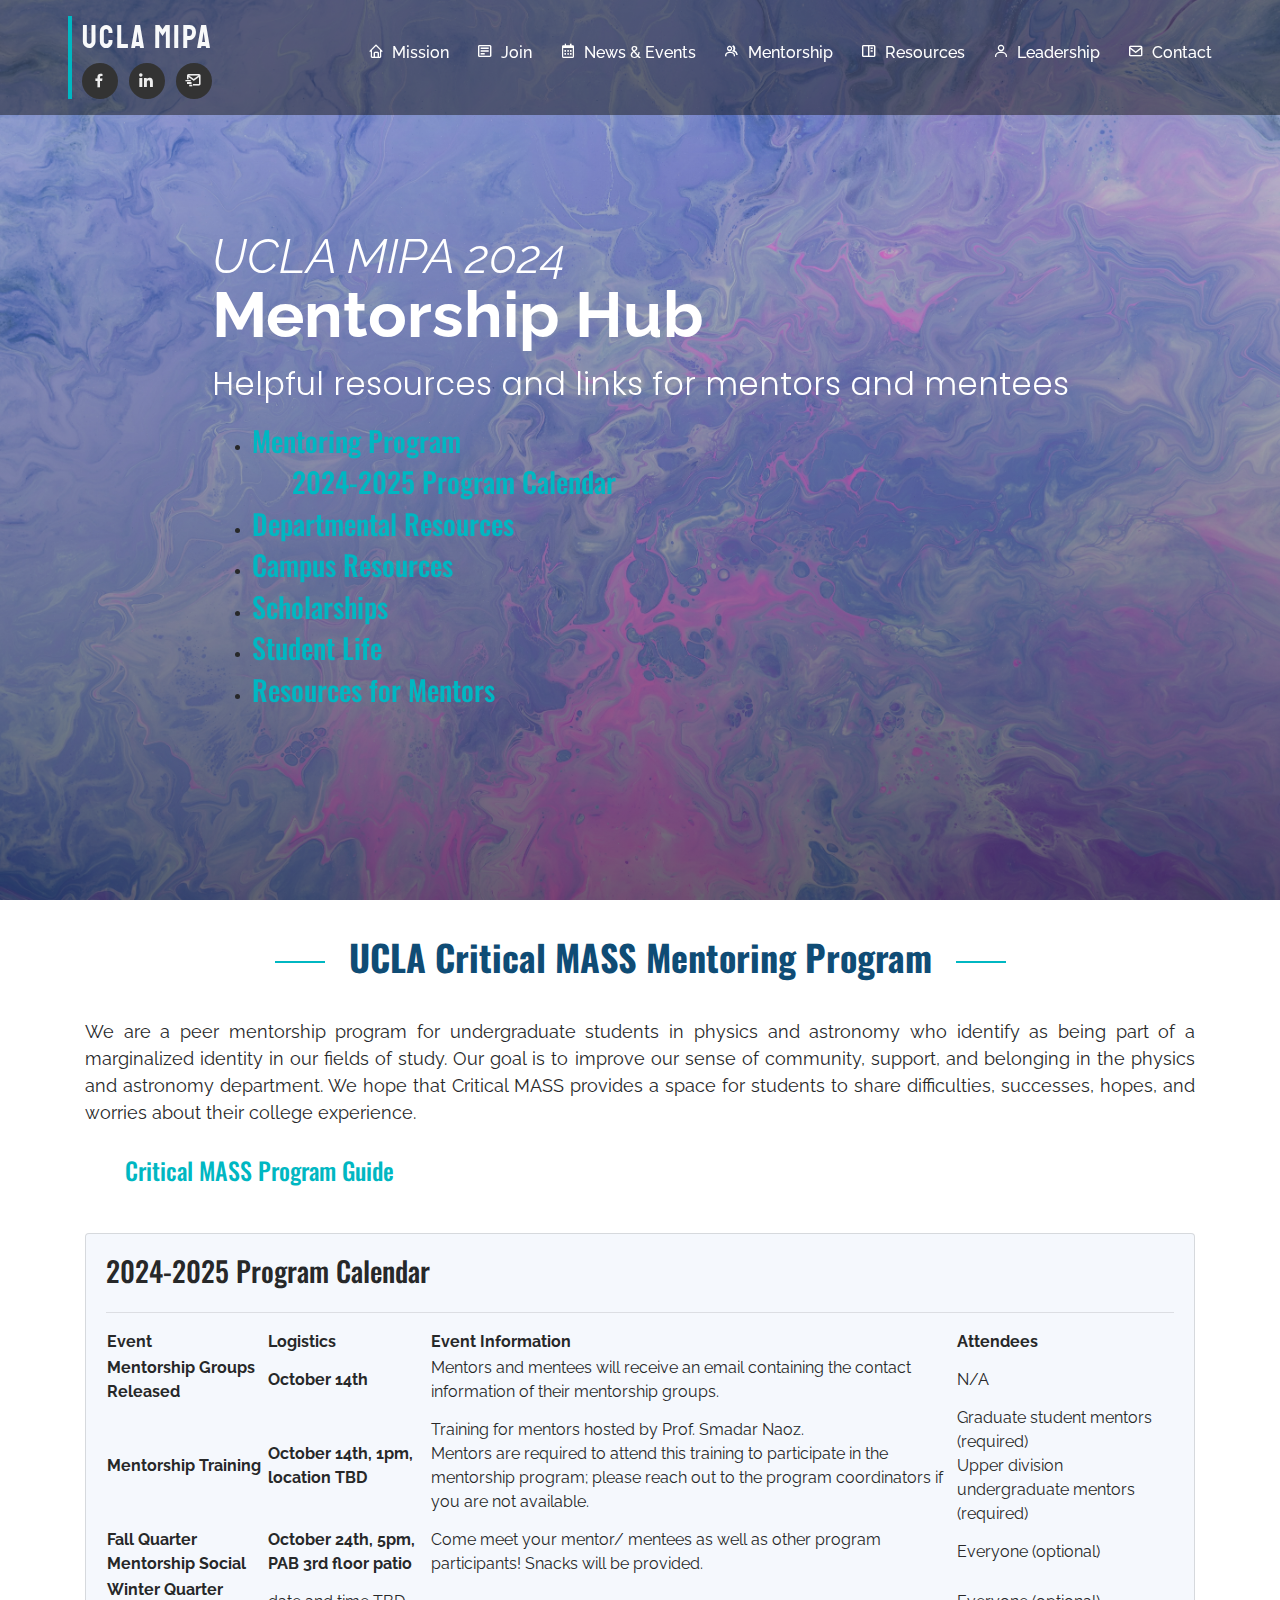
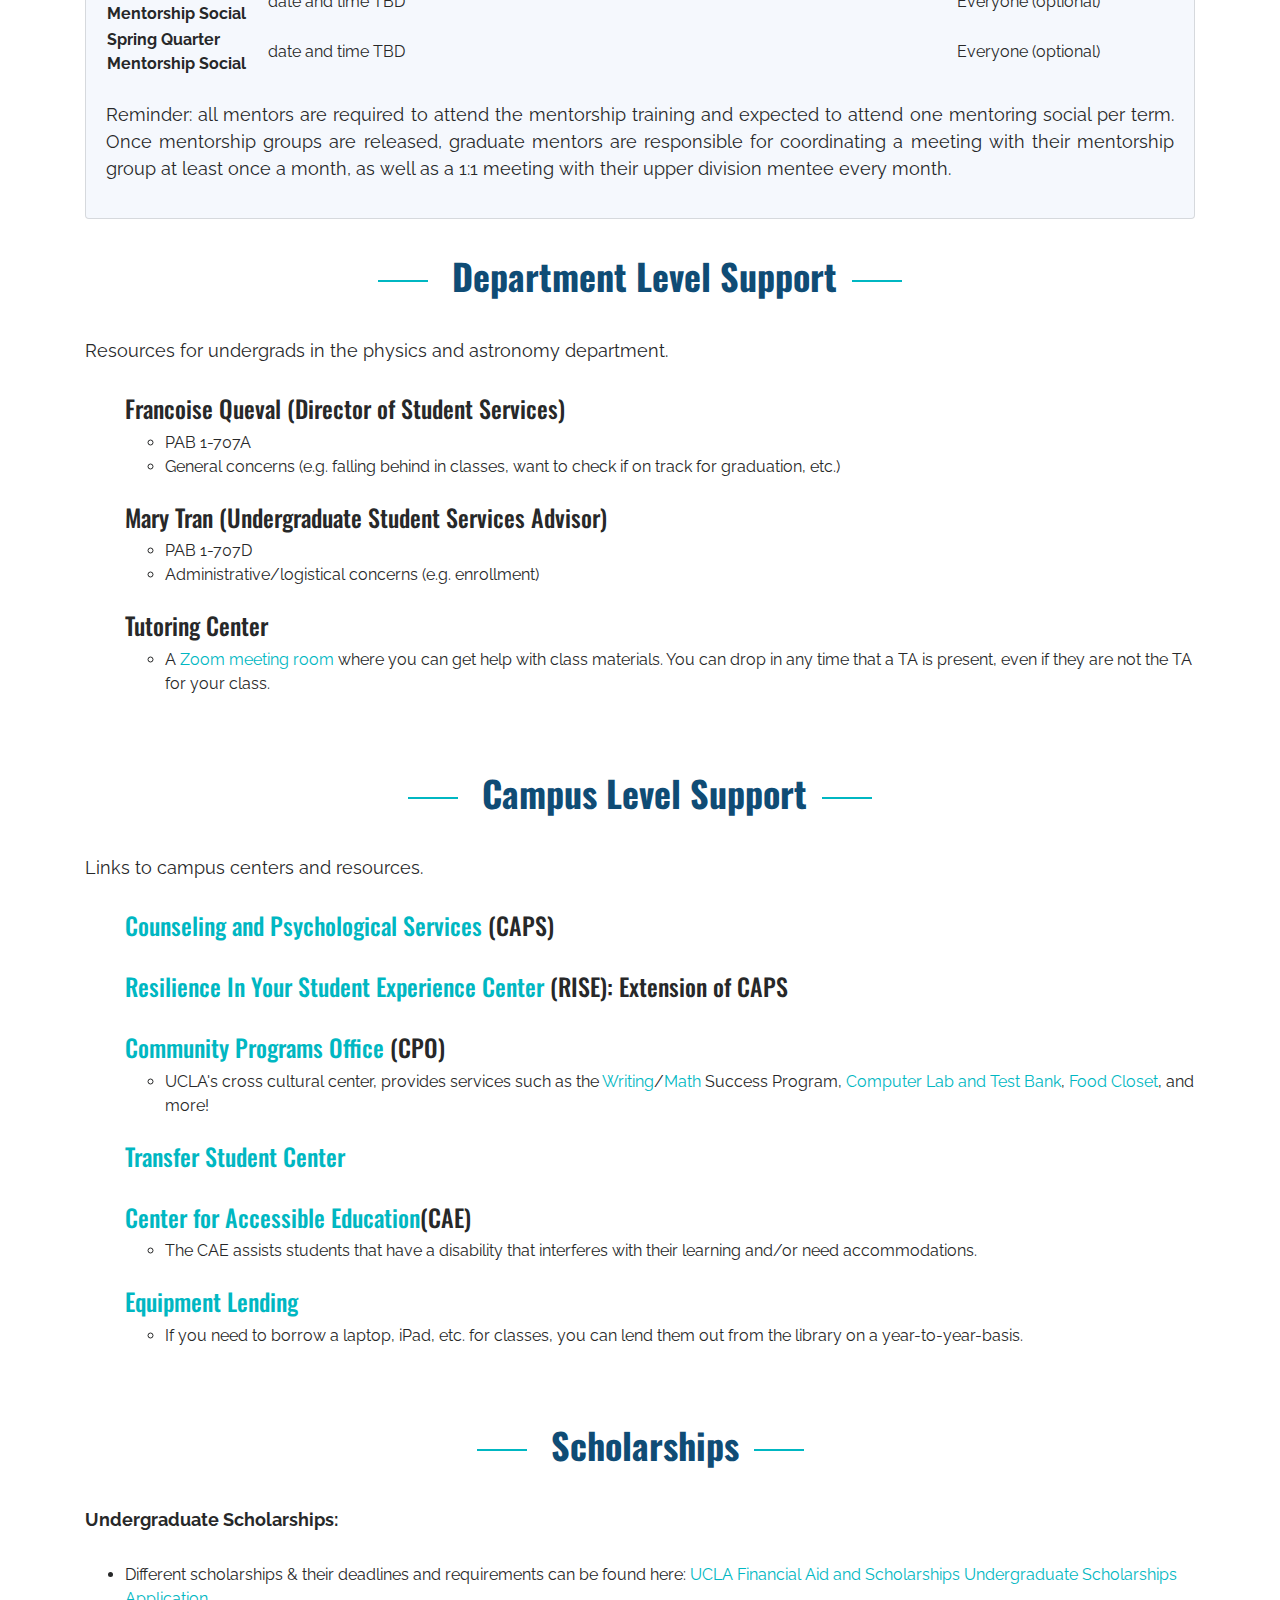
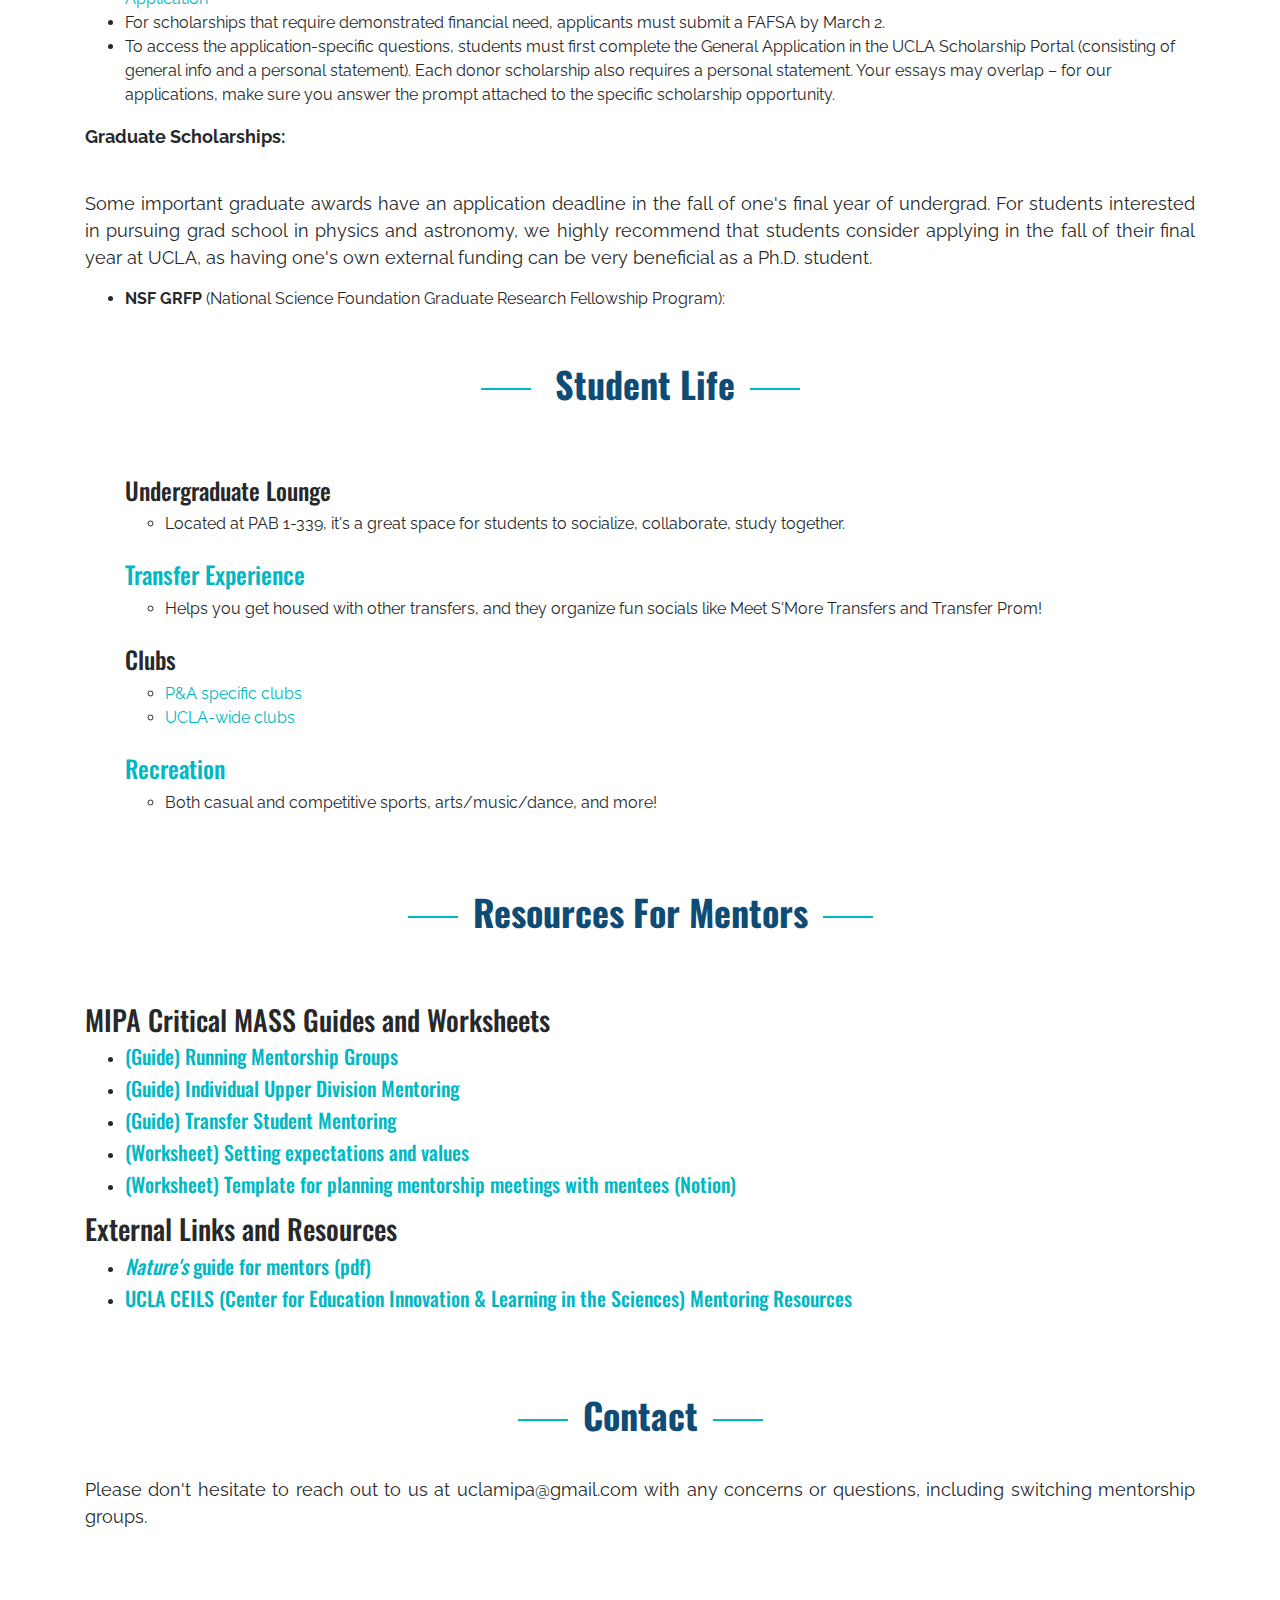
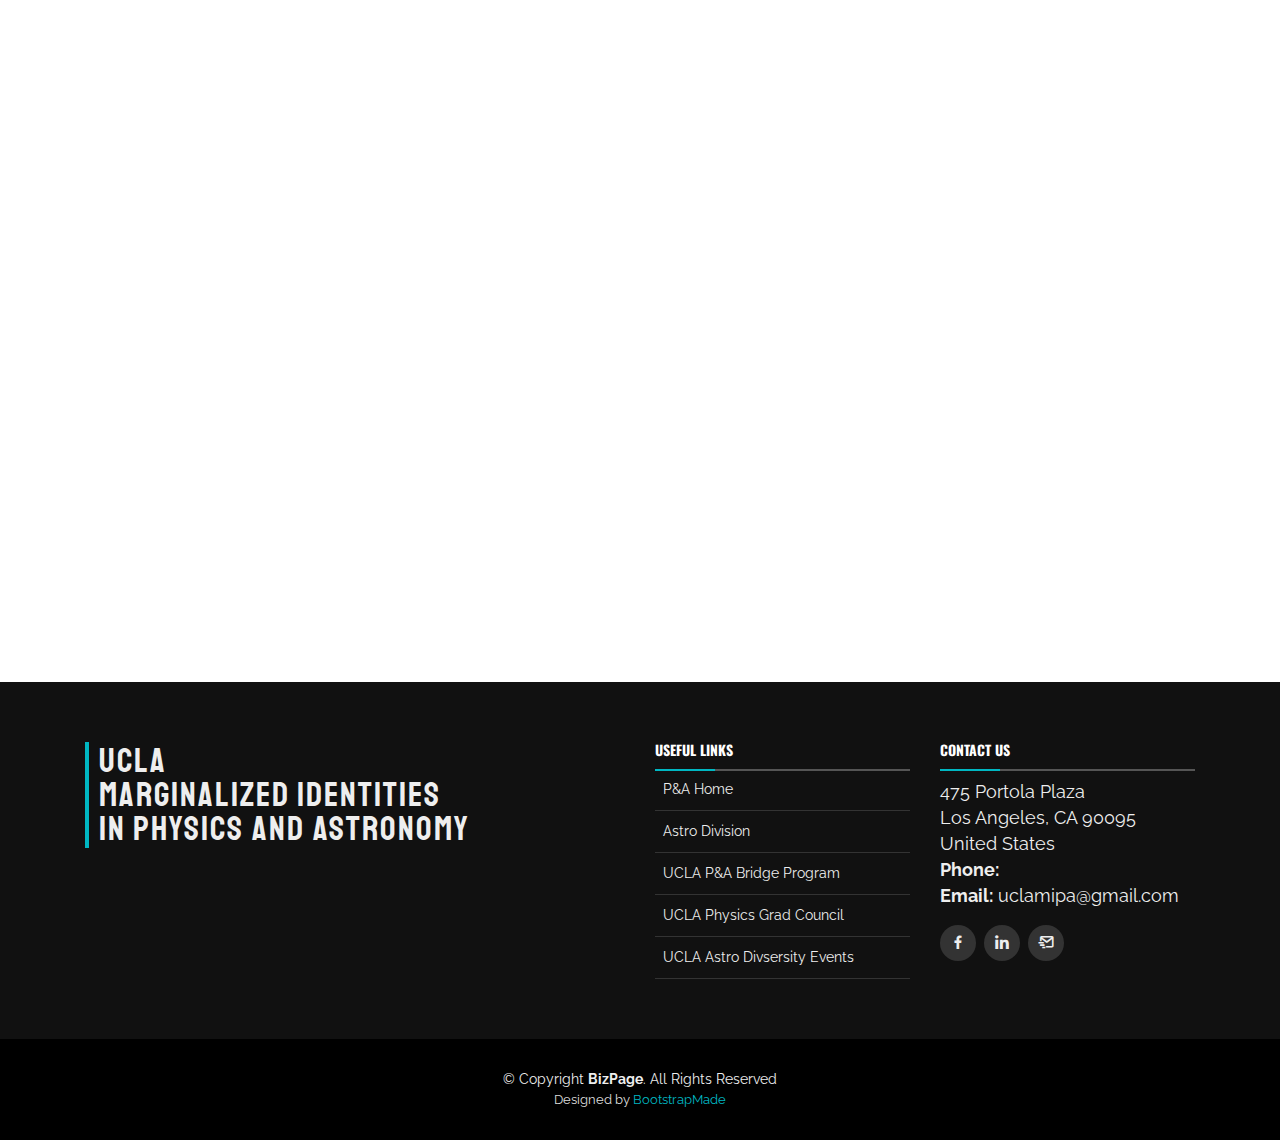
==== resources.html @ 6c324a18 "Add files via upload" ====
<!DOCTYPE html>
<html lang="en">

<head>
    <meta charset="utf-8">
    <meta content="width=device-width, initial-scale=1.0" name="viewport">

    <title>UCLA Marginalized Identities in Physics &amp; Astronomy</title>
    <meta content="Dedicated to building a more inclusive, accessible, and equitable environment for our graduate students who identify with one or more marginalized groups" name="description">
    <meta content="" name="keywords">

    <!-- Favicons -->
    <link href="assets/img/ucla.jpg" rel="icon">
    <link href="assets/img/ucla.jpg" rel="apple-touch-icon">

    <!-- Google Fonts -->
    <link href="https://fonts.googleapis.com/css?family=Lora:300,300i,400,400i,500,500i,600,600i,700,700i|Staatliches:300,300i,400,400i,500,500i,600,600i,700,700i|Oswald:300,300i,400,400i,500,500i,600,600i,700,700i|IBM+Plex+Sans:300,300i,400,400i,600,600i,700,700i|Raleway:300,300i,400,400i,500,500i,600,600i,700,700i|Poppins:300,300i,400,400i,500,500i,600,600i,700,700i"
        rel="stylesheet">

    <!-- Vendor CSS Files -->
    <link href="assets/vendor/bootstrap/css/bootstrap.min.css" rel="stylesheet">
    <link href="assets/vendor/icofont/icofont.min.css" rel="stylesheet">
    <link href="assets/vendor/boxicons/css/boxicons.min.css" rel="stylesheet">
    <link href="assets/vendor/venobox/venobox.css" rel="stylesheet">
    <link href="assets/vendor/owl.carousel/assets/owl.carousel.min.css" rel="stylesheet">
    <link href="assets/vendor/aos/aos.css" rel="stylesheet">
    <link href="//cdn-images.mailchimp.com/embedcode/classic-10_7.css" rel="stylesheet" type="text/css">

    <!-- Template Main CSS File -->
    <link href="assets/css/style.css" rel="stylesheet">

    <!-- =======================================================
  * Template Name: iProfile - v1.4.0
  * Template URL: https://bootstrapmade.com/iprofile-bootstrap-profile-websites-template/
  * Author: BootstrapMade.com
  * License: https://bootstrapmade.com/license/
  ======================================================== -->
</head>

<body>

    <!-- ======= Mobile nav toggle button ======= -->
    <!-- <button type="button" class="mobile-nav-toggle d-xl-none"><i class="icofont-navigation-menu"></i></button> -->

    <!-- ======= Header ======= -->
    <header id="header" class="fixed-top header-transparent">
        <div class="container-fluid">

            <div class="row justify-content-center">
                <div class="col-xl-11 d-flex align-items-center">
                    <h1 class="logo mr-auto">
                        <a class="text-light d-sm-inline d-md-block d-lg-block" href="index.html">UCLA MIPA</a>
                        <!-- Uncomment below if you prefer to use an image logo -->
                        <!-- <a href="index.html" class="logo mr-auto"><img src="assets/img/logo.png" alt="" class="img-fluid"></a>-->
                        <!-- <br> -->
                        <div class="d-md-block d-lg-block">
                            <!-- <img src="assets/img/profile-img.jpg" alt="" class="img-fluid rounded-circle"> -->
                            <div class="social-links mt-2 text-center">
                                <a href="https://www.facebook.com/groups/899432836783282/
                              " class="facebook" target="_blank"><i class="bx bxl-facebook"></i></a>
                                <a href="#" class="linkedin" target="_blank"><i class="bx bxl-linkedin"></i></a>
                                <a href="mailto:uclamipa@gmail.com" target="_blank" class="email"><i class="bx bx-mail-send"></i></a>
                                <!-- <a href="#" class="slack" target="_blank"><i class="bx bxl-slack"></i></a> -->
                                <!-- <a href="#" class="twitter"><i class="bx bxl-twitter"></i></a>
                                <a href="#" class="instagram"><i class="bx bxl-instagram"></i></a> -->
                            </div>
                        </div>
                    </h1>

                    <nav class="nav-menu d-none d-lg-inline">
                        <ul>
                            <li><a href="#mission"><i class="bx bx-home"></i> Mission</a></li>
                            <li><a href="#join"><i class="bx bx-detail"></i> Join</a></li>
                            <li><a href="#events"><i class="bx bx-calendar"></i> News &amp; Events</a></li>
                            <li><a href="#mentorship"><i class="bx bx-group"></i> Mentorship</a></li>
                            <li><a href="#resources"><i class="bx bx-book-content"></i> Resources</a></li>
                            <li><a href="#about"><i class="bx bx-user"></i> Leadership</a></li>
                            <li><a href="#contact"><i class="bx bx-envelope"></i> Contact</a></li>

                            <!-- <li class="drop-down"><a href="">Drop Down</a>
                                <ul>
                                    <li><a href="#">Drop Down 1</a></li>
                                    <li><a href="#">Drop Down 3</a></li>
                                    <li><a href="#">Drop Down 4</a></li>
                                    <li><a href="#">Drop Down 5</a></li>
                                </ul>
                            </li> -->
                        </ul>
                    </nav>
                    <!-- .nav-menu -->
                </div>
            </div>

        </div>
    </header>
    <!-- End Header -->

    <!-- ======= Hero Section ======= -->
    <section id="hero" class="d-flex flex-column justify-content-center align-items-center">
        <div class="hero-container" data-aos="fade" data-aos-easing="ease-in-sine" style="justify-content: left;">
            <h2 class="mt-3 mb-n2"><em>UCLA MIPA 2024</em></h2>
            <h1>Mentorship Hub</h1>
            <p>
                Helpful resources and links for mentors and mentees
            </p>
             <!-- <li class="drop-down"><a href="">Drop Down</a> -->
                <ul>
                    <li><h3><a href="#mentoring">Mentoring Program</a></h3></li>
                    <ul>
                        <h3><a href = "#calendar" > 2024-2025 Program Calendar </a></h3>
                    </ul>
                    <li><h3><a href="#department">Departmental Resources</a></h3></li>
                    <li><h3><a href="#campus">Campus Resources</a></h3></li>
                    <li><h3><a href="#scholarships">Scholarships </a></h3></li>
                    <li><h3><a href="#studentlife">Student Life </a></h3></li>
                    <li><h3><a href="#mentors">Resources for Mentors </a></h3></li>
                </ul>
        </div>
    </section>
    <!-- End Hero -->

    <!-- ======= Mentoring Program overview and resources ======= -->
    <section id = "mentoring"class="mentoring">
        <div class ="container" >
            <div class = "section-title">
                <h2> UCLA Critical MASS mentoring program </h2>
                <p> We are a peer mentorship program for undergraduate students in physics and astronomy who identify as being part of a marginalized identity in our fields of study. Our goal is to improve our sense of community, support, and belonging in the physics and astronomy department. We hope that Critical MASS provides a space for students to share difficulties, successes, hopes, and worries about their college experience.
                </p>
            </div>
            <div class = "mentoring">
                <ul>
                    <h4><a href = "criticalmass-guide.html">Critical MASS Program Guide</a></h4>
                    <br>
                <ul>
            </div>
            <div id = "calendar" class="card card-body section-bg">
                <h3>2024-2025 Program Calendar</h3>
                <hr>
                <table class="unstyledTable">
                <thead>
                <tr>
                <th>Event</th>
                <th>Logistics</th>
                <th>Event Information</th>
                <th>Attendees</th>
                </tr>
                </thead>
                <tbody>
                <tr>
                <td><b>Mentorship Groups Released</b></td><td> <b>October 14th</b></td><td> Mentors and mentees will receive an email containing the contact information of their mentorship groups. </td> <td> N/A</td></tr>
                <tr>
                <tr>
                <td><b>Mentorship Training</b></td><td> <b>October 14th, 1pm, location TBD</b></td><td> Training for mentors hosted by Prof. Smadar Naoz. <br>Mentors are required to attend this training to participate in the mentorship program; please reach out to the program coordinators if you are not available. </td> <td> Graduate student mentors (required)<br> Upper division undergraduate mentors (required) </td></tr>
                <tr>
                <td> <b> Fall Quarter Mentorship Social </b></td><td><b>October 24th, 5pm, PAB 3rd floor patio</b></td><td>Come meet your mentor/ mentees as well as other program participants! Snacks will be provided. </td><td>Everyone (optional)</td></tr>
                <tr>
                <td><b> Winter Quarter Mentorship Social</b></td><td>date and time TBD</td><td> </td><td>Everyone (optional)</td></tr>
                <tr>
                <td><b> Spring Quarter Mentorship Social</b></td><td>date and time TBD</td><td></td><td>Everyone (optional) </td></tr>
                </tbody>
                </tr>
                </table>
                <br>
                <p> Reminder: all mentors are required to attend the mentorship training and expected to attend one mentoring social per term. Once mentorship groups are released, graduate mentors are responsible for coordinating a meeting with their mentorship group at least once a month, as well as a 1:1 meeting with their upper division mentee every month. </p>
            </div>

        </div>
    </section>


    <!-- ======= Departmental Resources ======= -->
    <section id = "department"class="mentorship">
        <div class ="container" >
            <div class = "section-title">
                <h2> Department Level Support</h2>
                <p> Resources for undergrads in the physics and astronomy department.
                </p>
            </div>
            <div class="program-details">
                <ul>
                    <h4>Francoise Queval (Director of Student Services)</h4>
                    <ul>
                    <li>PAB 1-707A  </li>
                    <li>General concerns (e.g. falling behind in classes, want to check if on track for graduation, etc.)  </li></ul>

                    <br>
                    <h4>Mary Tran (Undergraduate Student Services Advisor)</h4>
                    <ul><li>PAB 1-707D  </li>
                    <li>Administrative/logistical concerns (e.g. enrollment)   </li></ul>

                    <br>
                    <h4>Tutoring Center</h4>
                    <ul><li>A <a href="https://ucla.zoom.us/j/98996403554">Zoom meeting room</a> where you can get help with class materials. You can drop in any time that a TA is present, even if they are not the TA for your class.  </li></ul>

                    <br>
                    
                </ul>
            </div>
        </div>
    </section>

    <!-- ======= Campus Resources ======= -->
    <section id = "campus"class="mission">
        <div class ="container" >
            <div class = "section-title">
                <h2> Campus Level Support</h2>
                <p> Links to campus centers and resources.
                </p>
            </div>
            <div class="campus-resources">
                <ul>
                    <h4><a href="https://counseling.ucla.edu/">Counseling and Psychological Services</a> (CAPS) </h4>
                    <br>
                    <h4><a href="https://risecenter.ucla.edu/">Resilience In Your Student Experience Center</a> (RISE): Extension of CAPS  </h4>
                    <br>
                    <h4><a href="https://cpo.ucla.edu/">Community Programs Office</a> (CPO) </h4>
                    <ul>
                    <li> UCLA&#39;s cross cultural center, provides services such as the <a href="https://cpo.ucla.edu/our-work/writing-success-program/">Writing</a>/<a href="https://cpo.ucla.edu/our-work/math-success-program/">Math</a> Success Program, <a href="https://cpo.ucla.edu/our-work/computer-lab-test-bank/">Computer Lab and Test Bank</a>, <a href="https://cpo.ucla.edu/our-work/basic-needs/">Food Closet</a>, and more!  </li></li></ul>
                    <br>
                    <h4><a href="https://transfers.ucla.edu/">Transfer Student Center</a>  </h4>
                    <br>
                    <h4><a href="https://cae.ucla.edu/">Center for Accessible Education</a>(CAE)</h4>
                    <ul>
                    <li>The CAE assists students that have a disability that interferes with their learning and/or need accommodations.</li></ul>
                    <br>
                    <h4> <a href="https://www.library.ucla.edu/help/services-resources/equipment-lending/">Equipment Lending</a></h4>
                    <ul>
                    <li> If you need to borrow a laptop, iPad, etc. for classes, you can lend them out from the library on a year-to-year-basis.</li></ul>
                    <br>
                </ul>
            </div>
        </div>
    </section>

    <!-- ======= Scholarships ======= -->
    <section id = "scholarships"class="mission">
        <div class ="container" >
            <div class = "section-title">
                <h2> Scholarships</h2>
                <p> <b>Undergraduate Scholarships:</b>
                </p>
            </div>
            <div class = "scholarships">
                <ul>
                    <li>Different scholarships &amp; their deadlines and requirements can be found here: <a href="https://ucla.academicworks.com/">UCLA Financial Aid and Scholarships Undergraduate Scholarships Application</a>  </li>
                    <li>For scholarships that require demonstrated financial need, applicants must submit a FAFSA by March 2.  </li>
                    <li>To access the application-specific questions, students must first complete the General Application in the UCLA Scholarship Portal (consisting of general info and a personal statement). Each donor scholarship also requires a personal statement. Your essays may overlap – for our applications, make sure you answer the prompt attached to the specific scholarship opportunity.</li>
                    </ul>

            </div>
            <div>
                <p> <b>Graduate Scholarships: </b></p>
            <br>
                <p>Some important graduate awards have an application deadline in the fall of one's final year of undergrad. For students interested in pursuing grad school in physics and astronomy, we highly recommend that students consider applying in the fall of their final year at UCLA, as having one's own external funding can be very beneficial as a Ph.D. student. 
                </p>

            </div>
            <div>
                <ul> 
                    <li> <b>NSF GRFP</b> (National Science Foundation Graduate Research Fellowship Program): 
                        <ul>
                        </ul>
                    </li>
                </ul>
            </div>

        </div>
    </section>

    <!-- ======= Student Life ======= -->
    <section id = "studentlife"class="mission">
        <div class ="container" >
            <div class = "section-title">
                <h2> Student Life</h2>
                <p> 
                </p>
            </div>
            <div class = student-life>
                <ul>
                <h4>Undergraduate Lounge</h4>
                <ul>
                <li>Located at PAB 1-339, it&#39;s a great space for students to socialize, collaborate, study together.  </li></ul>
                <br>
                <h4><a href="https://reslife.ucla.edu/living-learning/transfer-experience">Transfer Experience</a></h4>
                <ul>
                <li>Helps you get housed with other transfers, and they organize fun socials like Meet S&#39;More Transfers and Transfer Prom!</li></ul>

                <br>
                <h4>Clubs</h4>
                <ul>
                <li><a href="https://www.pa.ucla.edu/clubs.html">P&amp;A specific clubs</a></li>
                <li> <a href="https://www.ucla.edu/campus-life/clubs-organizations-and-recreation"> UCLA-wide clubs</a>  </li></ul>
                <br>
                <h4><a href="https://recreation.ucla.edu/rec-programs">Recreation</a></h4>
                <ul>
                <li> Both casual and competitive sports, arts/music/dance, and more!</li>
                </ul>
                <br>
                </ul>
            </div>
        </div>
    </section>

    <!-- ======= For Mentors ======= -->
    <section id = "mentors" class = "mission">
        <div class = "container">
            <div class = "section-title">
                <h2>Resources for Mentors</h2>
            </div>
            <div class = "mentoring">
                <h3>MIPA Critical MASS Guides and Worksheets</h3>
                <ul>
                     
                    <li><h5> <a href = "https://docs.google.com/document/d/1yF0lMYxwTbaVTWtxPUyJhkV2V85L9CtiuJYTNtIAJyA/edit?usp=sharing"> (Guide) Running Mentorship Groups</a></h5></li>
                    <li><h5> <a href = "https://docs.google.com/document/d/1T9ZfQ6fM5qT5slNNdRMEa_-bFjXEvdsCwCwLq6mgigU/edit?usp=sharing">(Guide) Individual Upper Division Mentoring</a></h5></li>
                    <li><h5> <a href = "https://docs.google.com/document/d/1mLMFSlSaQcaCP1EUA-qSqCDCfLcLEyr5JbP7Nthlv8k/edit?usp=sharing">(Guide) Transfer Student Mentoring</a></h5></li>
                    <li><h5> <a href = "https://docs.google.com/document/d/1ZBQyD92GSE6O2fgm4aOfezEPKk-WwZxdewc8iw4HcyI/edit?usp=share_link">(Worksheet) Setting expectations and values</a></h5></li>
                    <li><h5> <a href= "https://astroclaire.notion.site/Mentorship-Planning-Template-5272db8f1429453b96ed04a04d72ffe2?pvs=4">(Worksheet) Template for planning mentorship meetings with mentees (Notion)</a></h5></li>
                </ul>
                <h3>External Links and Resources</h3>
                <ul>
                    <li><h5> <a href= "docs/447791a.pdf"><i>Nature's</i> guide for mentors (pdf)</a></h5></li>
                    <li><h5> <a href= "https://ceils.ucla.edu/teaching-toolkit/mentoring-resources/">UCLA CEILS (Center for Education Innovation &amp Learning in the Sciences) Mentoring Resources</a></h5></li>
                    <br>
                    <h4> </h4>
                </ul>
            </div>
            
        </div>
    </section>
    
    <!-- ======= Contact Section ======= -->
    <section id="contact" class="contact">
        <div class="container">

            <div class="section-title">
                <h2>Contact</h2>
                <p>Please don't hesitate to reach out to us at uclamipa@gmail.com with any concerns or questions, including switching mentorship groups.  </p>
            </div>

            <div class="row" data-aos="fade">

                <div class="col-lg-5 d-flex align-items-stretch">
                    <div class="info">
                        <div class="address">
                            <i class="icofont-google-map"></i>
                            <h4>Location:</h4>
                            <p>475 Portola Plaza, Los Angeles, CA 90095</p>
                        </div>

                        <div class="email">
                            <i class="icofont-envelope"></i>
                            <h4>Email:</h4>
                            <p>uclamipa@gmail.com</p>
                        </div>

                        <iframe src="https://www.google.com/maps/embed?pb=!1m18!1m12!1m3!1d3304.949194254037!2d-118.44397674977267!3d34.07081662410438!2m3!1f0!2f0!3f0!3m2!1i1024!2i768!4f13.1!3m3!1m2!1s0x80c2bc886818c4ef%3A0x22d9f00383ef4320!2sUCLA%20Physics%20and%20Astronomy%20Building!5e0!3m2!1sen!2sus!4v1596684493860!5m2!1sen!2sus"
                            frameborder="0" style="border:0; width: 100%; height: 290px;" allowfullscreen></iframe>
                    </div>

                </div>

                <div class="col-lg-7 mt-5 mt-lg-0 d-flex align-items-stretch">
                    <form action="forms/contact.php" method="post" role="form" class="php-email-form">
                        <div class="form-row">
                            <div class="form-group col-md-6">
                                <label for="name">Your Name</label>
                                <input type="text" name="name" class="form-control" id="name" data-rule="minlen:4" data-msg="Please enter at least 4 chars" />
                                <div class="validate"></div>
                            </div>
                            <div class="form-group col-md-6">
                                <label for="name">Your Email</label>
                                <input type="email" class="form-control" name="email" id="email" data-rule="email" data-msg="Please enter a valid email" />
                                <div class="validate"></div>
                            </div>
                        </div>
                        <div class="form-group">
                            <label for="name">Subject</label>
                            <input type="text" class="form-control" name="subject" id="subject" data-rule="minlen:4" data-msg="Please enter at least 8 chars of subject" />
                            <div class="validate"></div>
                        </div>
                        <div class="form-group">
                            <label for="name">Message</label>
                            <textarea class="form-control" name="message" rows="10" data-rule="required" data-msg="Please write something for us"></textarea>
                            <div class="validate"></div>
                        </div>
                        <div class="mb-3">
                            <div class="loading">Loading</div>
                            <div class="error-message"></div>
                            <div class="sent-message">Your message has been sent. Thank you!</div>
                        </div>
                        <div class="text-center"><button type="submit">Send Message</button></div>
                    </form>
                </div>

            </div>

        </div>
    </section>

    <!-- ======= Footer ======= -->
    <footer id="footer">
        <div class="footer-top">
            <div class="container">
                <div class="row">

                    <div class="col-lg-6 col-md-8 footer-info">
                        <h3>UCLA <br> Marginalized Identities <br> in Physics and Astronomy</h3>
                    </div>

                    <div class="col-lg-3 col-md-7 footer-links">
                        <h4>Useful Links</h4>
                        <ul>
                            <li><i class="ion-ios-arrow-right"></i> <a href="https://www.pa.ucla.edu/">P&A Home</a></li>
                            <li><i class="ion-ios-arrow-right"></i> <a href="http://www.astro.ucla.edu/">Astro Division</a></li>
                            <li><i class="ion-ios-arrow-right"></i> <a href="https://www.pa.ucla.edu/phd-physics-bridge-program.html">UCLA P&A Bridge Program</a></li>
                            <li><i class="ion-ios-arrow-right"></i> <a href="https://www.pa.ucla.edu/physics-graduate-council.html">UCLA Physics Grad Council</a></li>
                            <li><i class="ion-ios-arrow-right"></i> <a href="http://www.astro.ucla.edu/content/astronomy-division-diversity-resources">UCLA Astro Divsersity Events</a></li>
                        </ul>
                    </div>

                    <div class="col-lg-3 col-md-7 footer-contact">
                        <h4>Contact Us</h4>
                        <p>
                            475 Portola Plaza <br> Los Angeles, CA 90095<br> United States <br>
                            <strong>Phone:</strong> <br>
                            <strong>Email:</strong> uclamipa@gmail.com<br>
                        </p>

                        <div class="social-links">
                            <!-- <a href="#" target="_blank" class="slack"><i class="bx bxl-slack"></i></a> -->
                            <a href="https://www.facebook.com/groups/899432836783282/" target="_blank" class="facebook"><i class="bx bxl-facebook"></i></a>
                            <!-- <a href="#" class="instagram"><i class="fa fa-instagram"></i></a> -->
                            <!-- <a href="#" class="google-plus"><i class="fa fa-google-plus"></i></a> -->
                            <a href="#" target="_blank" class="linkedin"><i class="bx bxl-linkedin"></i></a>
                            <a href="mailto:uclamipa@gmail.com" target="_blank" class="email"><i class="bx bx-mail-send"></i></a>

                        </div>

                    </div>
                    <!-- 
                    <div class="col-lg-3 col-md-6 footer-newsletter">
                        <h4>Our Newsletter</h4>
                        <p>Tamen quem nulla quae legam multos aute sint culpa legam noster magna veniam enim veniam illum dolore legam minim quorum culpa amet magna export quem marada parida nodela caramase seza.</p>
                        <form action="" method="post">
                            <input type="email" name="email"><input type="submit" value="Subscribe">
                        </form>
                    </div> -->

                </div>
            </div>
        </div>

        <div class="container">
            <div class="copyright">
                &copy; Copyright <strong>BizPage</strong>. All Rights Reserved
            </div>
            <div class="credits">
                <!--
        All the links in the footer should remain intact.
        You can delete the links only if you purchased the pro version.
        Licensing information: https://bootstrapmade.com/license/
        Purchase the pro version with working PHP/AJAX contact form: https://bootstrapmade.com/buy/?theme=BizPage
      -->
                Designed by <a href="https://bootstrapmade.com/">BootstrapMade</a>
            </div>
        </div>
    </footer>
    <!-- End Footer -->

    <a href="#" class="back-to-top"><i class="icofont-simple-up"></i></a>

    <!-- Vendor JS Files -->
    <script src="assets/vendor/jquery/jquery.min.js"></script>
    <script src="assets/vendor/bootstrap/js/bootstrap.bundle.min.js"></script>
    <script src="assets/vendor/jquery.easing/jquery.easing.min.js"></script>
    <script src="assets/vendor/php-email-form/validate.js"></script>
    <script src="assets/vendor/waypoints/jquery.waypoints.min.js"></script>
    <script src="assets/vendor/counterup/counterup.min.js"></script>
    <script src="assets/vendor/isotope-layout/isotope.pkgd.min.js"></script>
    <script src="assets/vendor/venobox/venobox.min.js"></script>
    <script src="assets/vendor/owl.carousel/owl.carousel.min.js"></script>
    <script src="assets/vendor/typed.js/typed.min.js"></script>
    <script src="assets/vendor/aos/aos.js"></script>

    <!-- Loxi Calendar -->
    <script async src="https://mipa.loxi.io/embed/client.js"></script>

    <!-- Template Main JS File -->
    <script src="assets/js/main.js"></script>

</body>

</html>
---- assets/vendor/venobox/venobox.css ----
/* ------ venobox.css --------*/
.vbox-overlay *, .vbox-overlay *:before, .vbox-overlay *:after{
    -webkit-backface-visibility: hidden;
    -webkit-box-sizing:border-box;
    -moz-box-sizing:border-box;
    box-sizing:border-box;
}
.vbox-overlay * { 
    -webkit-backface-visibility: visible;
    backface-visibility: visible;
}
.vbox-overlay{
    display: -webkit-flex;
    display: flex;
    -webkit-flex-direction: column;
    flex-direction: column;
    -webkit-justify-content: center;
    justify-content: center;
    -webkit-align-items: center;
    align-items: center;
    position: fixed;
    left: 0;
    top: 0;
    bottom: 0;
    right: 0;
    z-index: 999999;
}

/* ----- navigation ----- */
.vbox-title{
    width: 100%;
    height: 40px;
    float: left;
    text-align: center;
    line-height: 28px;
    font-size: 12px;
    padding: 6px 50px;
    overflow: hidden;
    position: fixed;
    display: none;
    left: 0;
    z-index: 89;
}
.vbox-close{
    cursor: pointer;
    position: fixed;
    top: -1px;
    right: 0;
    width: 50px;
    height: 40px;
    padding: 6px;
    display: block;
    background-position:10px center;
    overflow: hidden;
    font-size: 24px;
    line-height: 1;
    text-align: center;
    z-index: 99;
}
.vbox-left{
    cursor: pointer;
    position: fixed;
    left: 0;
    height: 40px;
    overflow: hidden;
    line-height: 28px;
    font-size: 12px;
    z-index: 99;
    display: flex;
    align-items:center;
}
.vbox-num{
    display: inline-block;
    margin: 6px 0 6px 15px;
}
/* ----- Social share ----- */
.vbox-share{
    line-height: 28px;
    font-size: 12px;
    overflow: hidden;
    position: fixed;
    left: 0;
    z-index: 98;
    display: flex;
    align-items:center;
    justify-content: center;
    width: 100%;
    text-align: center;
}
.vbox-share svg{
    max-height: 28px;
    width: 28px;
    z-index: 10;
    margin-left: 12px;
    margin-top: 6px;
    margin-bottom: 6px;
    vertical-align: middle;
}


/* ----- navigation ARROWS ----- */
.vbox-next, .vbox-prev{
    position: fixed;
    top: 50%;
    margin-top: -15px;
    overflow: hidden;
    cursor: pointer;
    display: block;
    width: 45px;
    height: 45px;
    z-index: 99;
}
.vbox-next span, .vbox-prev span{
    position: relative;
    width: 20px;
    height: 20px;
    border: 2px solid transparent;
    border-top-color: #B6B6B6;
    border-right-color: #B6B6B6;
    text-indent: -100px;
    position: absolute;
    top: 8px;
    display: block;
}
.vbox-prev{
    left: 15px;
}
.vbox-next{
    right: 15px;
}
.vbox-prev span{
    left: 10px;
    -ms-transform: rotate(-135deg);
    -webkit-transform: rotate(-135deg);
    transform: rotate(-135deg);
}
.vbox-next span{
    -ms-transform: rotate(45deg);
    -webkit-transform: rotate(45deg);
    transform: rotate(45deg);
    right: 10px;
}
/* ------- inline window ------ */
.vbox-inline{
    width: 420px;
    height: 315px;
    height: 70vh;
    padding: 10px;
    background: #fff;
    margin: 0 auto;
    overflow: auto;
    text-align: left;
}
/* ------- Video & iFrames window ------ */
.venoframe{
    max-width: 100%;
    width: 100%;
    border: none;
    width: 100%;
    height: 260px;
    height: 70vh;
}
.venoframe.vbvid{
    height: 260px;
}
@media (min-width: 768px) {
    .venoframe, .vbox-inline{
        width: 90%;
        height: 360px;
        height: 70vh;
    }
    .venoframe.vbvid{
        width: 640px;
        height: 360px;
    }
}
@media (min-width: 992px) {
    .venoframe, .vbox-inline{
        max-width: 1200px;
        width: 80%;
        height: 540px;
        height: 70vh;
    }
    .venoframe.vbvid{
        width: 960px;
        height: 540px;
    }
}
/* 
Please do NOT edit this part! 
or at least read this note: http://i.imgur.com/7C0ws9e.gif
*/
.vbox-open{
    overflow: hidden;
}
.vbox-container{
    position: absolute;
    left: 0;
    right: 0;
    top: 0;
    bottom: 0;
    overflow-x: hidden;
    overflow-y: scroll;
    overflow-scrolling: touch;
    -webkit-overflow-scrolling: touch;
    z-index: 20;
    max-height: 100%;

}

.vbox-content{
    text-align: center;
    float: left;
    width: 100%;
    position: relative;
    overflow: hidden;
    padding: 20px 4%;
}
.vbox-container img{
    max-width: 100%;
    height: auto;
}
.vbox-figlio{
    box-shadow: 0 0 12px rgba(0,0,0,0.19), 0 6px 6px rgba(0,0,0,0.23);
    max-width: 100%;
    text-align: initial;
}
img.vbox-figlio{
    -webkit-user-select: none;
-khtml-user-select: none;
-moz-user-select: none;
-o-user-select: none;
user-select: none;
}
.vbox-content.swipe-left{
    margin-left: -200px !important;
}
.vbox-content.swipe-right{
    margin-left: 200px !important;
}
.vbox-animated{
    webkit-transition: margin 300ms ease-out;
    transition: margin 300ms ease-out;
}

/* ---------- preloader ----------
 * SPINKIT 
 * http://tobiasahlin.com/spinkit/
-------------------------------- */
.sk-double-bounce,.sk-rotating-plane{width:40px;height:40px;margin:40px auto}.sk-rotating-plane{background-color:#333;-webkit-animation:sk-rotatePlane 1.2s infinite ease-in-out;animation:sk-rotatePlane 1.2s infinite ease-in-out}@-webkit-keyframes sk-rotatePlane{0%{-webkit-transform:perspective(120px) rotateX(0) rotateY(0);transform:perspective(120px) rotateX(0) rotateY(0)}50%{-webkit-transform:perspective(120px) rotateX(-180.1deg) rotateY(0);transform:perspective(120px) rotateX(-180.1deg) rotateY(0)}100%{-webkit-transform:perspective(120px) rotateX(-180deg) rotateY(-179.9deg);transform:perspective(120px) rotateX(-180deg) rotateY(-179.9deg)}}@keyframes sk-rotatePlane{0%{-webkit-transform:perspective(120px) rotateX(0) rotateY(0);transform:perspective(120px) rotateX(0) rotateY(0)}50%{-webkit-transform:perspective(120px) rotateX(-180.1deg) rotateY(0);transform:perspective(120px) rotateX(-180.1deg) rotateY(0)}100%{-webkit-transform:perspective(120px) rotateX(-180deg) rotateY(-179.9deg);transform:perspective(120px) rotateX(-180deg) rotateY(-179.9deg)}}.sk-double-bounce{position:relative}.sk-double-bounce .sk-child{width:100%;height:100%;border-radius:50%;background-color:#333;opacity:.6;position:absolute;top:0;left:0;-webkit-animation:sk-doubleBounce 2s infinite ease-in-out;animation:sk-doubleBounce 2s infinite ease-in-out}.sk-chasing-dots .sk-child,.sk-spinner-pulse,.sk-three-bounce .sk-child{background-color:#333;border-radius:100%}.sk-double-bounce .sk-double-bounce2{-webkit-animation-delay:-1s;animation-delay:-1s}@-webkit-keyframes sk-doubleBounce{0%,100%{-webkit-transform:scale(0);transform:scale(0)}50%{-webkit-transform:scale(1);transform:scale(1)}}@keyframes sk-doubleBounce{0%,100%{-webkit-transform:scale(0);transform:scale(0)}50%{-webkit-transform:scale(1);transform:scale(1)}}.sk-wave{margin:40px auto;width:50px;height:40px;text-align:center;font-size:10px}.sk-wave .sk-rect{background-color:#333;height:100%;width:6px;display:inline-block;-webkit-animation:sk-waveStretchDelay 1.2s infinite ease-in-out;animation:sk-waveStretchDelay 1.2s infinite ease-in-out}.sk-wave .sk-rect1{-webkit-animation-delay:-1.2s;animation-delay:-1.2s}.sk-wave .sk-rect2{-webkit-animation-delay:-1.1s;animation-delay:-1.1s}.sk-wave .sk-rect3{-webkit-animation-delay:-1s;animation-delay:-1s}.sk-wave .sk-rect4{-webkit-animation-delay:-.9s;animation-delay:-.9s}.sk-wave .sk-rect5{-webkit-animation-delay:-.8s;animation-delay:-.8s}@-webkit-keyframes sk-waveStretchDelay{0%,100%,40%{-webkit-transform:scaleY(.4);transform:scaleY(.4)}20%{-webkit-transform:scaleY(1);transform:scaleY(1)}}@keyframes sk-waveStretchDelay{0%,100%,40%{-webkit-transform:scaleY(.4);transform:scaleY(.4)}20%{-webkit-transform:scaleY(1);transform:scaleY(1)}}.sk-wandering-cubes{margin:40px auto;width:40px;height:40px;position:relative}.sk-wandering-cubes .sk-cube{background-color:#333;width:10px;height:10px;position:absolute;top:0;left:0;-webkit-animation:sk-wanderingCube 1.8s ease-in-out -1.8s infinite both;animation:sk-wanderingCube 1.8s ease-in-out -1.8s infinite both}.sk-chasing-dots,.sk-spinner-pulse{width:40px;height:40px;margin:40px auto}.sk-wandering-cubes .sk-cube2{-webkit-animation-delay:-.9s;animation-delay:-.9s}@-webkit-keyframes sk-wanderingCube{0%{-webkit-transform:rotate(0);transform:rotate(0)}25%{-webkit-transform:translateX(30px) rotate(-90deg) scale(.5);transform:translateX(30px) rotate(-90deg) scale(.5)}50%{-webkit-transform:translateX(30px) translateY(30px) rotate(-179deg);transform:translateX(30px) translateY(30px) rotate(-179deg)}50.1%{-webkit-transform:translateX(30px) translateY(30px) rotate(-180deg);transform:translateX(30px) translateY(30px) rotate(-180deg)}75%{-webkit-transform:translateX(0) translateY(30px) rotate(-270deg) scale(.5);transform:translateX(0) translateY(30px) rotate(-270deg) scale(.5)}100%{-webkit-transform:rotate(-360deg);transform:rotate(-360deg)}}@keyframes sk-wanderingCube{0%{-webkit-transform:rotate(0);transform:rotate(0)}25%{-webkit-transform:translateX(30px) rotate(-90deg) scale(.5);transform:translateX(30px) rotate(-90deg) scale(.5)}50%{-webkit-transform:translateX(30px) translateY(30px) rotate(-179deg);transform:translateX(30px) translateY(30px) rotate(-179deg)}50.1%{-webkit-transform:translateX(30px) translateY(30px) rotate(-180deg);transform:translateX(30px) translateY(30px) rotate(-180deg)}75%{-webkit-transform:translateX(0) translateY(30px) rotate(-270deg) scale(.5);transform:translateX(0) translateY(30px) rotate(-270deg) scale(.5)}100%{-webkit-transform:rotate(-360deg);transform:rotate(-360deg)}}.sk-spinner-pulse{-webkit-animation:sk-pulseScaleOut 1s infinite ease-in-out;animation:sk-pulseScaleOut 1s infinite ease-in-out}@-webkit-keyframes sk-pulseScaleOut{0%{-webkit-transform:scale(0);transform:scale(0)}100%{-webkit-transform:scale(1);transform:scale(1);opacity:0}}@keyframes sk-pulseScaleOut{0%{-webkit-transform:scale(0);transform:scale(0)}100%{-webkit-transform:scale(1);transform:scale(1);opacity:0}}.sk-chasing-dots{position:relative;text-align:center;-webkit-animation:sk-chasingDotsRotate 2s infinite linear;animation:sk-chasingDotsRotate 2s infinite linear}.sk-chasing-dots .sk-child{width:60%;height:60%;display:inline-block;position:absolute;top:0;-webkit-animation:sk-chasingDotsBounce 2s infinite ease-in-out;animation:sk-chasingDotsBounce 2s infinite ease-in-out}.sk-chasing-dots .sk-dot2{top:auto;bottom:0;-webkit-animation-delay:-1s;animation-delay:-1s}@-webkit-keyframes sk-chasingDotsRotate{100%{-webkit-transform:rotate(360deg);transform:rotate(360deg)}}@keyframes sk-chasingDotsRotate{100%{-webkit-transform:rotate(360deg);transform:rotate(360deg)}}@-webkit-keyframes sk-chasingDotsBounce{0%,100%{-webkit-transform:scale(0);transform:scale(0)}50%{-webkit-transform:scale(1);transform:scale(1)}}@keyframes sk-chasingDotsBounce{0%,100%{-webkit-transform:scale(0);transform:scale(0)}50%{-webkit-transform:scale(1);transform:scale(1)}}.sk-three-bounce{margin:40px auto;width:80px;text-align:center}.sk-three-bounce .sk-child{width:20px;height:20px;display:inline-block;-webkit-animation:sk-three-bounce 1.4s ease-in-out 0s infinite both;animation:sk-three-bounce 1.4s ease-in-out 0s infinite both}.sk-circle .sk-child:before,.sk-fading-circle .sk-circle:before{display:block;border-radius:100%;content:'';background-color:#333}.sk-three-bounce .sk-bounce1{-webkit-animation-delay:-.32s;animation-delay:-.32s}.sk-three-bounce .sk-bounce2{-webkit-animation-delay:-.16s;animation-delay:-.16s}@-webkit-keyframes sk-three-bounce{0%,100%,80%{-webkit-transform:scale(0);transform:scale(0)}40%{-webkit-transform:scale(1);transform:scale(1)}}@keyframes sk-three-bounce{0%,100%,80%{-webkit-transform:scale(0);transform:scale(0)}40%{-webkit-transform:scale(1);transform:scale(1)}}.sk-circle{margin:40px auto;width:40px;height:40px;position:relative}.sk-circle .sk-child{width:100%;height:100%;position:absolute;left:0;top:0}.sk-circle .sk-child:before{margin:0 auto;width:15%;height:15%;-webkit-animation:sk-circleBounceDelay 1.2s infinite ease-in-out both;animation:sk-circleBounceDelay 1.2s infinite ease-in-out both}.sk-circle .sk-circle2{-webkit-transform:rotate(30deg);-ms-transform:rotate(30deg);transform:rotate(30deg)}.sk-circle .sk-circle3{-webkit-transform:rotate(60deg);-ms-transform:rotate(60deg);transform:rotate(60deg)}.sk-circle .sk-circle4{-webkit-transform:rotate(90deg);-ms-transform:rotate(90deg);transform:rotate(90deg)}.sk-circle .sk-circle5{-webkit-transform:rotate(120deg);-ms-transform:rotate(120deg);transform:rotate(120deg)}.sk-circle .sk-circle6{-webkit-transform:rotate(150deg);-ms-transform:rotate(150deg);transform:rotate(150deg)}.sk-circle .sk-circle7{-webkit-transform:rotate(180deg);-ms-transform:rotate(180deg);transform:rotate(180deg)}.sk-circle .sk-circle8{-webkit-transform:rotate(210deg);-ms-transform:rotate(210deg);transform:rotate(210deg)}.sk-circle .sk-circle9{-webkit-transform:rotate(240deg);-ms-transform:rotate(240deg);transform:rotate(240deg)}.sk-circle .sk-circle10{-webkit-transform:rotate(270deg);-ms-transform:rotate(270deg);transform:rotate(270deg)}.sk-circle .sk-circle11{-webkit-transform:rotate(300deg);-ms-transform:rotate(300deg);transform:rotate(300deg)}.sk-circle .sk-circle12{-webkit-transform:rotate(330deg);-ms-transform:rotate(330deg);transform:rotate(330deg)}.sk-circle .sk-circle2:before{-webkit-animation-delay:-1.1s;animation-delay:-1.1s}.sk-circle .sk-circle3:before{-webkit-animation-delay:-1s;animation-delay:-1s}.sk-circle .sk-circle4:before{-webkit-animation-delay:-.9s;animation-delay:-.9s}.sk-circle .sk-circle5:before{-webkit-animation-delay:-.8s;animation-delay:-.8s}.sk-circle .sk-circle6:before{-webkit-animation-delay:-.7s;animation-delay:-.7s}.sk-circle .sk-circle7:before{-webkit-animation-delay:-.6s;animation-delay:-.6s}.sk-circle .sk-circle8:before{-webkit-animation-delay:-.5s;animation-delay:-.5s}.sk-circle .sk-circle9:before{-webkit-animation-delay:-.4s;animation-delay:-.4s}.sk-circle .sk-circle10:before{-webkit-animation-delay:-.3s;animation-delay:-.3s}.sk-circle .sk-circle11:before{-webkit-animation-delay:-.2s;animation-delay:-.2s}.sk-circle .sk-circle12:before{-webkit-animation-delay:-.1s;animation-delay:-.1s}@-webkit-keyframes sk-circleBounceDelay{0%,100%,80%{-webkit-transform:scale(0);transform:scale(0)}40%{-webkit-transform:scale(1);transform:scale(1)}}@keyframes sk-circleBounceDelay{0%,100%,80%{-webkit-transform:scale(0);transform:scale(0)}40%{-webkit-transform:scale(1);transform:scale(1)}}.sk-cube-grid{width:40px;height:40px;margin:40px auto}.sk-cube-grid .sk-cube{width:33.33%;height:33.33%;background-color:#333;float:left;-webkit-animation:sk-cubeGridScaleDelay 1.3s infinite ease-in-out;animation:sk-cubeGridScaleDelay 1.3s infinite ease-in-out}.sk-cube-grid .sk-cube1{-webkit-animation-delay:.2s;animation-delay:.2s}.sk-cube-grid .sk-cube2{-webkit-animation-delay:.3s;animation-delay:.3s}.sk-cube-grid .sk-cube3{-webkit-animation-delay:.4s;animation-delay:.4s}.sk-cube-grid .sk-cube4{-webkit-animation-delay:.1s;animation-delay:.1s}.sk-cube-grid .sk-cube5{-webkit-animation-delay:.2s;animation-delay:.2s}.sk-cube-grid .sk-cube6{-webkit-animation-delay:.3s;animation-delay:.3s}.sk-cube-grid .sk-cube7{-webkit-animation-delay:0ms;animation-delay:0ms}.sk-cube-grid .sk-cube8{-webkit-animation-delay:.1s;animation-delay:.1s}.sk-cube-grid .sk-cube9{-webkit-animation-delay:.2s;animation-delay:.2s}@-webkit-keyframes sk-cubeGridScaleDelay{0%,100%,70%{-webkit-transform:scale3D(1,1,1);transform:scale3D(1,1,1)}35%{-webkit-transform:scale3D(0,0,1);transform:scale3D(0,0,1)}}@keyframes sk-cubeGridScaleDelay{0%,100%,70%{-webkit-transform:scale3D(1,1,1);transform:scale3D(1,1,1)}35%{-webkit-transform:scale3D(0,0,1);transform:scale3D(0,0,1)}}.sk-fading-circle{margin:40px auto;width:40px;height:40px;position:relative}.sk-fading-circle .sk-circle{width:100%;height:100%;position:absolute;left:0;top:0}.sk-fading-circle .sk-circle:before{margin:0 auto;width:15%;height:15%;-webkit-animation:sk-circleFadeDelay 1.2s infinite ease-in-out both;animation:sk-circleFadeDelay 1.2s infinite ease-in-out both}.sk-fading-circle .sk-circle2{-webkit-transform:rotate(30deg);-ms-transform:rotate(30deg);transform:rotate(30deg)}.sk-fading-circle .sk-circle3{-webkit-transform:rotate(60deg);-ms-transform:rotate(60deg);transform:rotate(60deg)}.sk-fading-circle .sk-circle4{-webkit-transform:rotate(90deg);-ms-transform:rotate(90deg);transform:rotate(90deg)}.sk-fading-circle .sk-circle5{-webkit-transform:rotate(120deg);-ms-transform:rotate(120deg);transform:rotate(120deg)}.sk-fading-circle .sk-circle6{-webkit-transform:rotate(150deg);-ms-transform:rotate(150deg);transform:rotate(150deg)}.sk-fading-circle .sk-circle7{-webkit-transform:rotate(180deg);-ms-transform:rotate(180deg);transform:rotate(180deg)}.sk-fading-circle .sk-circle8{-webkit-transform:rotate(210deg);-ms-transform:rotate(210deg);transform:rotate(210deg)}.sk-fading-circle .sk-circle9{-webkit-transform:rotate(240deg);-ms-transform:rotate(240deg);transform:rotate(240deg)}.sk-fading-circle .sk-circle10{-webkit-transform:rotate(270deg);-ms-transform:rotate(270deg);transform:rotate(270deg)}.sk-fading-circle .sk-circle11{-webkit-transform:rotate(300deg);-ms-transform:rotate(300deg);transform:rotate(300deg)}.sk-fading-circle .sk-circle12{-webkit-transform:rotate(330deg);-ms-transform:rotate(330deg);transform:rotate(330deg)}.sk-fading-circle .sk-circle2:before{-webkit-animation-delay:-1.1s;animation-delay:-1.1s}.sk-fading-circle .sk-circle3:before{-webkit-animation-delay:-1s;animation-delay:-1s}.sk-fading-circle .sk-circle4:before{-webkit-animation-delay:-.9s;animation-delay:-.9s}.sk-fading-circle .sk-circle5:before{-webkit-animation-delay:-.8s;animation-delay:-.8s}.sk-fading-circle .sk-circle6:before{-webkit-animation-delay:-.7s;animation-delay:-.7s}.sk-fading-circle .sk-circle7:before{-webkit-animation-delay:-.6s;animation-delay:-.6s}.sk-fading-circle .sk-circle8:before{-webkit-animation-delay:-.5s;animation-delay:-.5s}.sk-fading-circle .sk-circle9:before{-webkit-animation-delay:-.4s;animation-delay:-.4s}.sk-fading-circle .sk-circle10:before{-webkit-animation-delay:-.3s;animation-delay:-.3s}.sk-fading-circle .sk-circle11:before{-webkit-animation-delay:-.2s;animation-delay:-.2s}.sk-fading-circle .sk-circle12:before{-webkit-animation-delay:-.1s;animation-delay:-.1s}@-webkit-keyframes sk-circleFadeDelay{0%,100%,39%{opacity:0}40%{opacity:1}}@keyframes sk-circleFadeDelay{0%,100%,39%{opacity:0}40%{opacity:1}}.sk-folding-cube{margin:40px auto;width:40px;height:40px;position:relative;-webkit-transform:rotateZ(45deg);transform:rotateZ(45deg)}.sk-folding-cube .sk-cube{float:left;width:50%;height:50%;position:relative;-webkit-transform:scale(1.1);-ms-transform:scale(1.1);transform:scale(1.1)}.sk-folding-cube .sk-cube:before{content:'';position:absolute;top:0;left:0;width:100%;height:100%;background-color:#333;-webkit-animation:sk-foldCubeAngle 2.4s infinite linear both;animation:sk-foldCubeAngle 2.4s infinite linear both;-webkit-transform-origin:100% 100%;-ms-transform-origin:100% 100%;transform-origin:100% 100%}.sk-folding-cube .sk-cube2{-webkit-transform:scale(1.1) rotateZ(90deg);transform:scale(1.1) rotateZ(90deg)}.sk-folding-cube .sk-cube3{-webkit-transform:scale(1.1) rotateZ(180deg);transform:scale(1.1) rotateZ(180deg)}.sk-folding-cube .sk-cube4{-webkit-transform:scale(1.1) rotateZ(270deg);transform:scale(1.1) rotateZ(270deg)}.sk-folding-cube .sk-cube2:before{-webkit-animation-delay:.3s;animation-delay:.3s}.sk-folding-cube .sk-cube3:before{-webkit-animation-delay:.6s;animation-delay:.6s}.sk-folding-cube .sk-cube4:before{-webkit-animation-delay:.9s;animation-delay:.9s}@-webkit-keyframes sk-foldCubeAngle{0%,10%{-webkit-transform:perspective(140px) rotateX(-180deg);transform:perspective(140px) rotateX(-180deg);opacity:0}25%,75%{-webkit-transform:perspective(140px) rotateX(0);transform:perspective(140px) rotateX(0);opacity:1}100%,90%{-webkit-transform:perspective(140px) rotateY(180deg);transform:perspective(140px) rotateY(180deg);opacity:0}}@keyframes sk-foldCubeAngle{0%,10%{-webkit-transform:perspective(140px) rotateX(-180deg);transform:perspective(140px) rotateX(-180deg);opacity:0}25%,75%{-webkit-transform:perspective(140px) rotateX(0);transform:perspective(140px) rotateX(0);opacity:1}100%,90%{-webkit-transform:perspective(140px) rotateY(180deg);transform:perspective(140px) rotateY(180deg);opacity:0}}
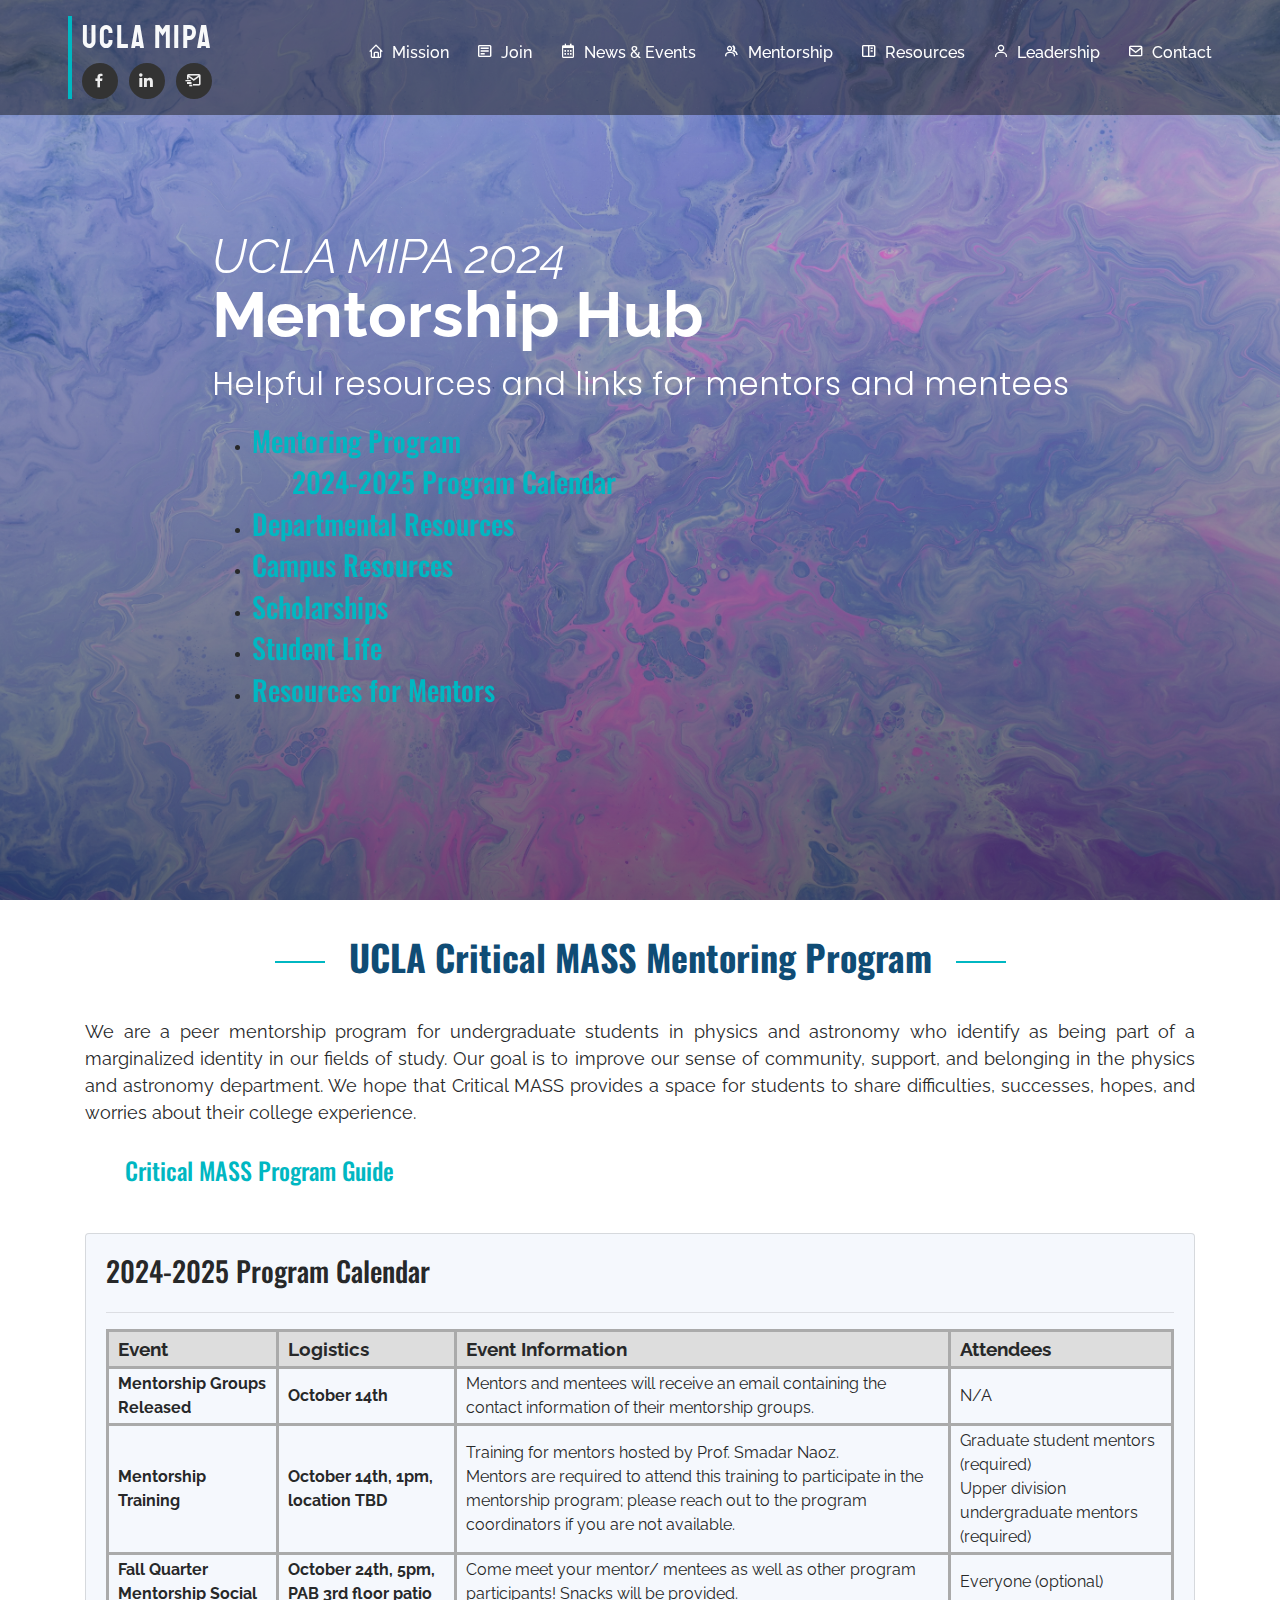
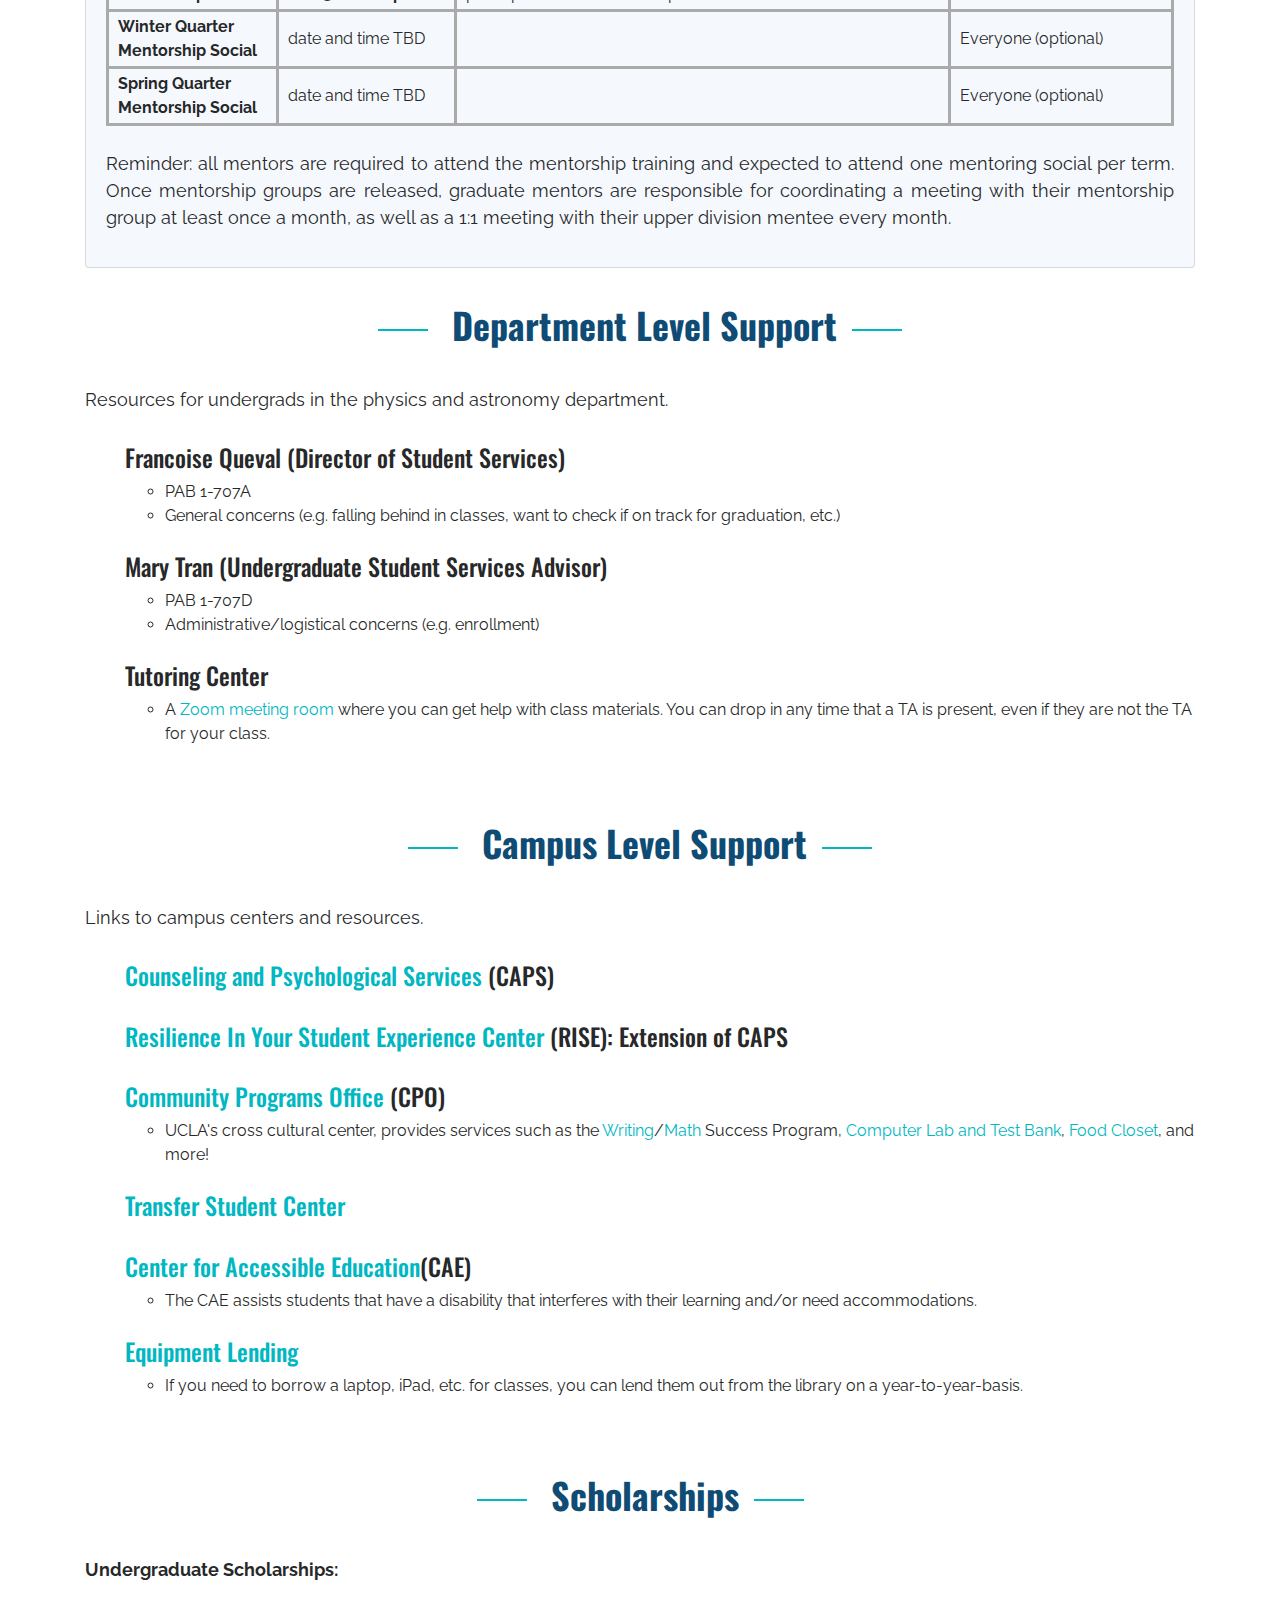
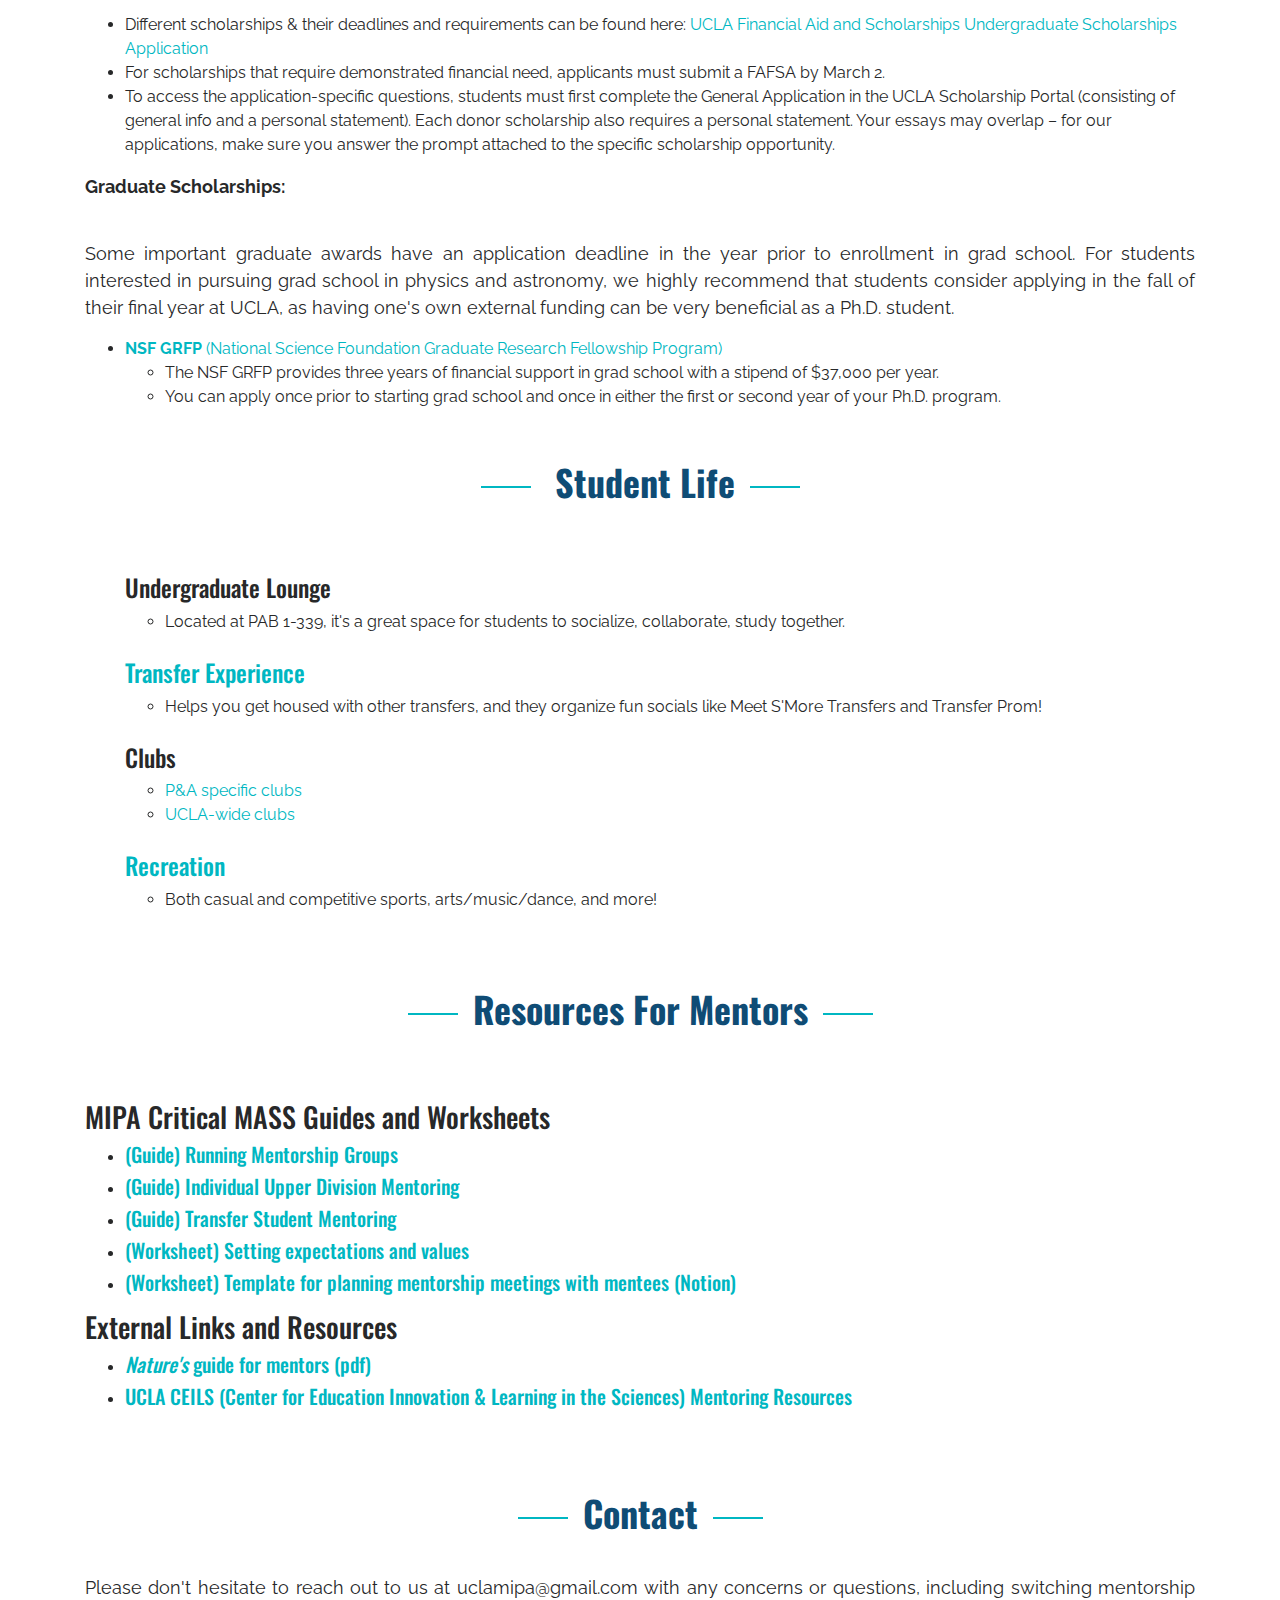
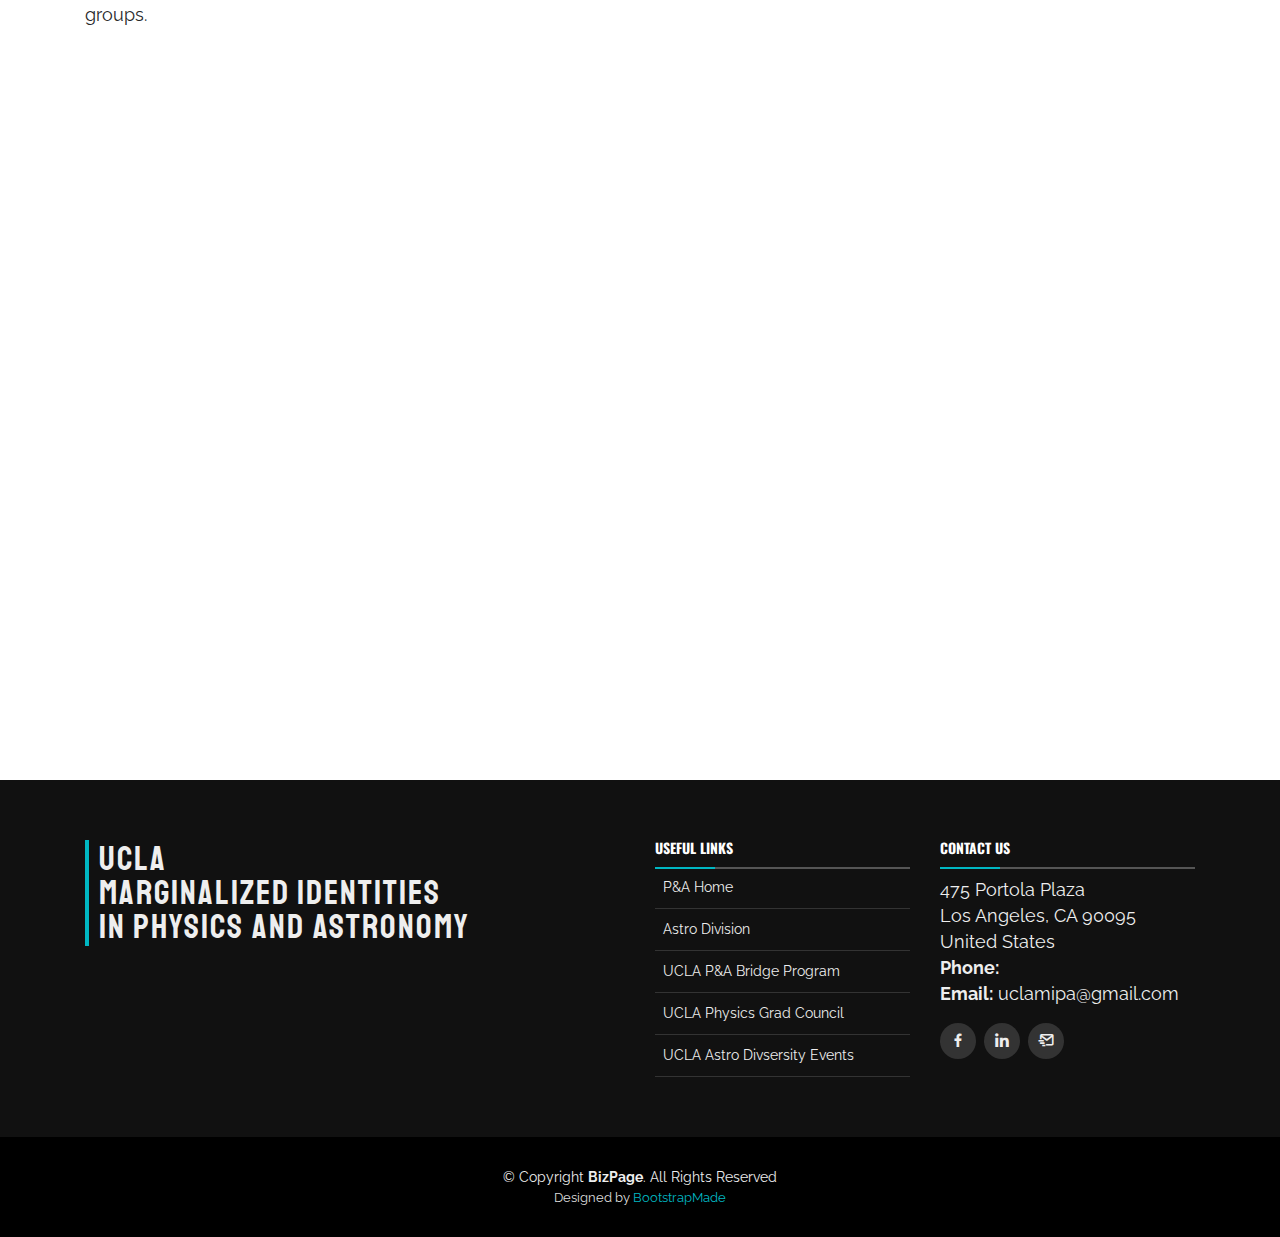
==== commit 9db94f29: "Added NSF grfp information to graduate scholarships section" ====
--- a/resources.html
+++ b/resources.html
@@ -251,15 +251,18 @@
             <div>
                 <p> <b>Graduate Scholarships: </b></p>
             <br>
-                <p>Some important graduate awards have an application deadline in the fall of one's final year of undergrad. For students interested in pursuing grad school in physics and astronomy, we highly recommend that students consider applying in the fall of their final year at UCLA, as having one's own external funding can be very beneficial as a Ph.D. student. 
+                <p>Some important graduate awards have an application deadline in the year prior to enrollment in grad school. 
+                    For students interested in pursuing grad school in physics and astronomy, we highly recommend that students consider applying in the fall of their final year at UCLA, as having one's own external funding can be very beneficial as a Ph.D. student. 
                 </p>
 
             </div>
             <div>
                 <ul> 
-                    <li> <b>NSF GRFP</b> (National Science Foundation Graduate Research Fellowship Program): 
+                    <li><a href = "https://www.nsfgrfp.org" ><b>NSF GRFP</b> (National Science Foundation Graduate Research Fellowship Program) </a>
                         <ul>
-                        </ul>
+                            <li>The NSF GRFP provides three years of financial support in grad school with a stipend of $37,000 per year. </li>
+                            <li>You can apply once prior to starting grad school and once in either the first or second year of your Ph.D. program. </li>
+                    </ul>
                     </li>
                 </ul>
             </div>
--- a/assets/css/style.css
+++ b/assets/css/style.css
@@ -73,6 +73,21 @@
         width: 1.3em;
         font-size: 20px;
         color: #00b7c2;
+    }
+    table.unstyledTable {
+    }
+    table.unstyledTable td, table.unstyledTable th {
+      border: 3px solid #AAAAAA;
+    }
+    table.unstyledTable td, table.unstyledTable th {
+      padding: 3px 9px;
+    }
+    table.unstyledTable thead {
+      background: #DDDDDD;
+    }
+    table.unstyledTable thead th {
+      font-size: 19px;
+      font-weight: bold;
     }
     /*--------------------------------------------------------------
 # Back to top button
@@ -1411,4 +1426,4 @@
         text-align: center;
         font-size: 13px;
         color: #ddd;
-    }+    }
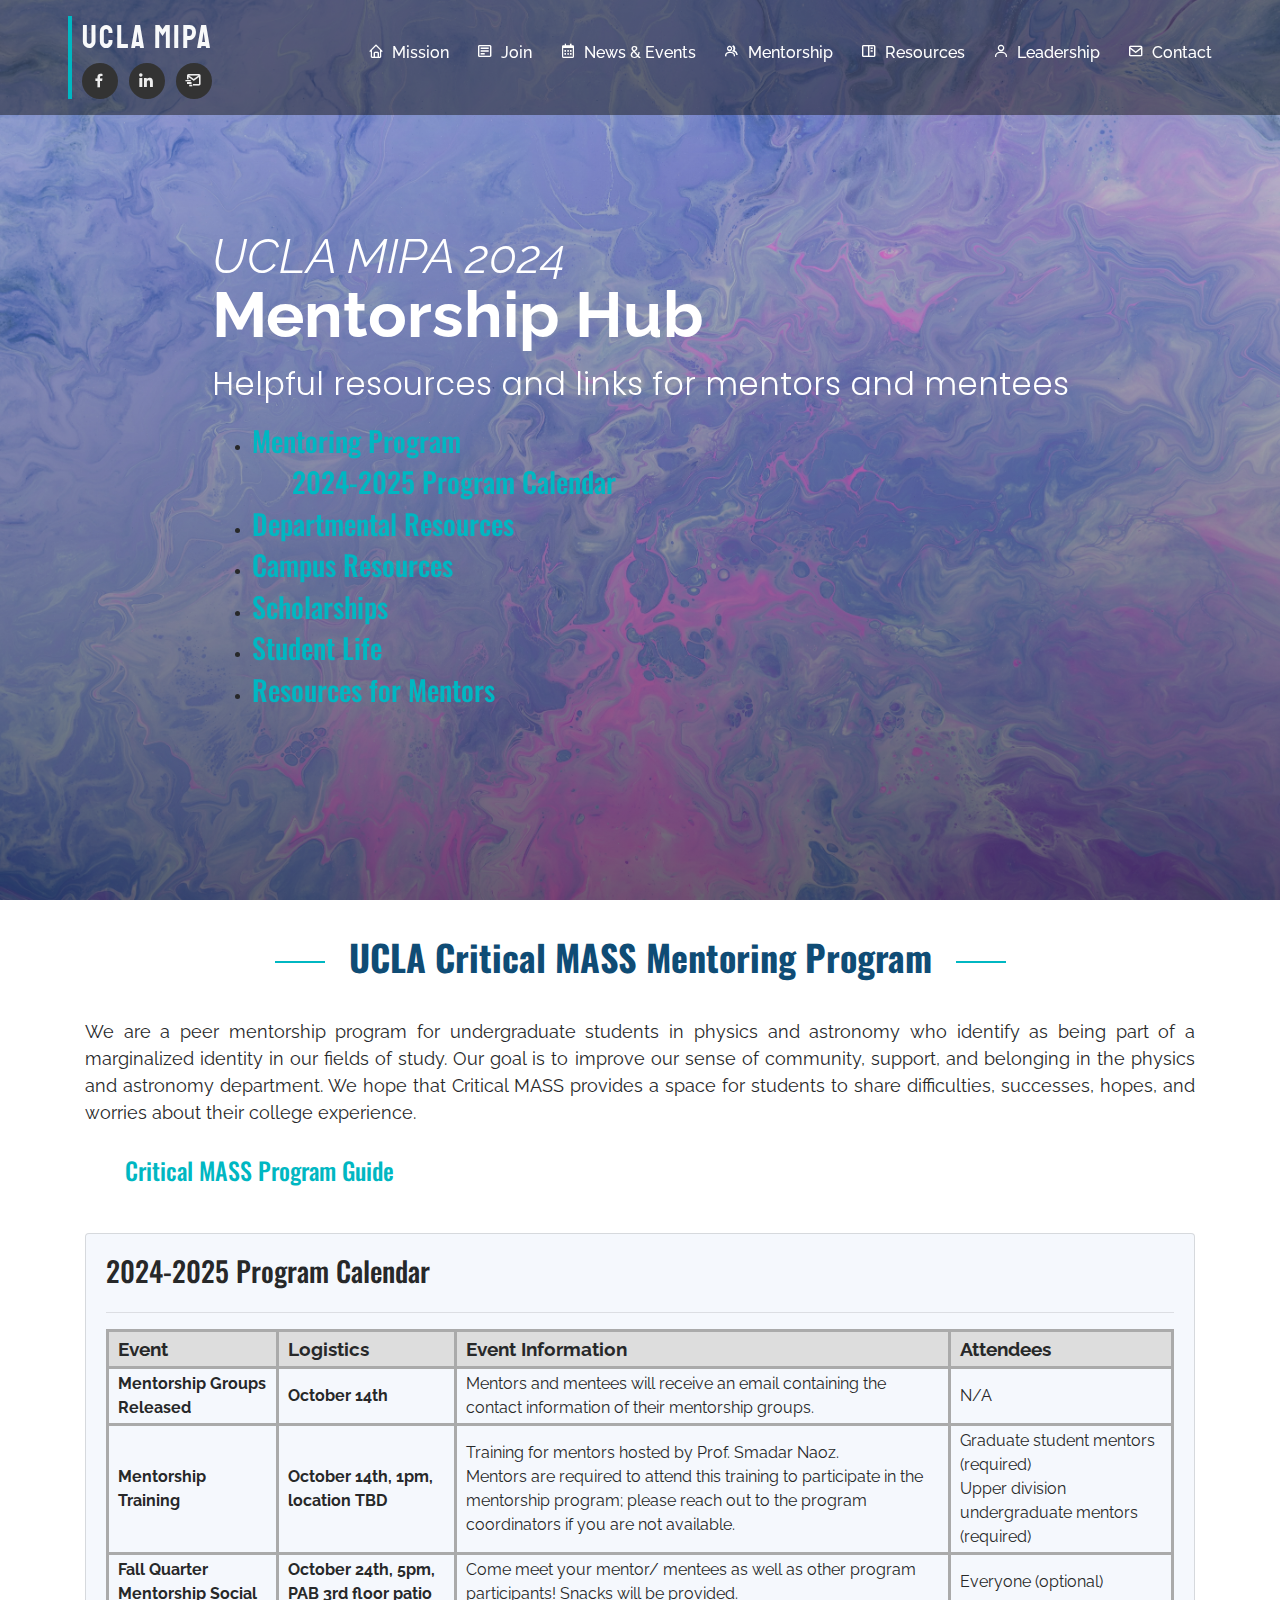
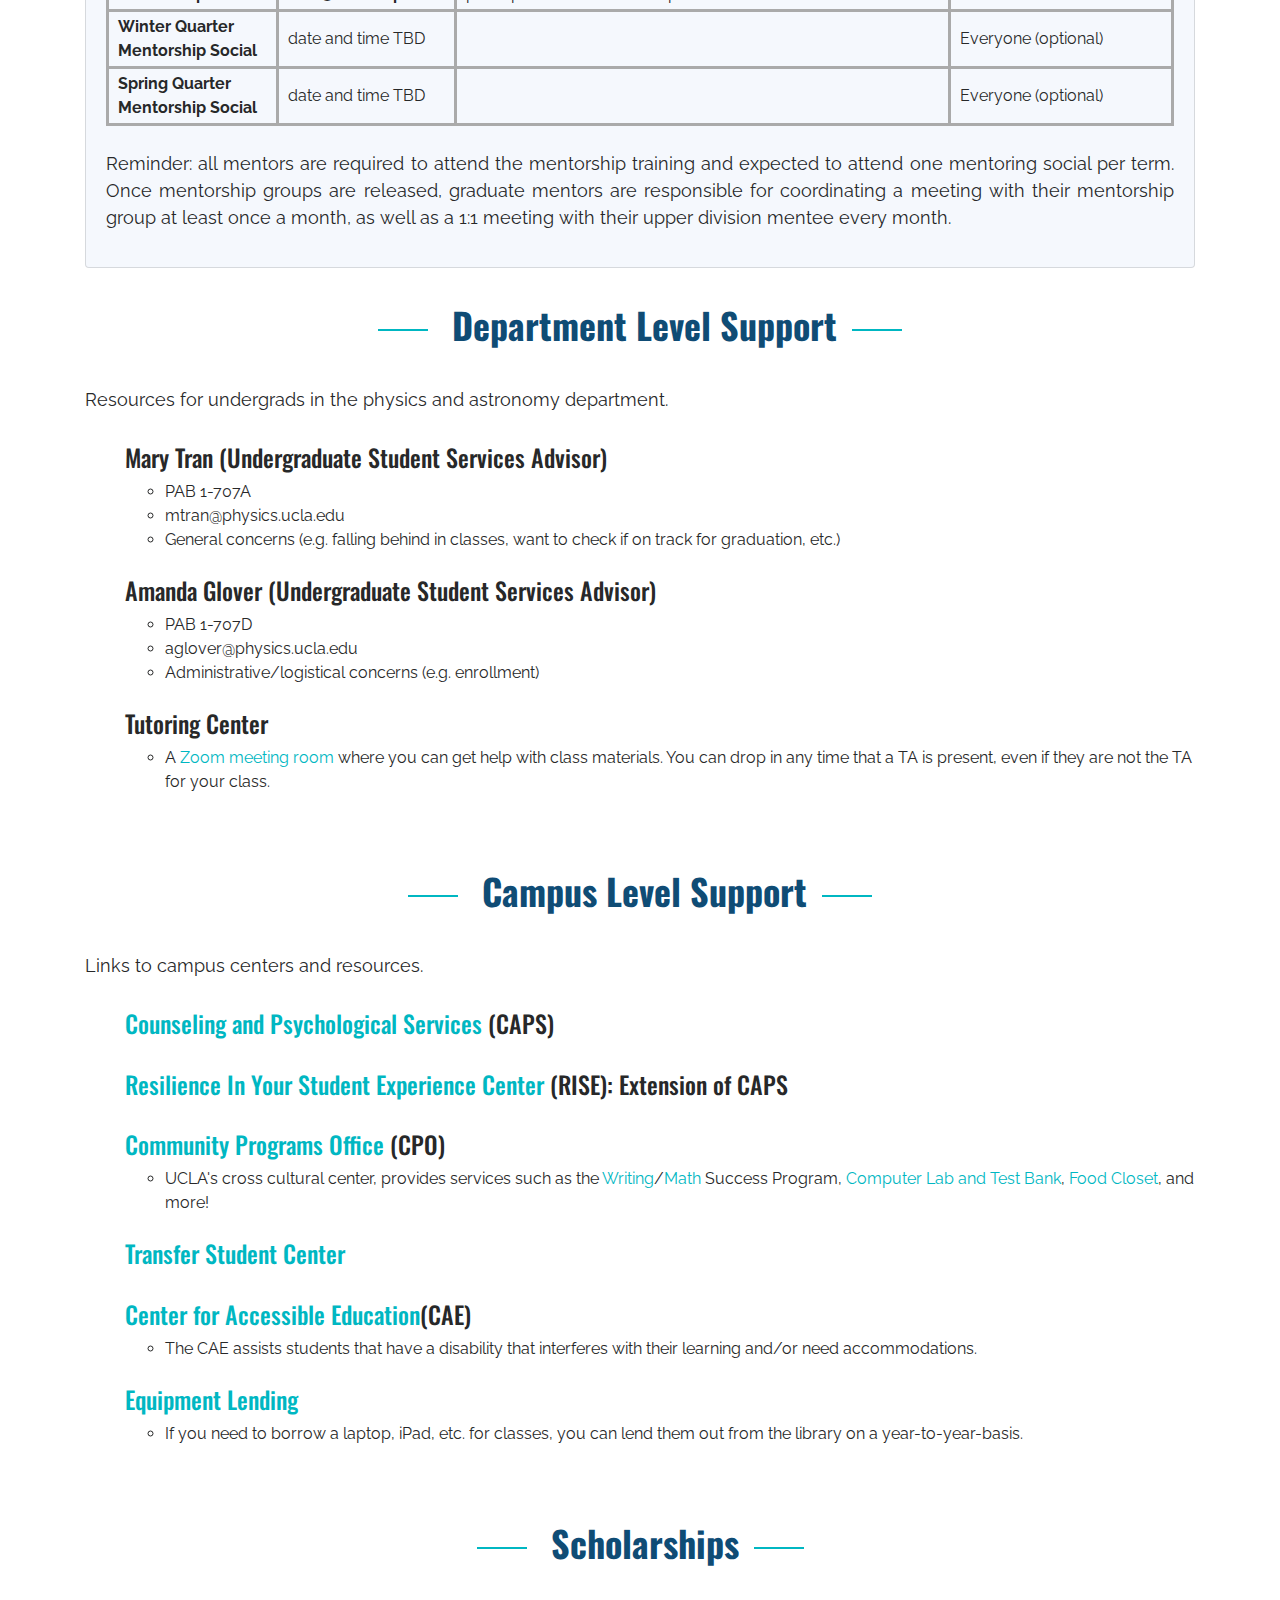
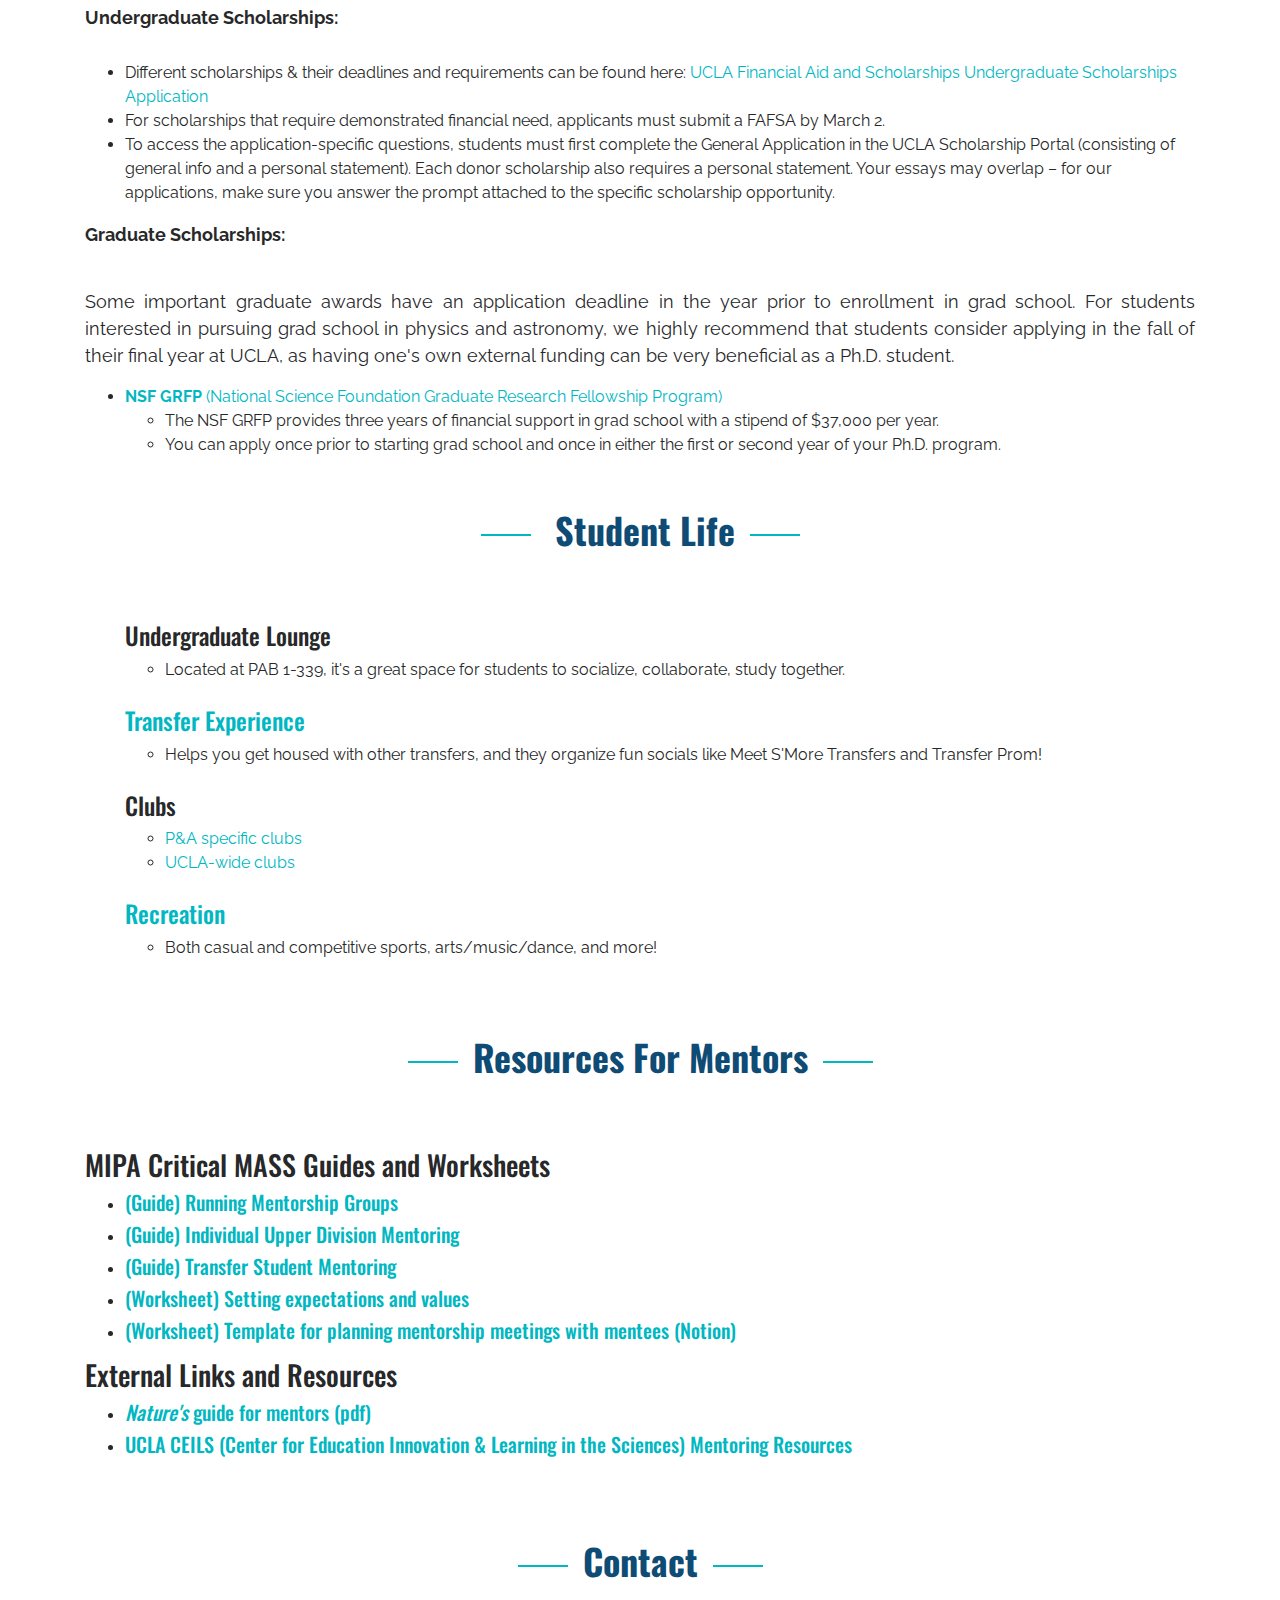
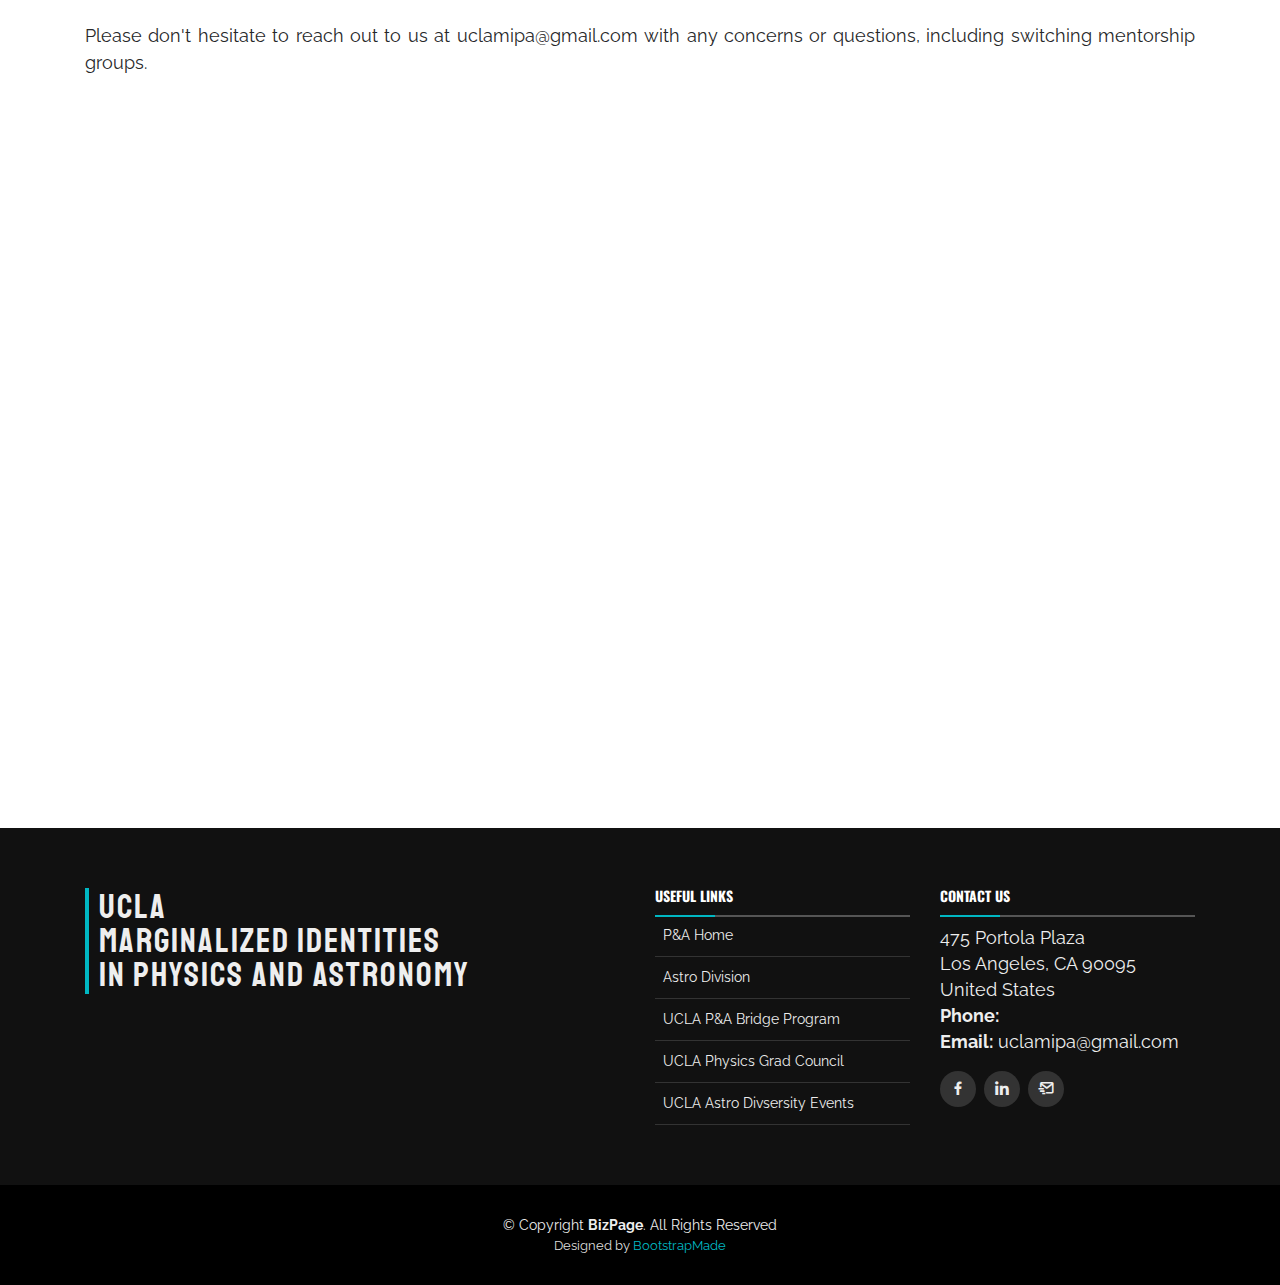
==== commit 80e217bb: "Updated contact info for undergrad advisors in mentorship hub" ====
--- a/resources.html
+++ b/resources.html
@@ -178,14 +178,16 @@
             </div>
             <div class="program-details">
                 <ul>
-                    <h4>Francoise Queval (Director of Student Services)</h4>
+                    <h4>Mary Tran (Undergraduate Student Services Advisor)</h4>
                     <ul>
                     <li>PAB 1-707A  </li>
+                    <li>mtran@physics.ucla.edu</li>
                     <li>General concerns (e.g. falling behind in classes, want to check if on track for graduation, etc.)  </li></ul>
 
                     <br>
-                    <h4>Mary Tran (Undergraduate Student Services Advisor)</h4>
+                    <h4>Amanda Glover (Undergraduate Student Services Advisor)</h4>
                     <ul><li>PAB 1-707D  </li>
+                    <li>aglover@physics.ucla.edu</li>
                     <li>Administrative/logistical concerns (e.g. enrollment)   </li></ul>
 
                     <br>
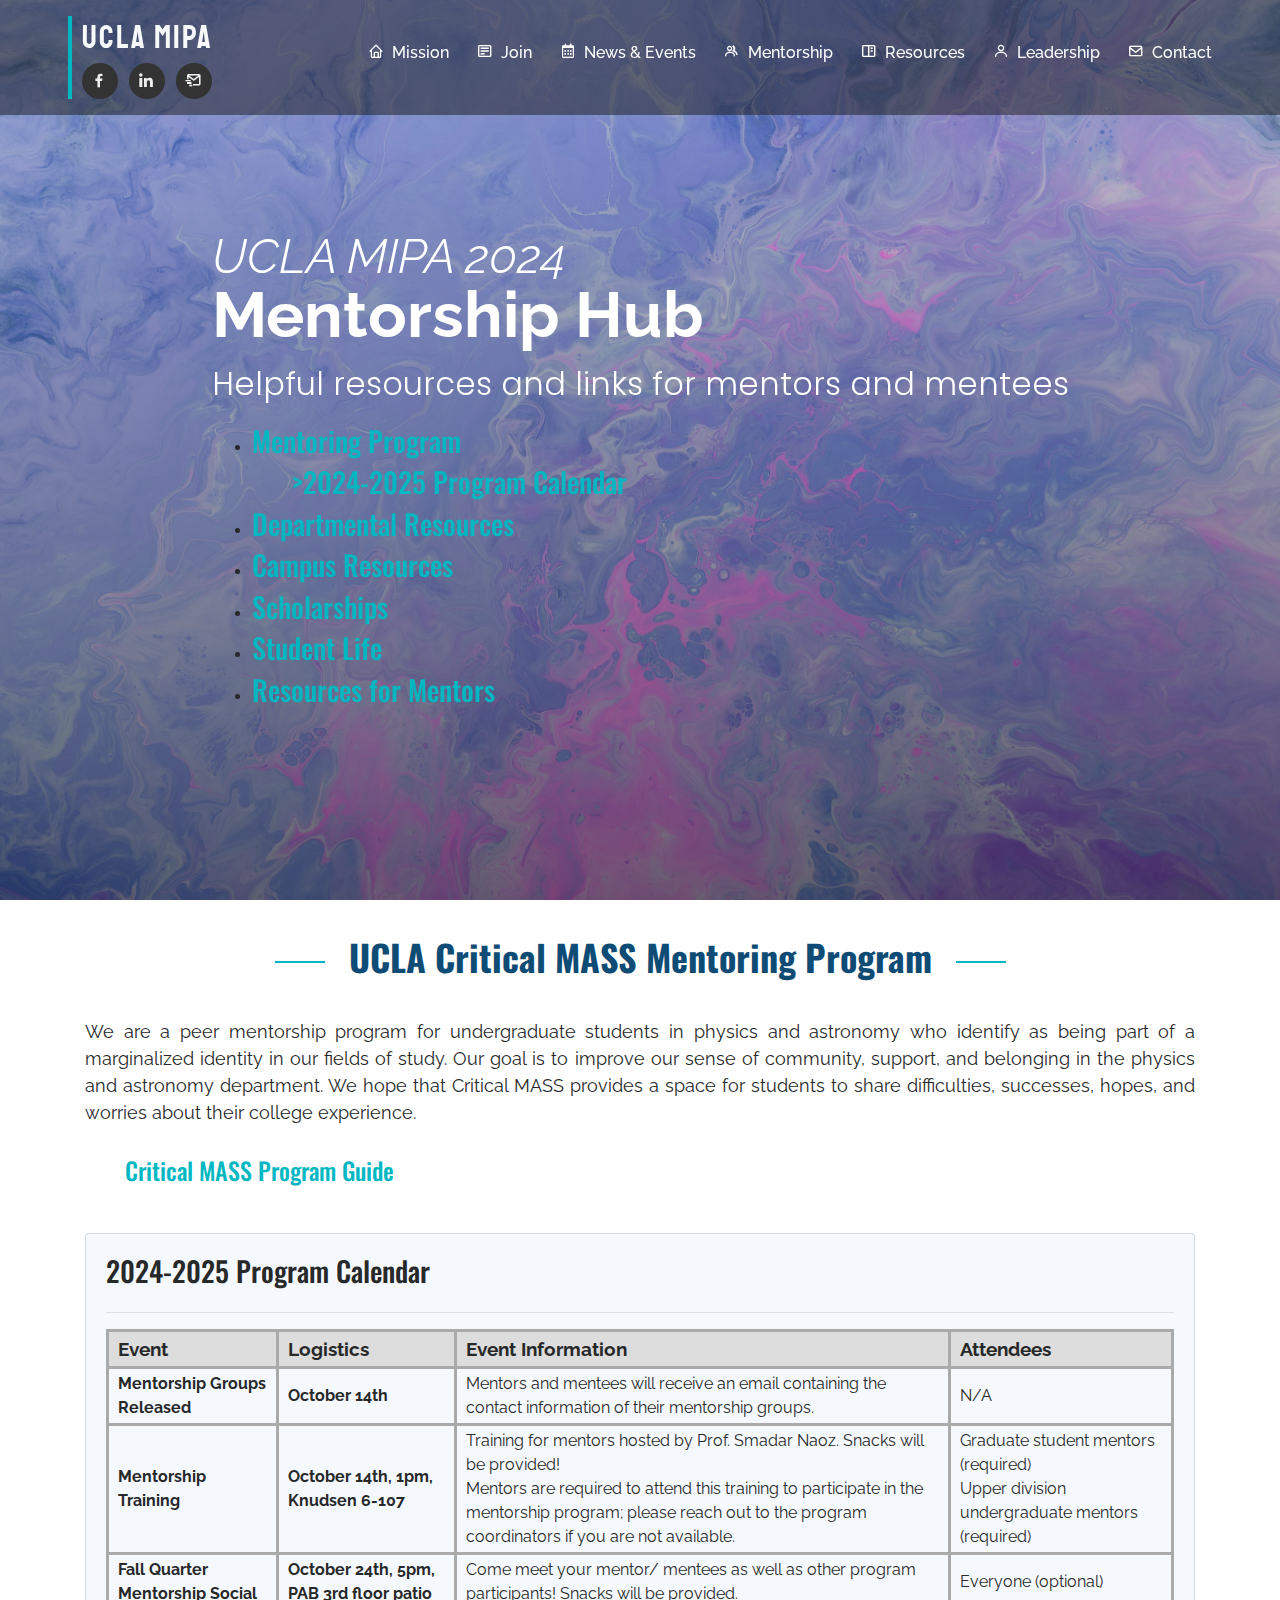
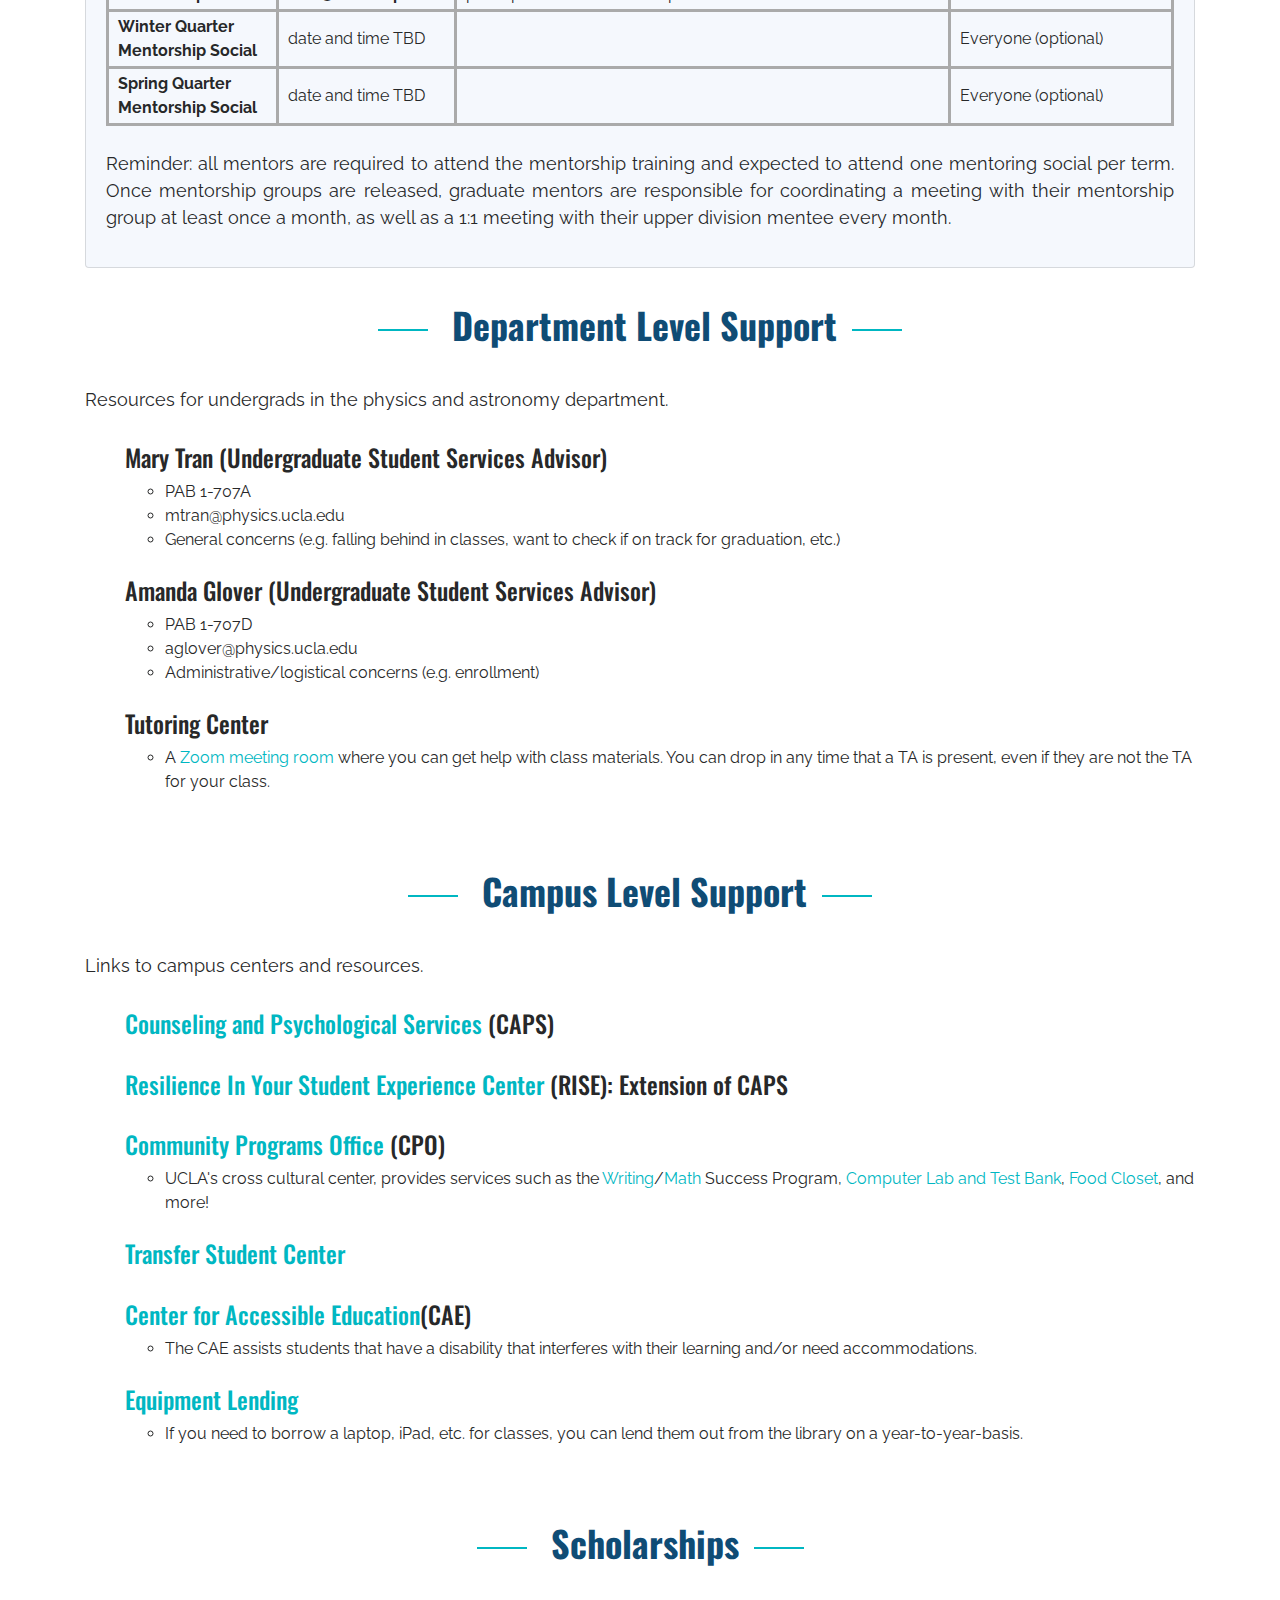
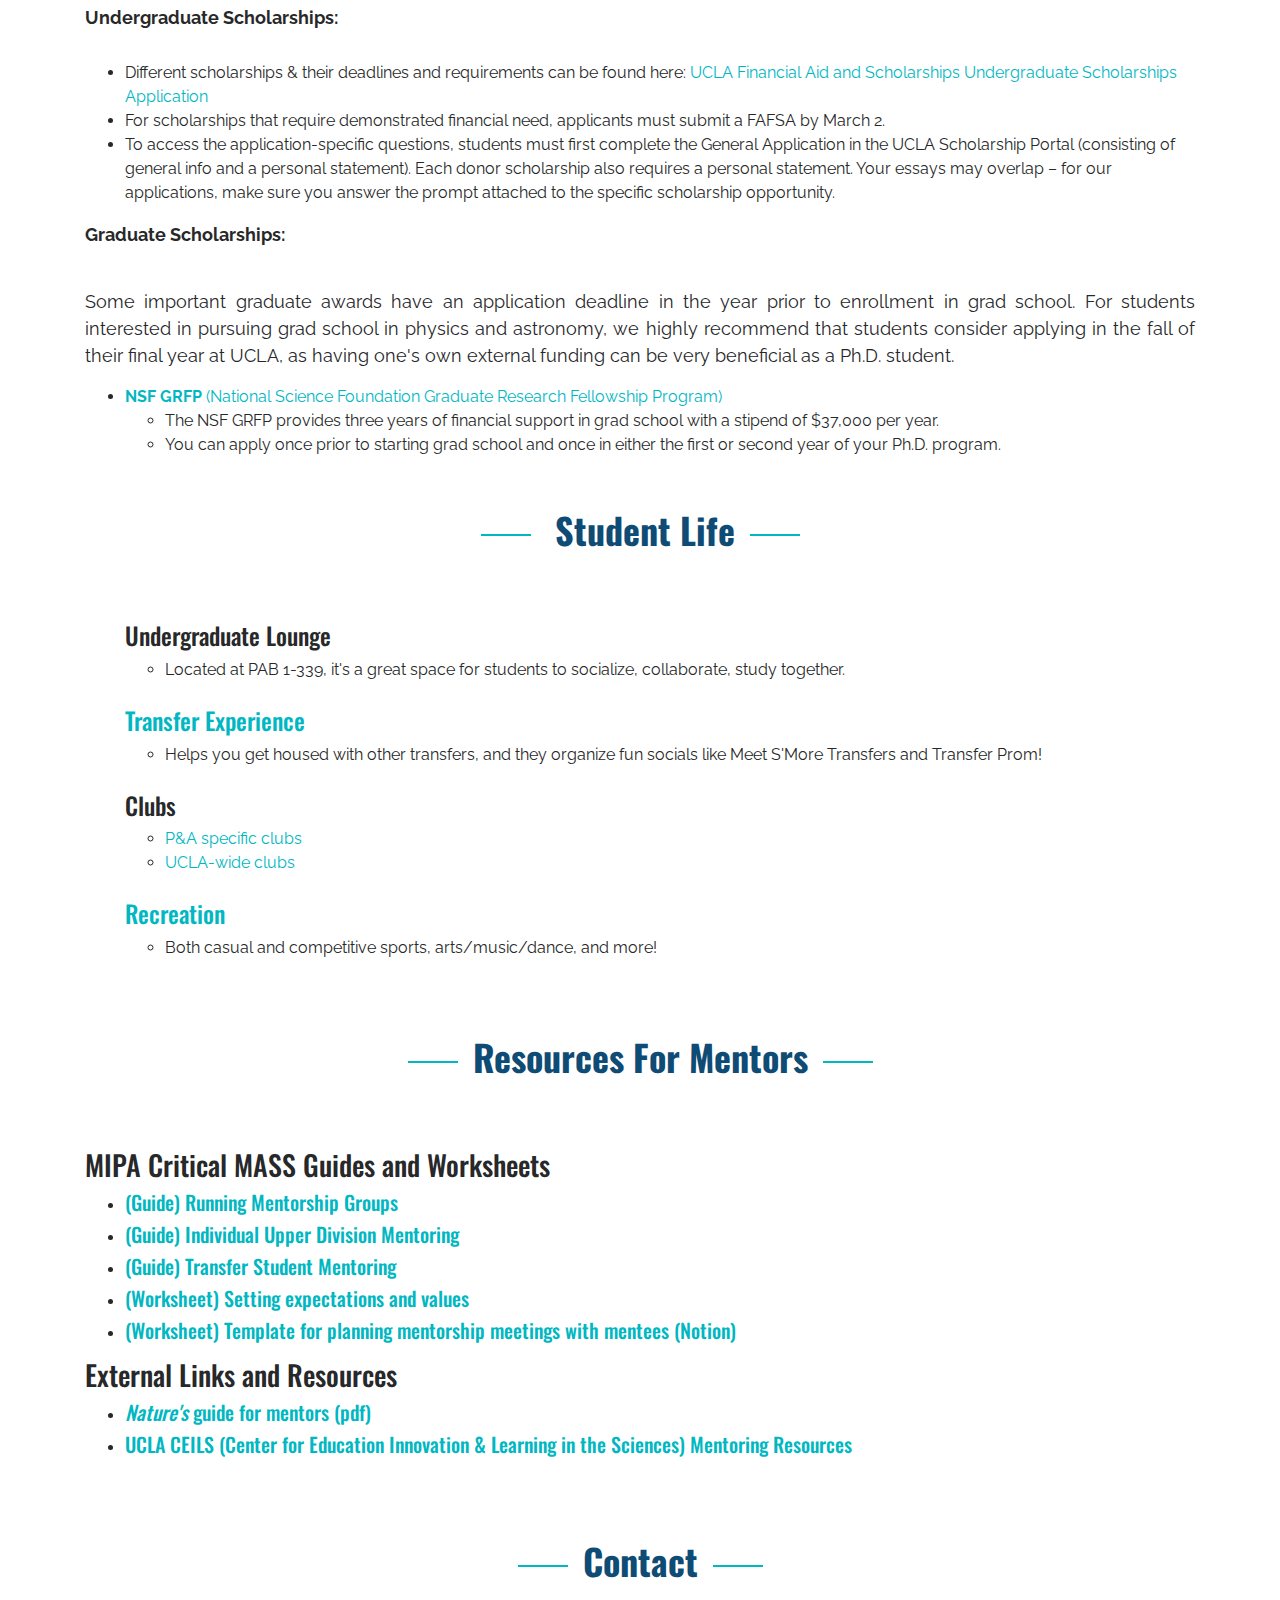
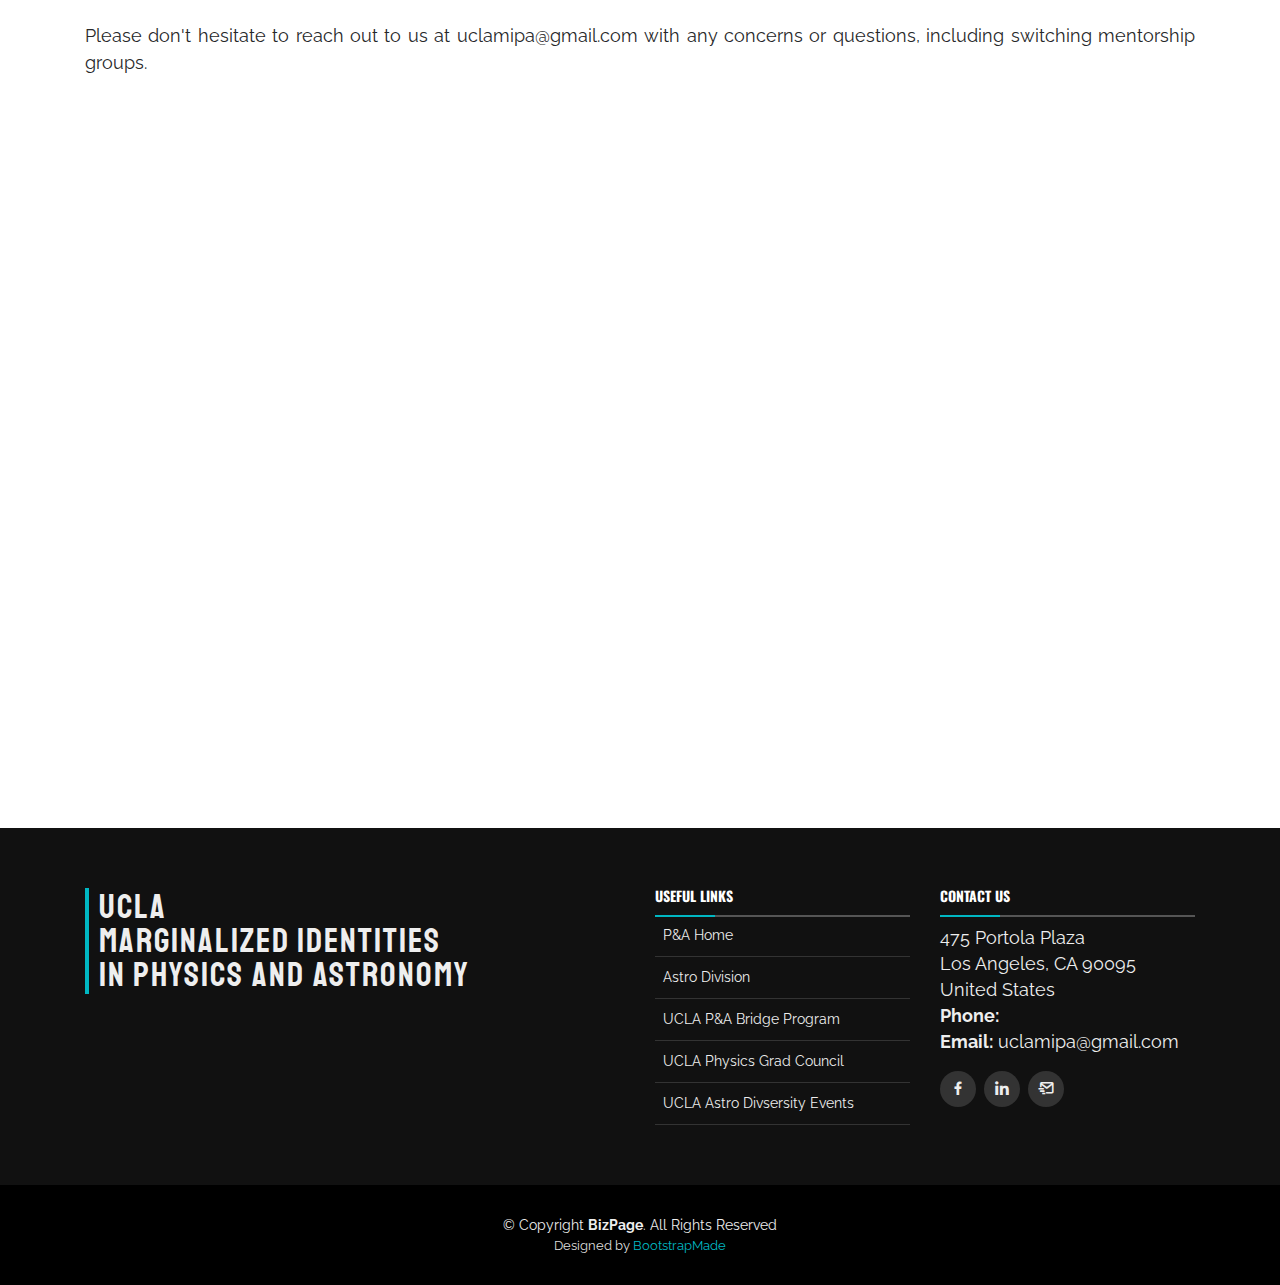
==== commit b50137f7: "Added mentorship hub link and dropdown nav menu option" ====
--- a/resources.html
+++ b/resources.html
@@ -69,22 +69,19 @@
 
                     <nav class="nav-menu d-none d-lg-inline">
                         <ul>
-                            <li><a href="#mission"><i class="bx bx-home"></i> Mission</a></li>
-                            <li><a href="#join"><i class="bx bx-detail"></i> Join</a></li>
-                            <li><a href="#events"><i class="bx bx-calendar"></i> News &amp; Events</a></li>
-                            <li><a href="#mentorship"><i class="bx bx-group"></i> Mentorship</a></li>
-                            <li><a href="#resources"><i class="bx bx-book-content"></i> Resources</a></li>
-                            <li><a href="#about"><i class="bx bx-user"></i> Leadership</a></li>
-                            <li><a href="#contact"><i class="bx bx-envelope"></i> Contact</a></li>
-
-                            <!-- <li class="drop-down"><a href="">Drop Down</a>
-                                <ul>
-                                    <li><a href="#">Drop Down 1</a></li>
-                                    <li><a href="#">Drop Down 3</a></li>
-                                    <li><a href="#">Drop Down 4</a></li>
-                                    <li><a href="#">Drop Down 5</a></li>
+                            <li><a href="index.html#mission"><i class="bx bx-home"></i> Mission</a></li>
+                            <li><a href="index.html#join"><i class="bx bx-detail"></i> Join</a></li>
+                            <li><a href="index.html#events"><i class="bx bx-calendar"></i> News &amp; Events</a></li>
+                            <li class="dropdown">
+                                <a href="index.html#mentorship"><i class="bx bx-group"></i> Mentorship</a>
+                                <ul class="dropdown-menu">
+                                    <li><a href="index.html#mentorship"><i class="bx bx-group"></i> Mentorship Overview</a></li>
+                                    <li><a href="resources.html"><i class="bx bx-group"></i> Mentorship Hub</a></li>
                                 </ul>
-                            </li> -->
+                            </li>                            
+                            <li><a href="index.html#resources"><i class="bx bx-book-content"></i> Resources</a></li>
+                            <li><a href="index.html#about"><i class="bx bx-user"></i> Leadership</a></li>
+                            <li><a href="index.html#contact"><i class="bx bx-envelope"></i> Contact</a></li>
                         </ul>
                     </nav>
                     <!-- .nav-menu -->
@@ -107,7 +104,7 @@
                 <ul>
                     <li><h3><a href="#mentoring">Mentoring Program</a></h3></li>
                     <ul>
-                        <h3><a href = "#calendar" > 2024-2025 Program Calendar </a></h3>
+                        <h3><a href = "#calendar" > >2024-2025 Program Calendar </a></h3>
                     </ul>
                     <li><h3><a href="#department">Departmental Resources</a></h3></li>
                     <li><h3><a href="#campus">Campus Resources</a></h3></li>
@@ -150,7 +147,7 @@
                 <td><b>Mentorship Groups Released</b></td><td> <b>October 14th</b></td><td> Mentors and mentees will receive an email containing the contact information of their mentorship groups. </td> <td> N/A</td></tr>
                 <tr>
                 <tr>
-                <td><b>Mentorship Training</b></td><td> <b>October 14th, 1pm, location TBD</b></td><td> Training for mentors hosted by Prof. Smadar Naoz. <br>Mentors are required to attend this training to participate in the mentorship program; please reach out to the program coordinators if you are not available. </td> <td> Graduate student mentors (required)<br> Upper division undergraduate mentors (required) </td></tr>
+                <td><b>Mentorship Training</b></td><td> <b>October 14th, 1pm, Knudsen 6-107</b></td><td> Training for mentors hosted by Prof. Smadar Naoz. Snacks will be provided! <br>Mentors are required to attend this training to participate in the mentorship program; please reach out to the program coordinators if you are not available. </td> <td> Graduate student mentors (required)<br> Upper division undergraduate mentors (required) </td></tr>
                 <tr>
                 <td> <b> Fall Quarter Mentorship Social </b></td><td><b>October 24th, 5pm, PAB 3rd floor patio</b></td><td>Come meet your mentor/ mentees as well as other program participants! Snacks will be provided. </td><td>Everyone (optional)</td></tr>
                 <tr>
--- a/assets/css/style.css
+++ b/assets/css/style.css
@@ -344,6 +344,44 @@
     .mobile-nav-active .mobile-nav-toggle i {
         color: #fff;
     }
+/* Style for the dropdown menu */
+.nav-menu ul {
+    list-style-type: none;
+    padding: 0;
+}
+
+.nav-menu li {
+    position: relative;
+}
+
+.nav-menu .dropdown-menu {
+    display: none;
+    position: absolute;
+    left: 0;
+    top: 100%;
+    background-color: rgb(196, 206, 241); /* Change as needed */
+    box-shadow: 0 8px 16px rgba(0, 0, 0, 0.1);
+    z-index: 1;
+}
+
+.nav-menu .dropdown:hover .dropdown-menu {
+    display: block;
+}
+
+.nav-menu .dropdown-menu li {
+    margin: 0;
+}
+
+.nav-menu .dropdown-menu a {
+    display: block;
+    padding: 10px;
+    text-decoration: none;
+    color: black; /* Change as needed */
+}
+
+.nav-menu .dropdown-menu a:hover {
+    background-color: #f1f1f1; /* Change as needed */
+}
     /*--------------------------------------------------------------
 # Hero Section
 --------------------------------------------------------------*/
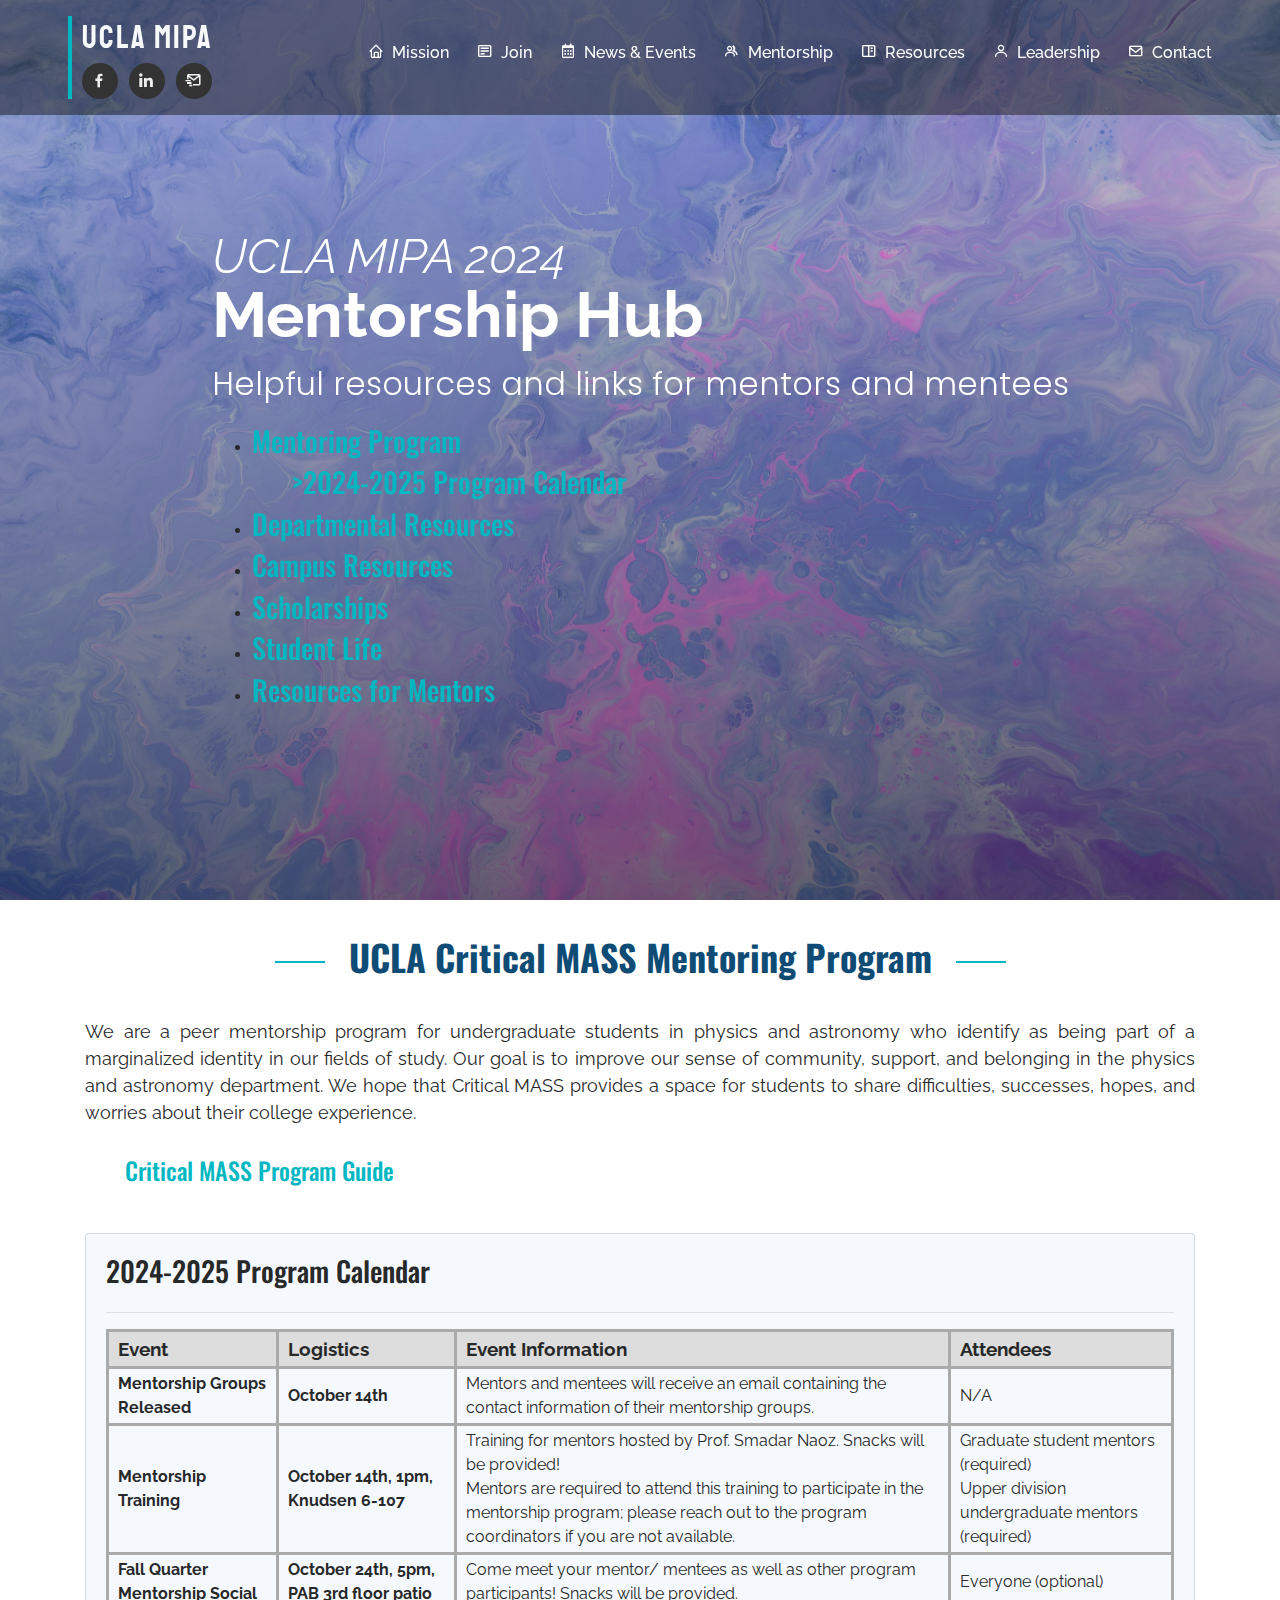
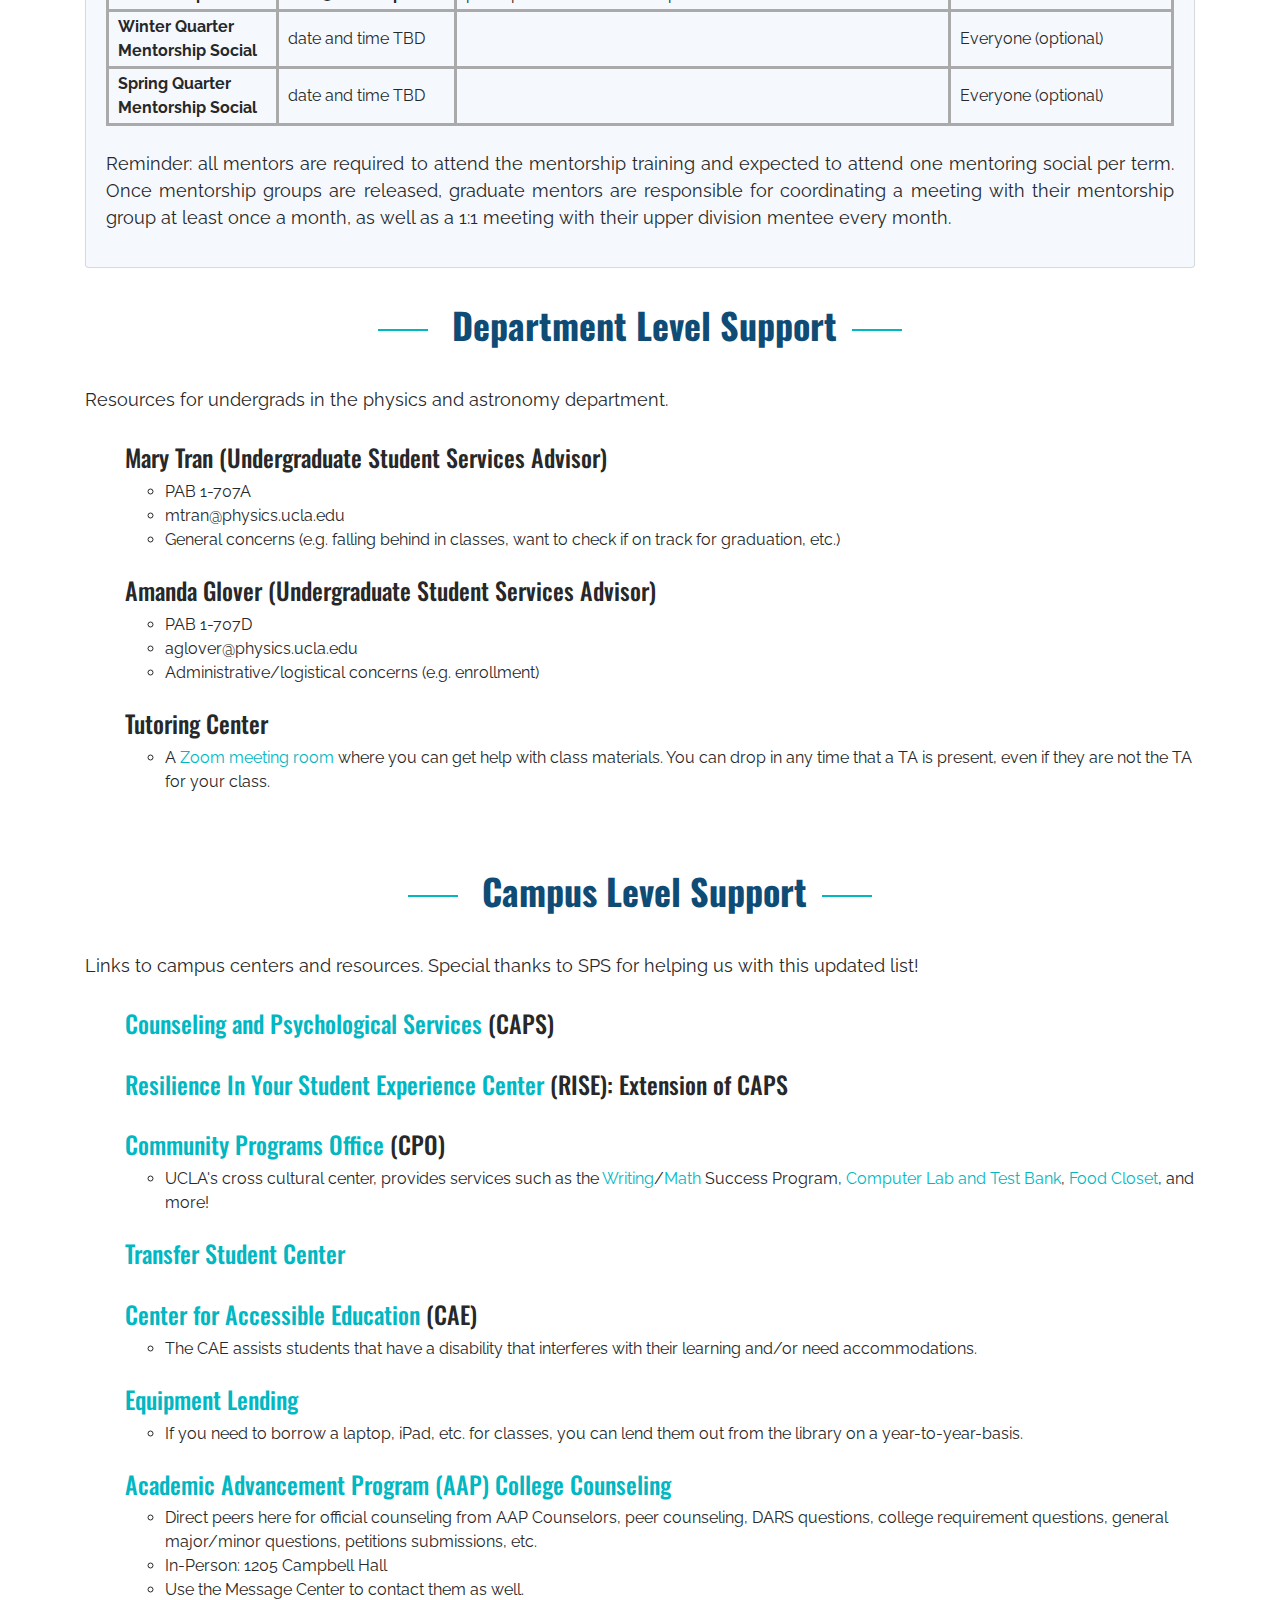
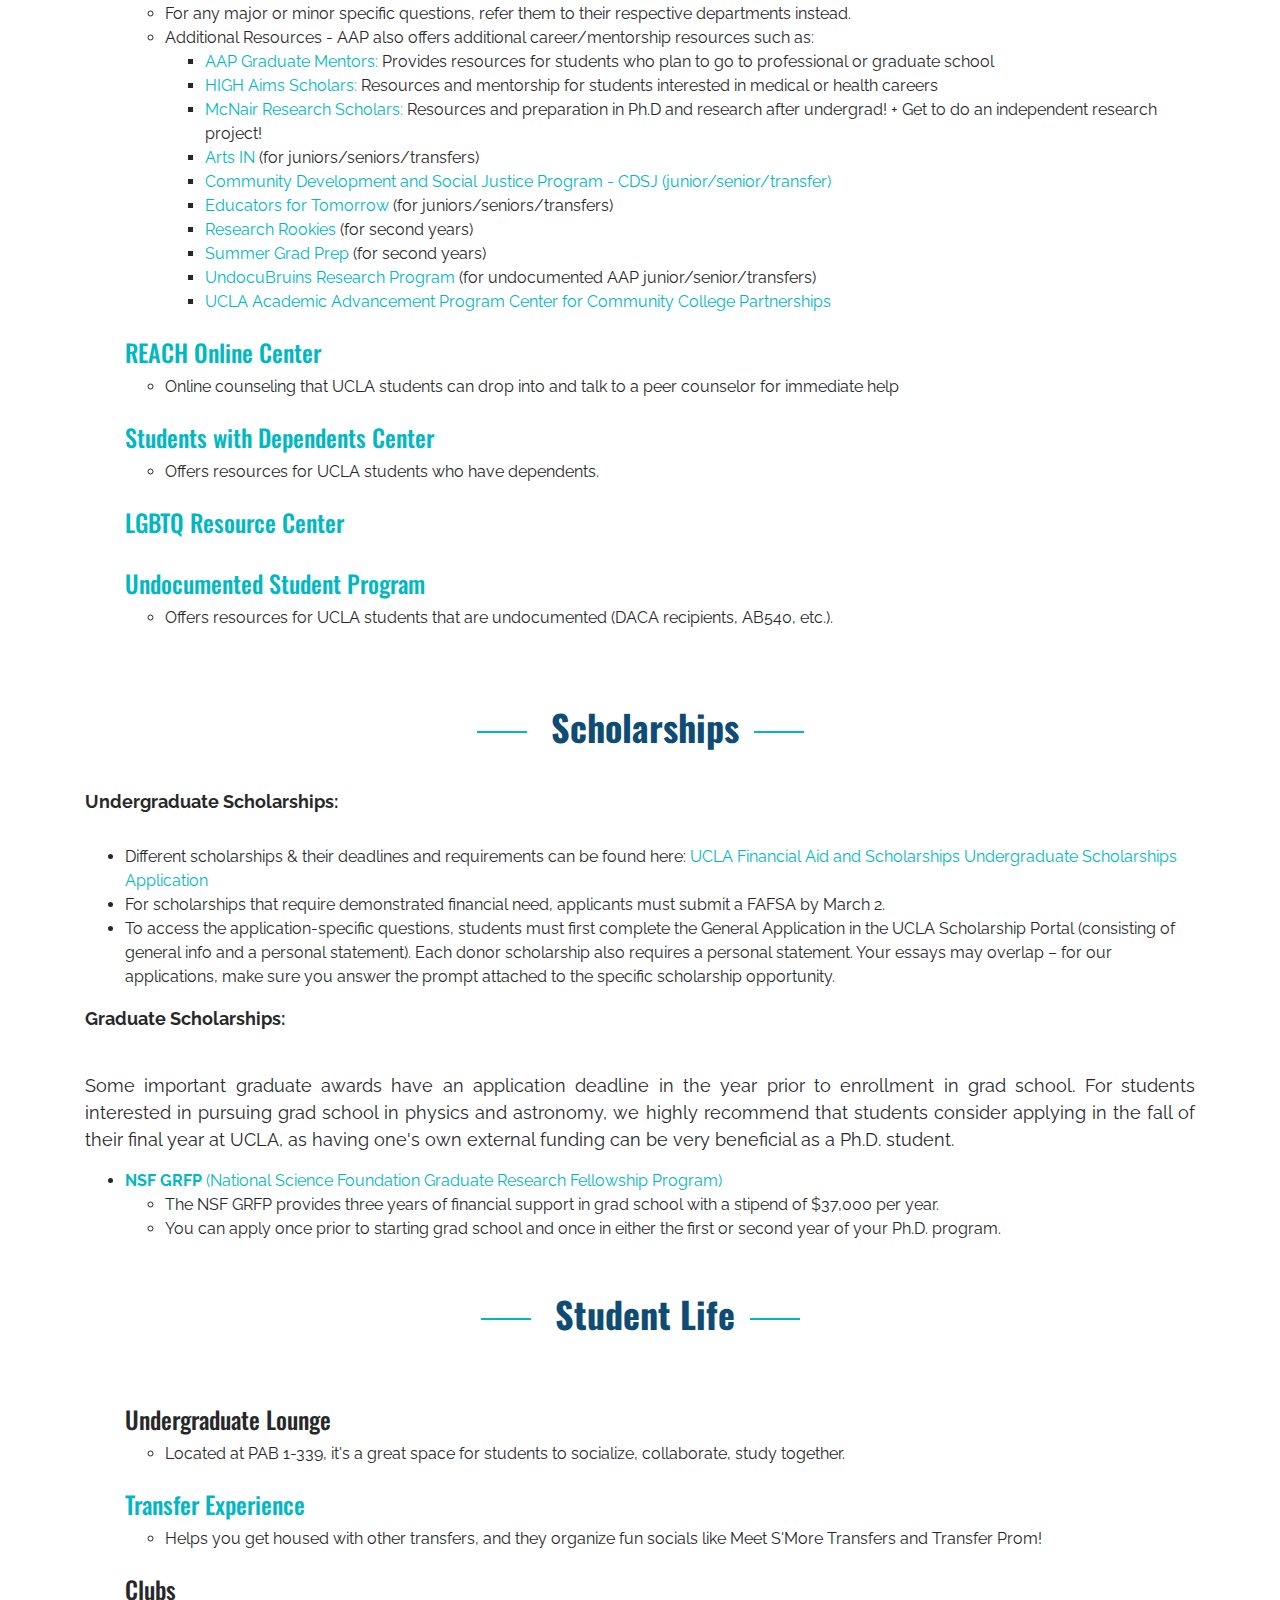
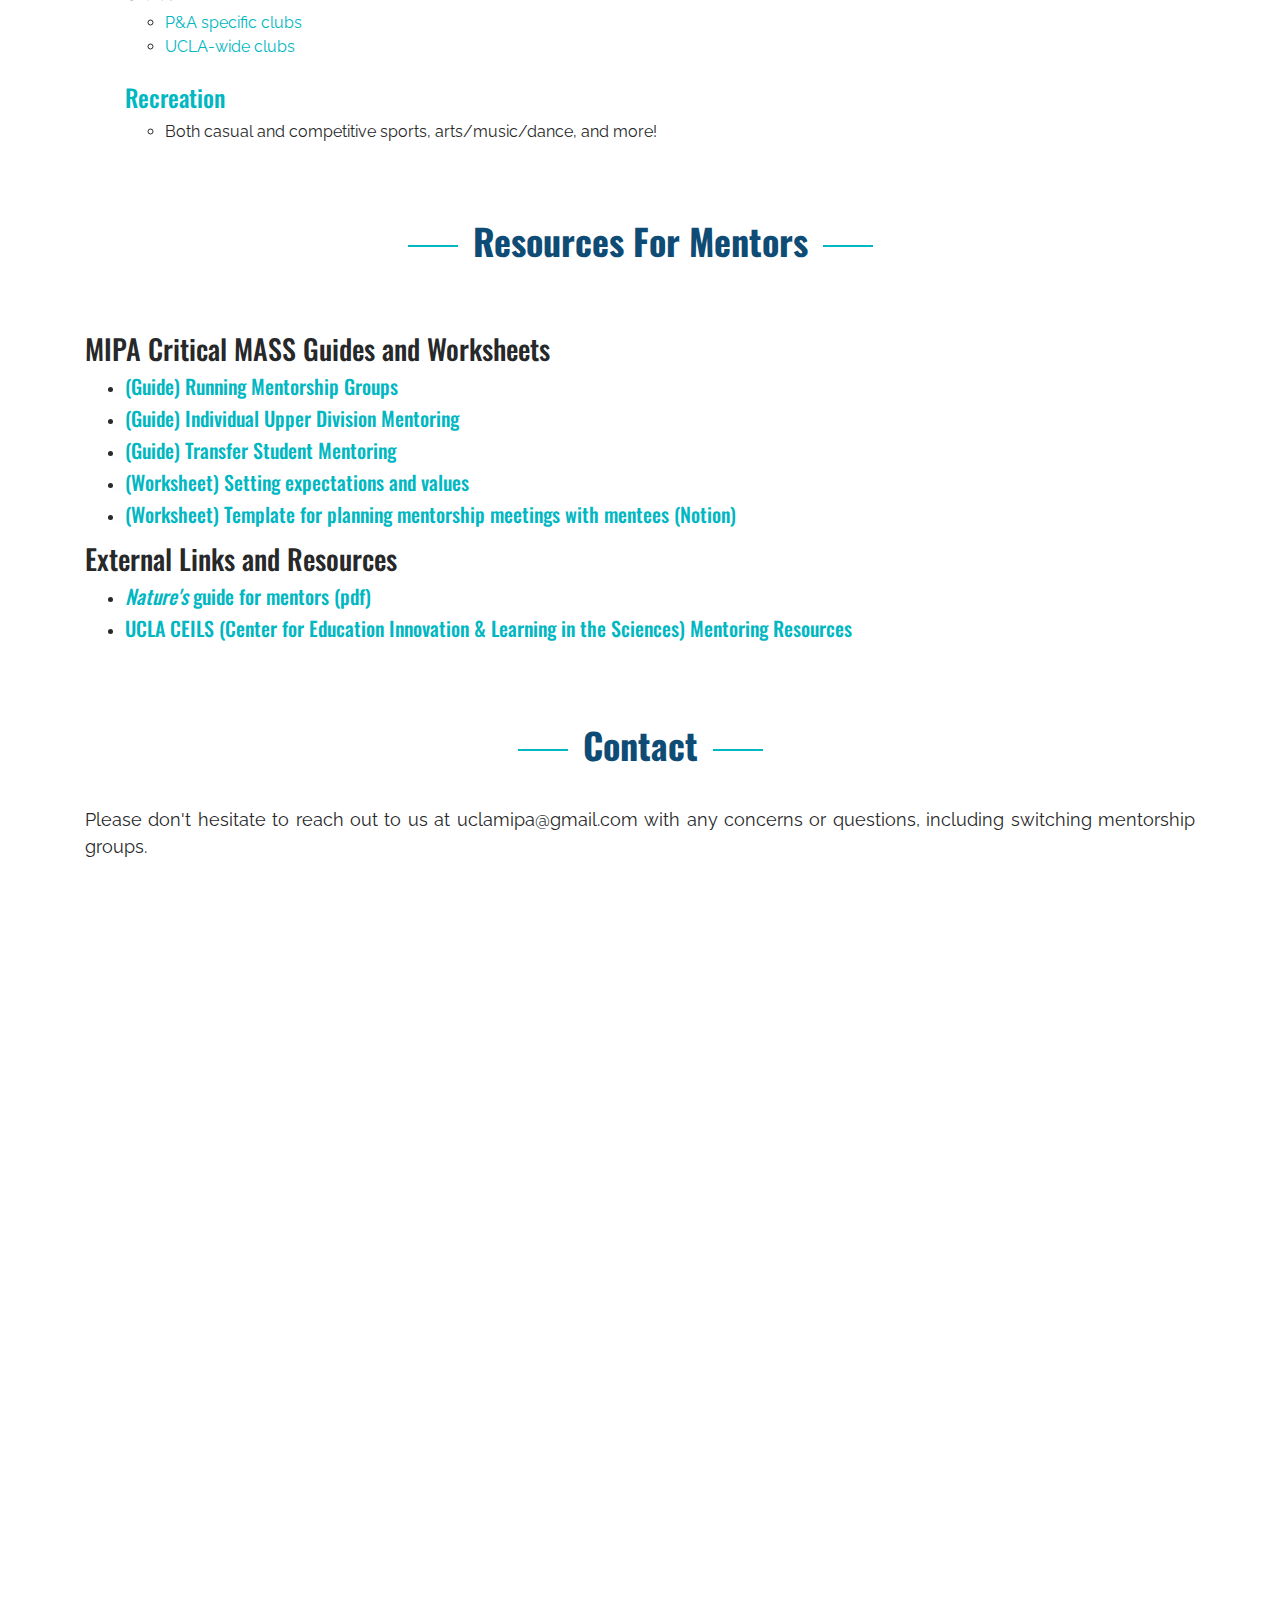
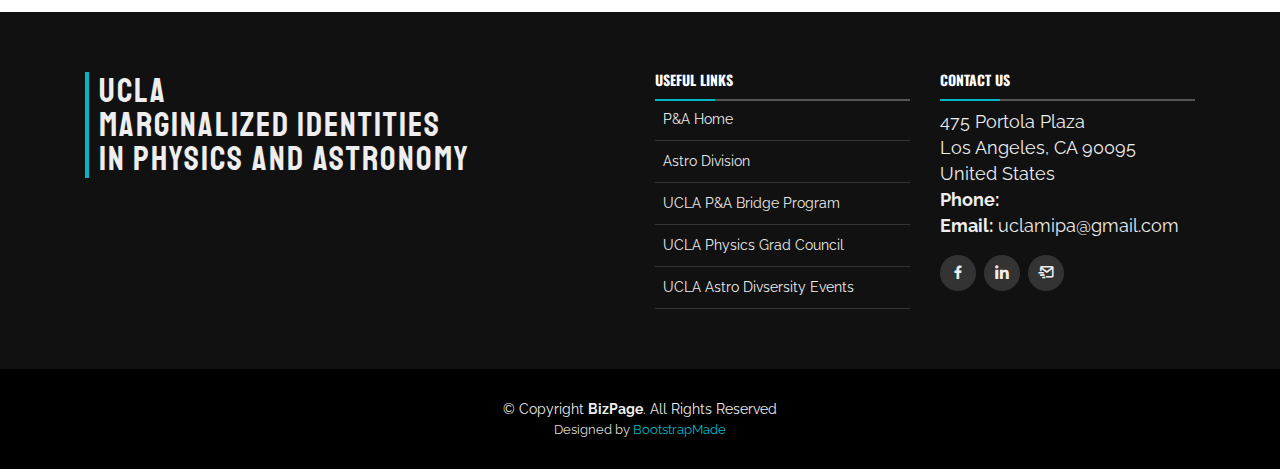
==== commit adca55bb: "Added more resources to mentorship hub" ====
--- a/resources.html
+++ b/resources.html
@@ -203,7 +203,7 @@
         <div class ="container" >
             <div class = "section-title">
                 <h2> Campus Level Support</h2>
-                <p> Links to campus centers and resources.
+                <p> Links to campus centers and resources. Special thanks to SPS for helping us with this updated list! 
                 </p>
             </div>
             <div class="campus-resources">
@@ -218,13 +218,74 @@
                     <br>
                     <h4><a href="https://transfers.ucla.edu/">Transfer Student Center</a>  </h4>
                     <br>
-                    <h4><a href="https://cae.ucla.edu/">Center for Accessible Education</a>(CAE)</h4>
+                    <h4><a href="https://cae.ucla.edu/">Center for Accessible Education</a> (CAE)</h4>
                     <ul>
                     <li>The CAE assists students that have a disability that interferes with their learning and/or need accommodations.</li></ul>
                     <br>
                     <h4> <a href="https://www.library.ucla.edu/help/services-resources/equipment-lending/">Equipment Lending</a></h4>
                     <ul>
                     <li> If you need to borrow a laptop, iPad, etc. for classes, you can lend them out from the library on a year-to-year-basis.</li></ul>
+                    <br>
+                    <h4><a href="https://www.aap.ucla.edu/units/aap-college-counseling/">Academic Advancement Program (AAP) College Counseling</a>  </h4>
+                    <ul>
+                        <li>Direct peers here for official counseling from AAP Counselors, peer counseling, DARS questions, college requirement questions, general major/minor questions, petitions submissions, etc.
+                        </li>
+                        <li>In-Person: 1205 Campbell Hall</li>
+                        <li>Use the Message Center to contact them as well.</li>
+                        <li>For any major or minor specific questions, refer them to their respective departments instead.</li>
+                        <li>Additional Resources - AAP also offers additional career/mentorship resources such as:</li>
+                        <ul>
+                            <li><a href = "https://www.aap.ucla.edu/units/gps-exploration-services/" >AAP Graduate Mentors:</a> Provides resources for students who plan to go to professional or graduate school
+                            </li>
+                            <li>
+                                <a href = "https://www.aap.ucla.edu/programs/high-aims/">HIGH Aims Scholars:</a> Resources and mentorship for students interested in medical or health careers
+                            </li>
+                            <li>
+                                <a href = "https://www.aap.ucla.edu/programs/mcnair-research-scholars/">McNair Research Scholars: </a>Resources and preparation in Ph.D and research after undergrad! + Get to do an independent research project!
+                            </li>
+                            <li>
+                                <a href = "https://www.aap.ucla.edu/programs/arts-in/"> Arts IN</a> (for juniors/seniors/transfers)
+                            </li>
+                            <li>
+                                <a href = "https://www.aap.ucla.edu/programs/community-development-and-social-justice-cdsj/#apply">Community Development and Social Justice Program  - CDSJ (junior/senior/transfer)</a> 
+                            </li>                            
+                            <li>
+                                <a href = "https://www.aap.ucla.edu/programs/educators-for-tomorrow/#apply"> Educators for Tomorrow </a> (for juniors/seniors/transfers)
+                            </li>
+                            <li>
+                                <a href = "https://www.aap.ucla.edu/programs/research-rookies/#apply"> Research Rookies </a> (for second years)
+                            </li>
+                            <li>
+                                <a href = "https://www.aap.ucla.edu/programs/grad-prep-course/"> Summer Grad Prep </a> (for second years)
+                            </li>
+                            <li>
+                                <a href = "https://www.aap.ucla.edu/programs/undocubruins/"> UndocuBruins Research Program </a> (for undocumented AAP junior/senior/transfers)
+                            </li>
+                            <li>
+                                <a href = "https://www.aap.ucla.edu/units/cccp/#tab-id-22">UCLA Academic Advancement Program Center for Community College Partnerships </a>
+                            </li>
+                                                </ul>
+                    </ul>
+                    <br>
+                    <h4><a href="https://caac.ucla.edu/reach-virtual-drop-in/">REACH Online Center</a>  </h4>
+                    <ul>
+                        <li>Online counseling that UCLA students can drop into and talk to a peer counselor for immediate help
+                        </li>
+                    </ul>
+                    <br>
+                    <h4><a href="https://swd.ucla.edu/">Students with Dependents Center</a>  </h4>
+                    <ul>
+                        <li>Offers resources for UCLA students who have dependents.
+                        </li>
+                    </ul>
+                    <br>
+                    <h4><a href="https://lgbtq.ucla.edu/"> LGBTQ Resource Center</a>  </h4>
+                    <br>
+                    <h4><a href="https://usp.ucla.edu">Undocumented Student Program</a>  </h4>
+                    <ul>
+                        <li>Offers resources for UCLA students that are undocumented (DACA recipients, AB540, etc.).
+                        </li>
+                    </ul>
                     <br>
                 </ul>
             </div>
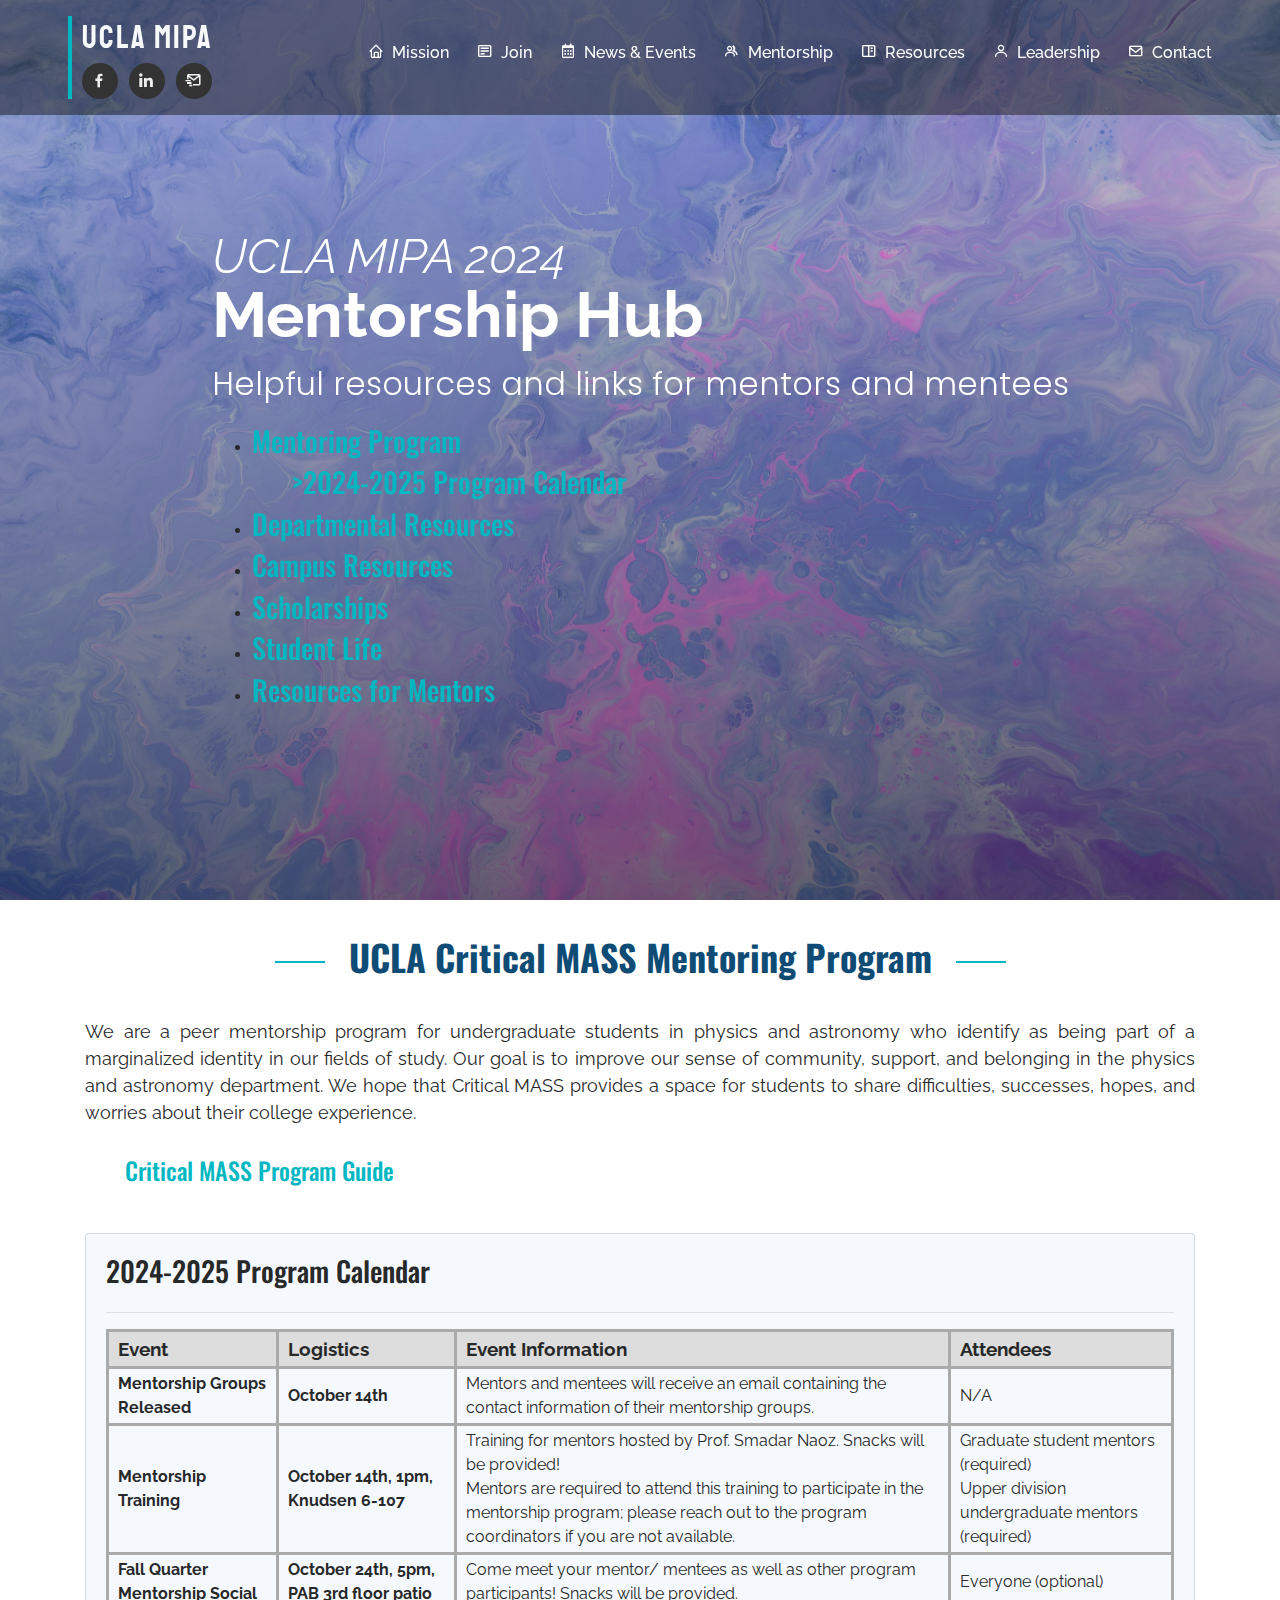
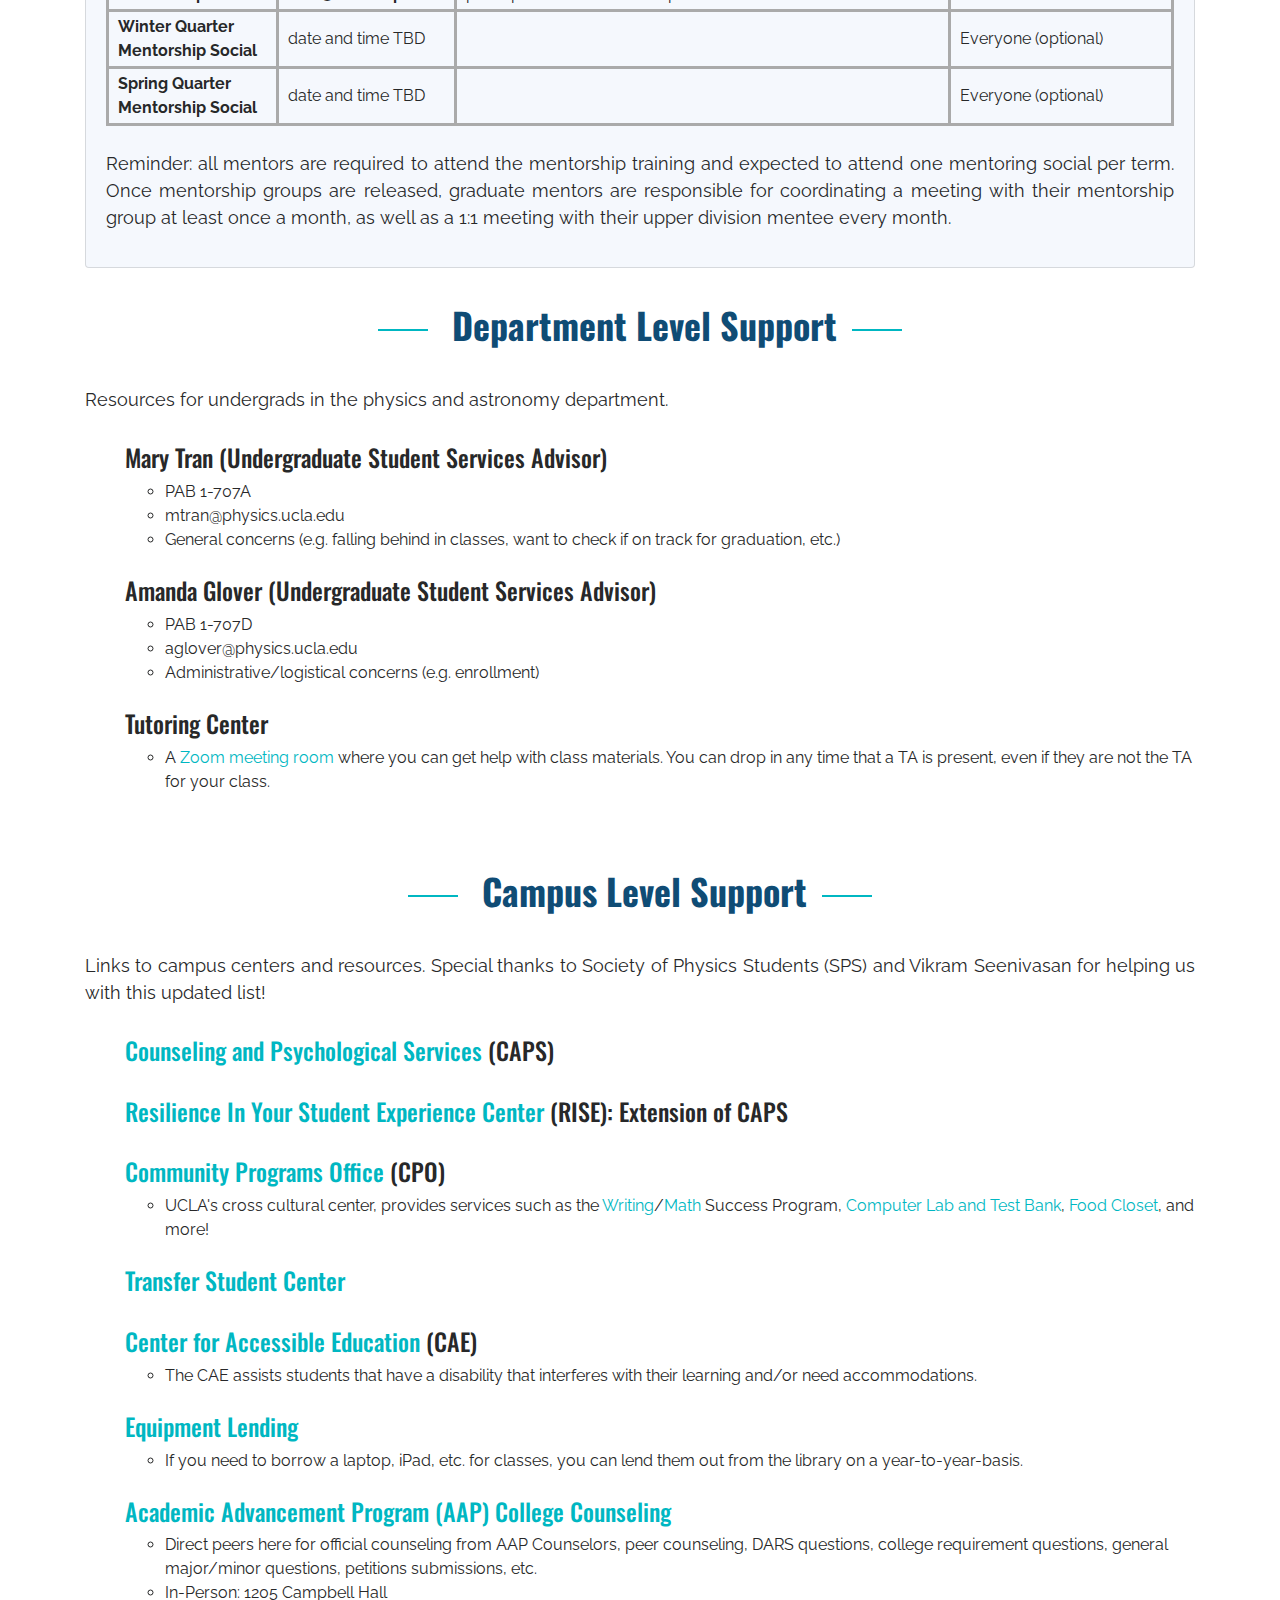
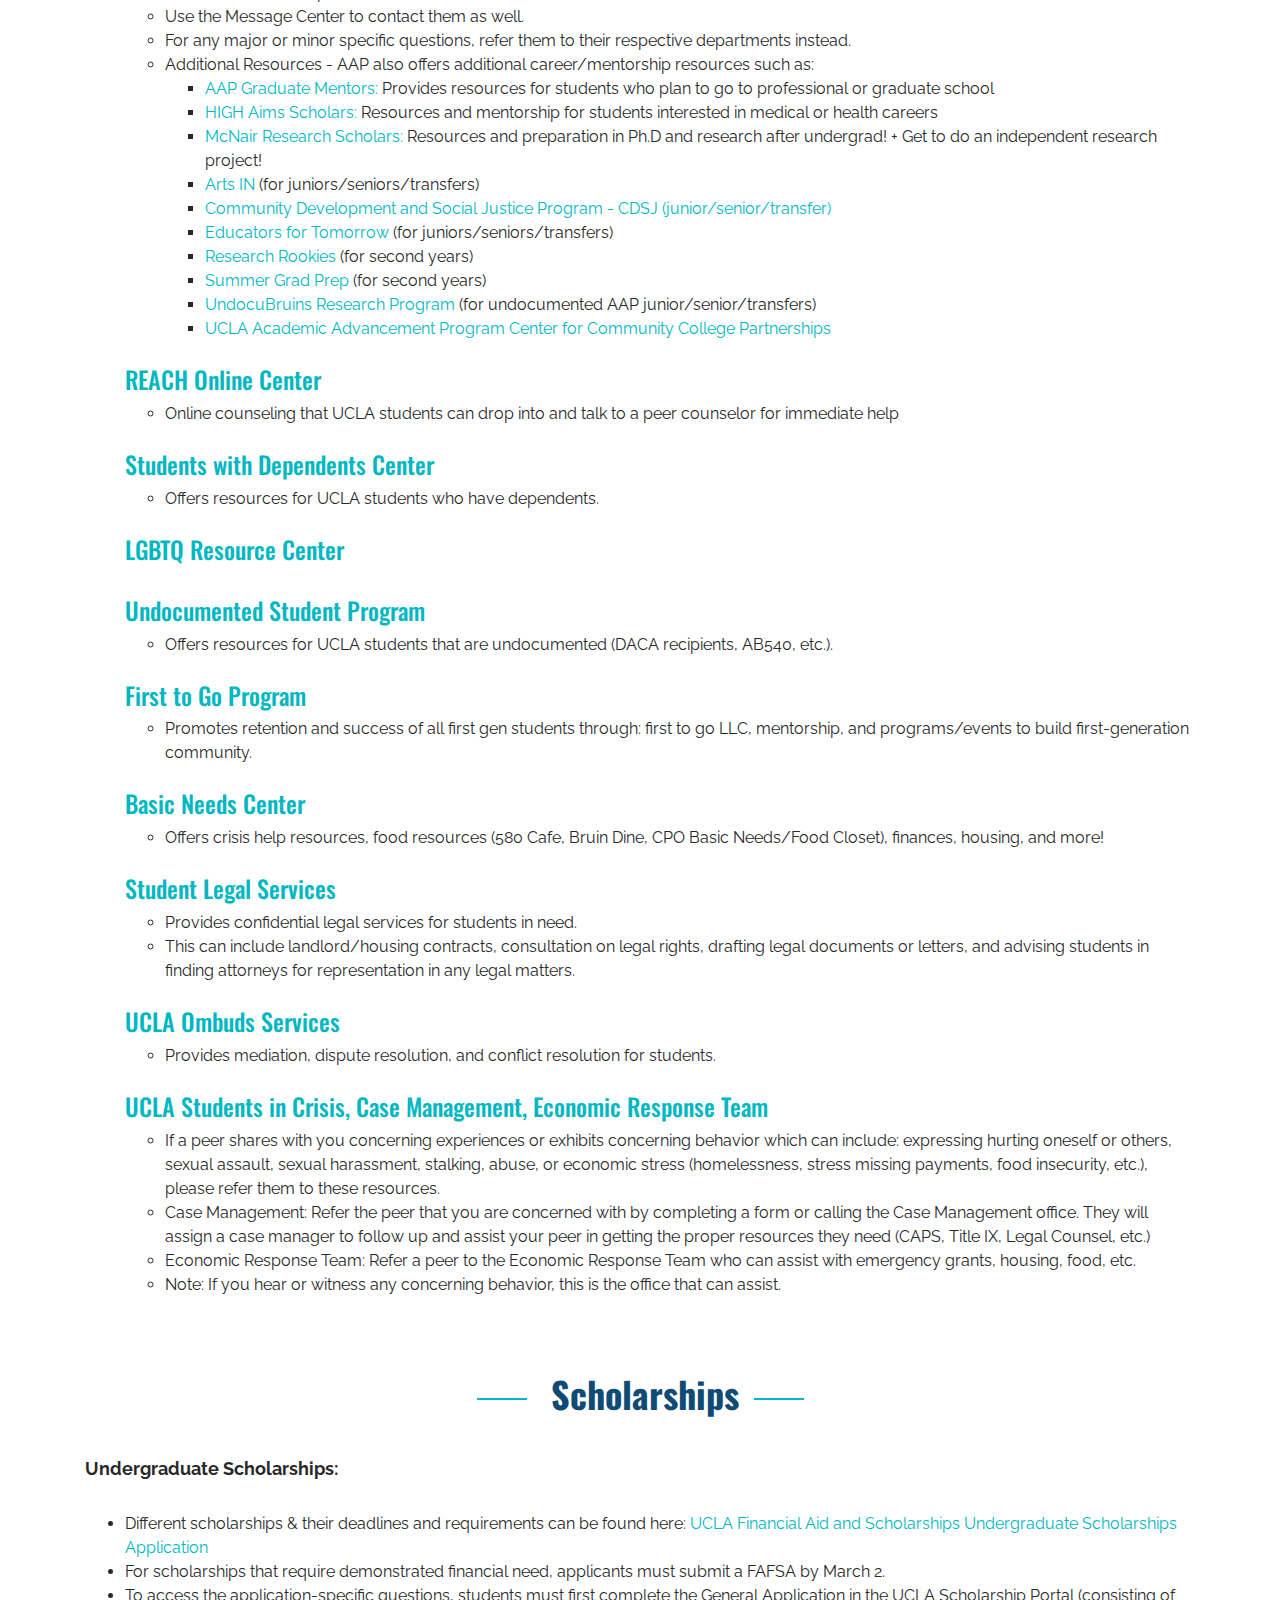
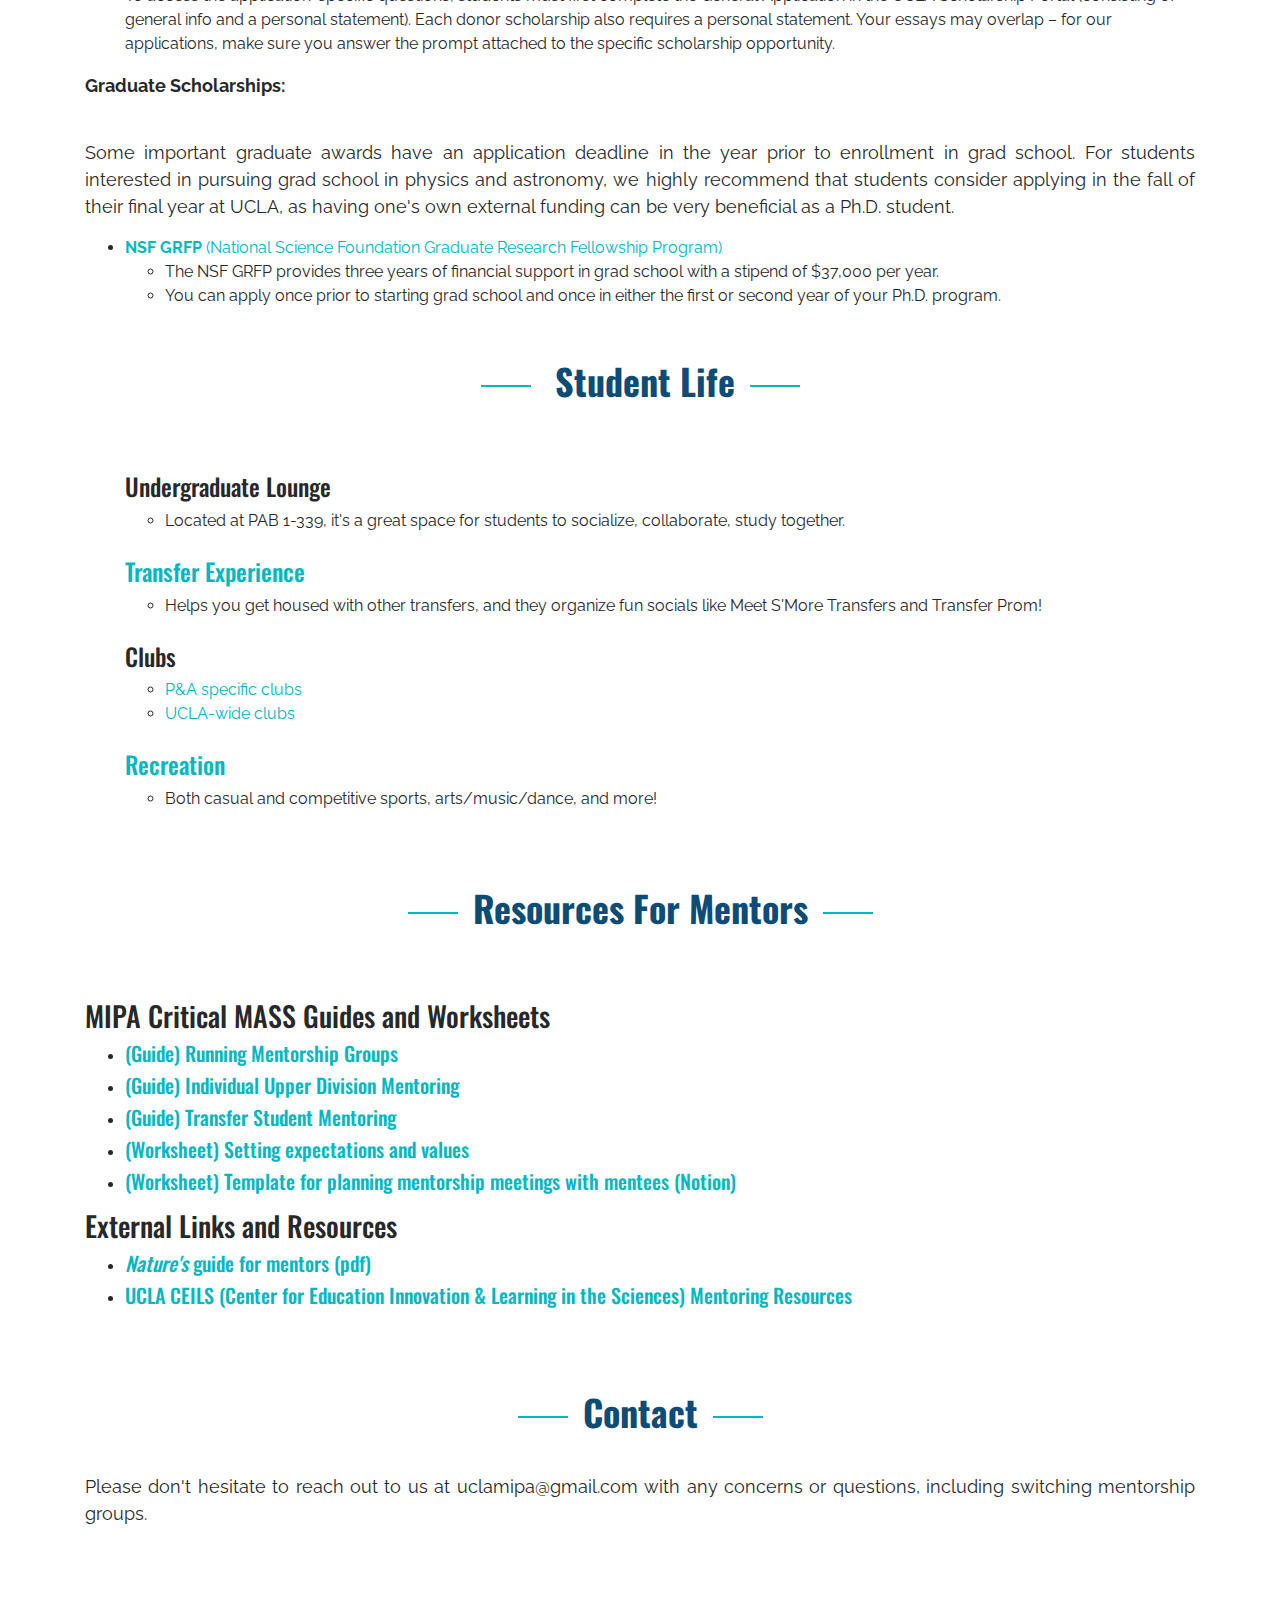
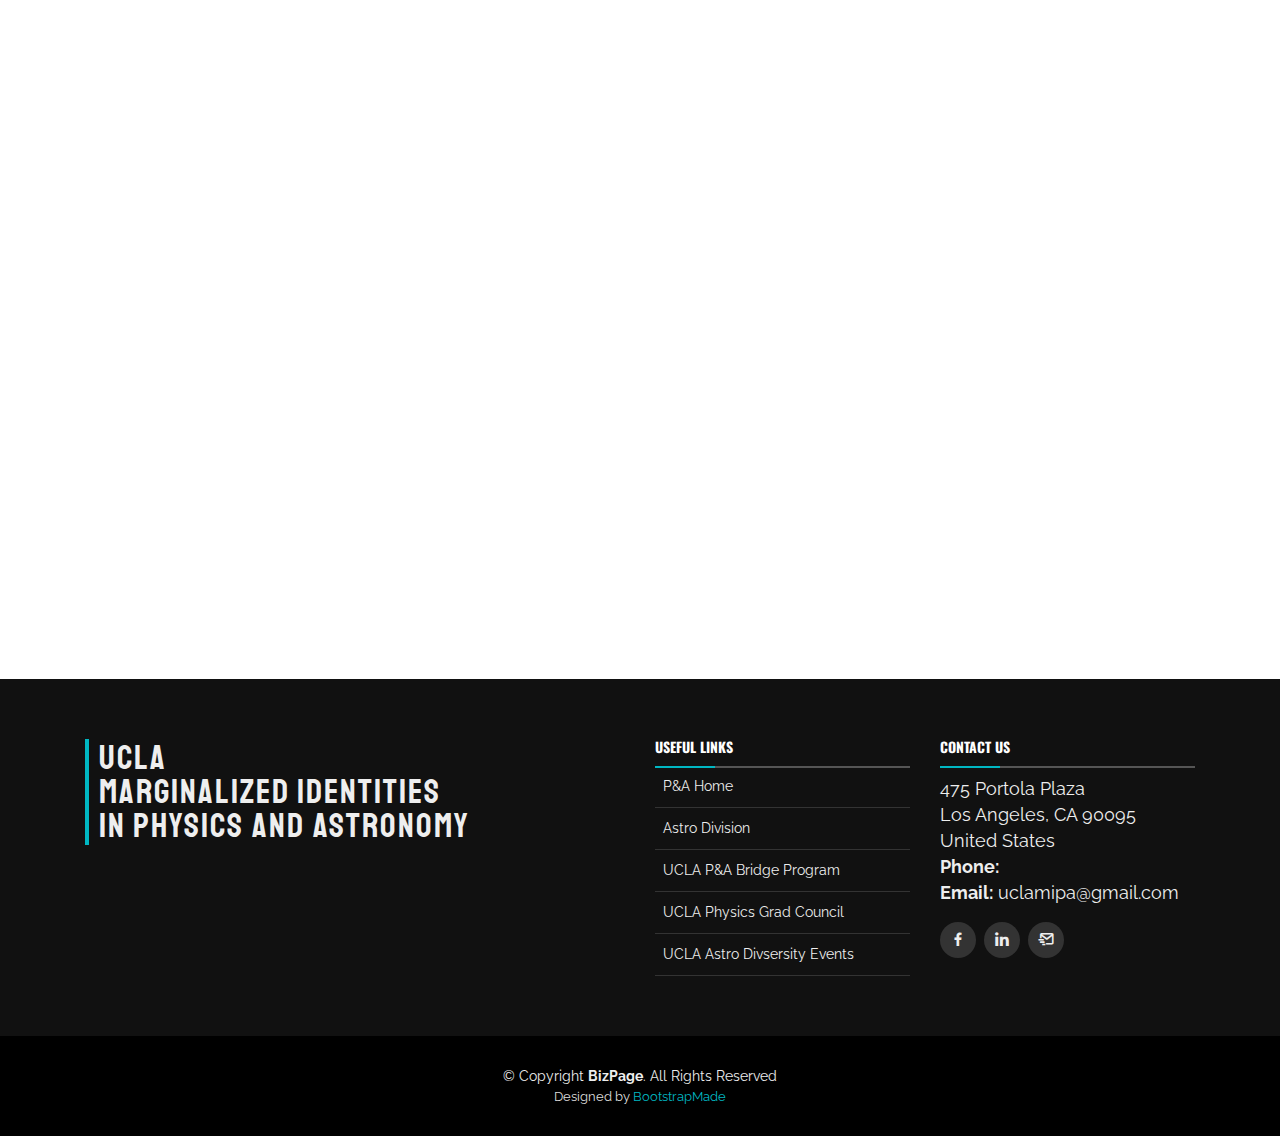
==== commit 7a538b38: "Added more resources to campus resources" ====
--- a/resources.html
+++ b/resources.html
@@ -203,7 +203,7 @@
         <div class ="container" >
             <div class = "section-title">
                 <h2> Campus Level Support</h2>
-                <p> Links to campus centers and resources. Special thanks to SPS for helping us with this updated list! 
+                <p> Links to campus centers and resources. Special thanks to Society of Physics Students (SPS) and Vikram Seenivasan for helping us with this updated list! 
                 </p>
             </div>
             <div class="campus-resources">
@@ -284,6 +284,48 @@
                     <h4><a href="https://usp.ucla.edu">Undocumented Student Program</a>  </h4>
                     <ul>
                         <li>Offers resources for UCLA students that are undocumented (DACA recipients, AB540, etc.).
+                        </li>
+                    </ul>
+                    <br>
+                    <h4><a href="https://firsttogo.ucla.edu/">First to Go Program</a>  </h4>
+                    <ul>
+                        <li>Promotes retention and success of all first gen students through: first to go LLC, mentorship, and programs/events to build first-generation community.
+                        </li>
+                    </ul>
+                    <br>
+                    <h4><a href="https://basicneeds.ucla.edu/">Basic Needs Center</a>  </h4>
+                    <ul>
+                        <li>Offers crisis help resources, food resources (580 Cafe, Bruin Dine, CPO Basic Needs/Food Closet), finances, housing, and more!
+                        </li>
+                    </ul>
+                    <br>
+                    <h4><a href="https://studentlegal.ucla.edu/">Student Legal Services</a>  </h4>
+                    <ul>
+                        <li>Provides confidential legal services for students in need.
+                        </li>
+                        <li>
+                            This can include landlord/housing contracts, consultation on legal rights, drafting legal documents or letters, and advising students in finding attorneys for representation in any legal matters.
+                        </li>
+                    </ul>
+                    <br>
+                    <h4><a href="https://www.ombuds.ucla.edu/">UCLA Ombuds Services</a>  </h4>
+                    <ul>
+                        <li>Provides mediation, dispute resolution, and conflict resolution for students.
+                        </li>
+                    </ul>
+                    <br>
+                    <h4><a href="https://studentincrisis.ucla.edu/">UCLA Students in Crisis, Case Management, Economic Response Team</a>  </h4>
+                    <ul>
+                        <li>If a peer shares with you concerning experiences or exhibits concerning behavior which can include: expressing hurting oneself or others, sexual assault, sexual harassment, stalking, abuse, or economic stress (homelessness, stress missing payments, food insecurity, etc.), please refer them to these resources.
+                        </li>
+                        <li>
+                            Case Management: Refer the peer that you are concerned with by completing a form or calling the Case Management office. They will assign a case manager to follow up and assist your peer in getting the proper resources they need (CAPS, Title IX, Legal Counsel, etc.)
+                        </li>
+                        <li>
+                            Economic Response Team: Refer a peer to the Economic Response Team who can assist with emergency grants, housing, food, etc. 
+                        </li>
+                        <li>
+                            Note: If you hear or witness any concerning behavior, this is the office that can assist.
                         </li>
                     </ul>
                     <br>
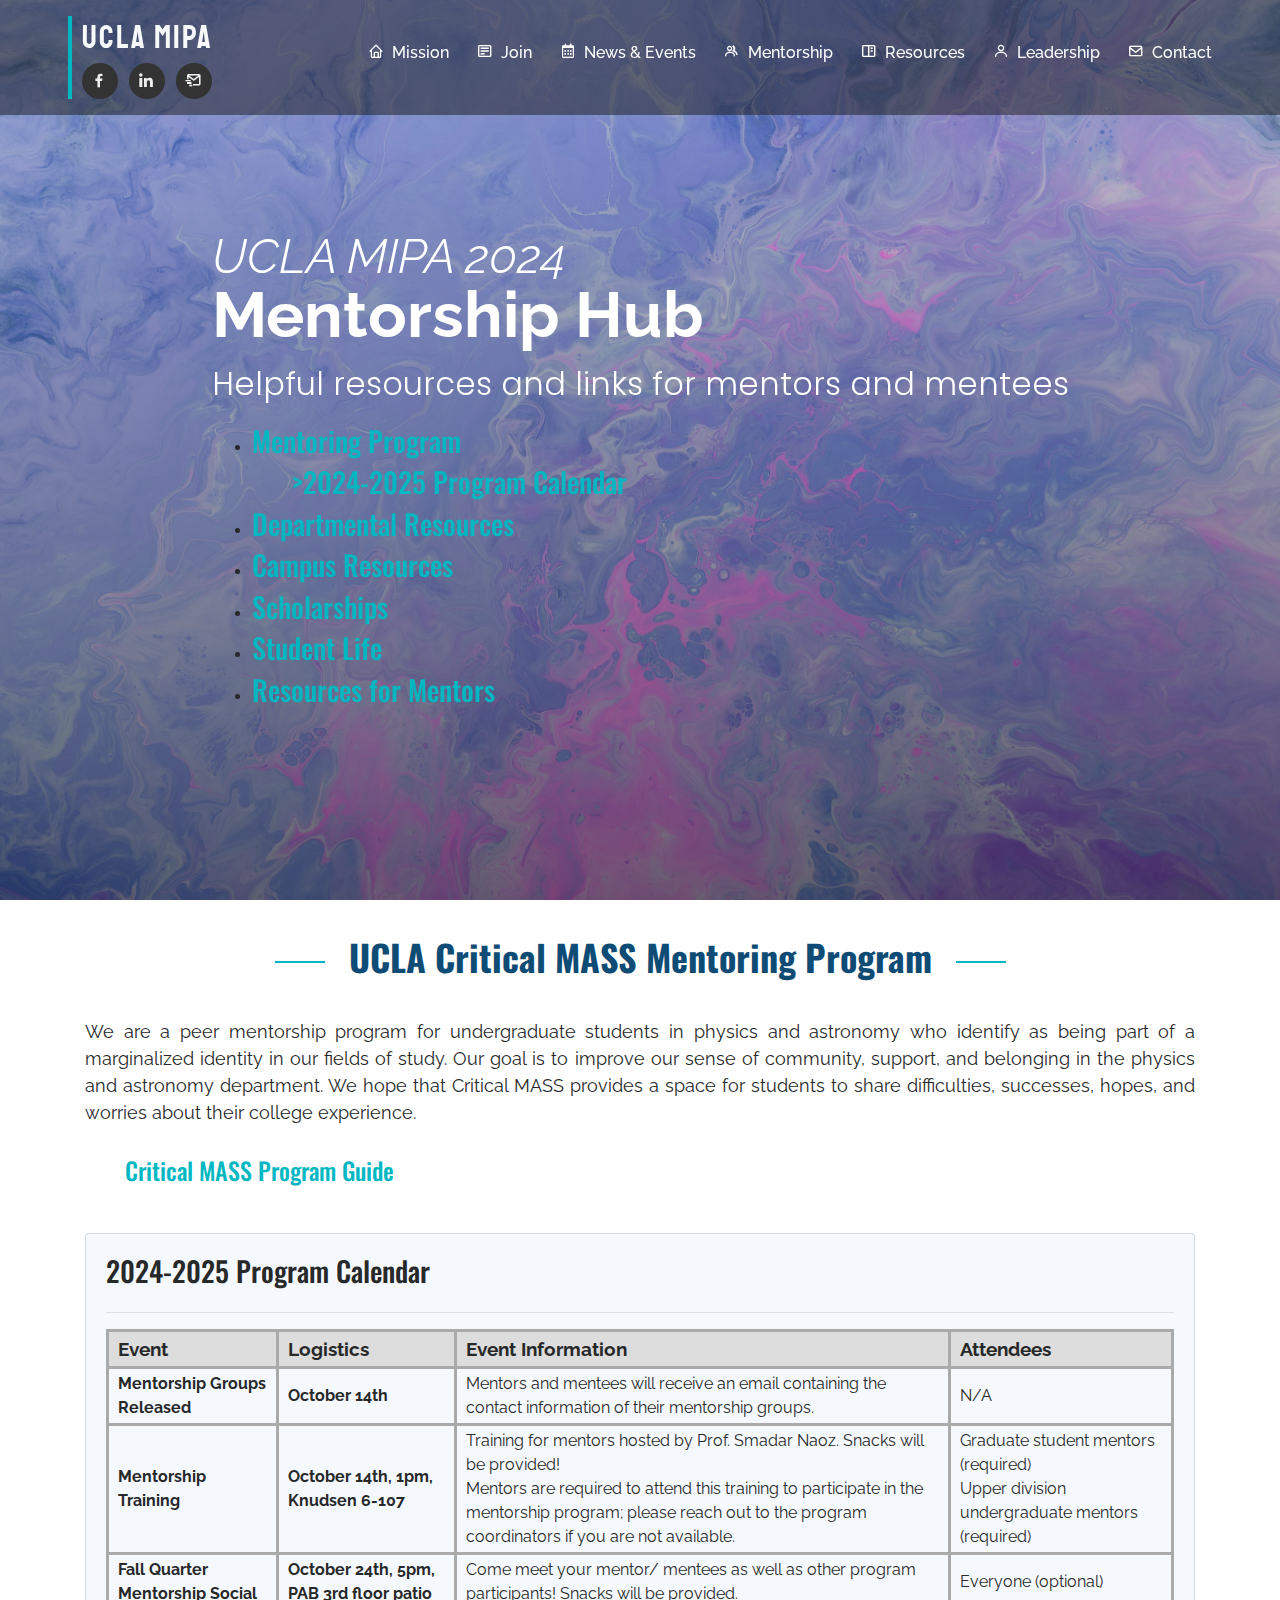
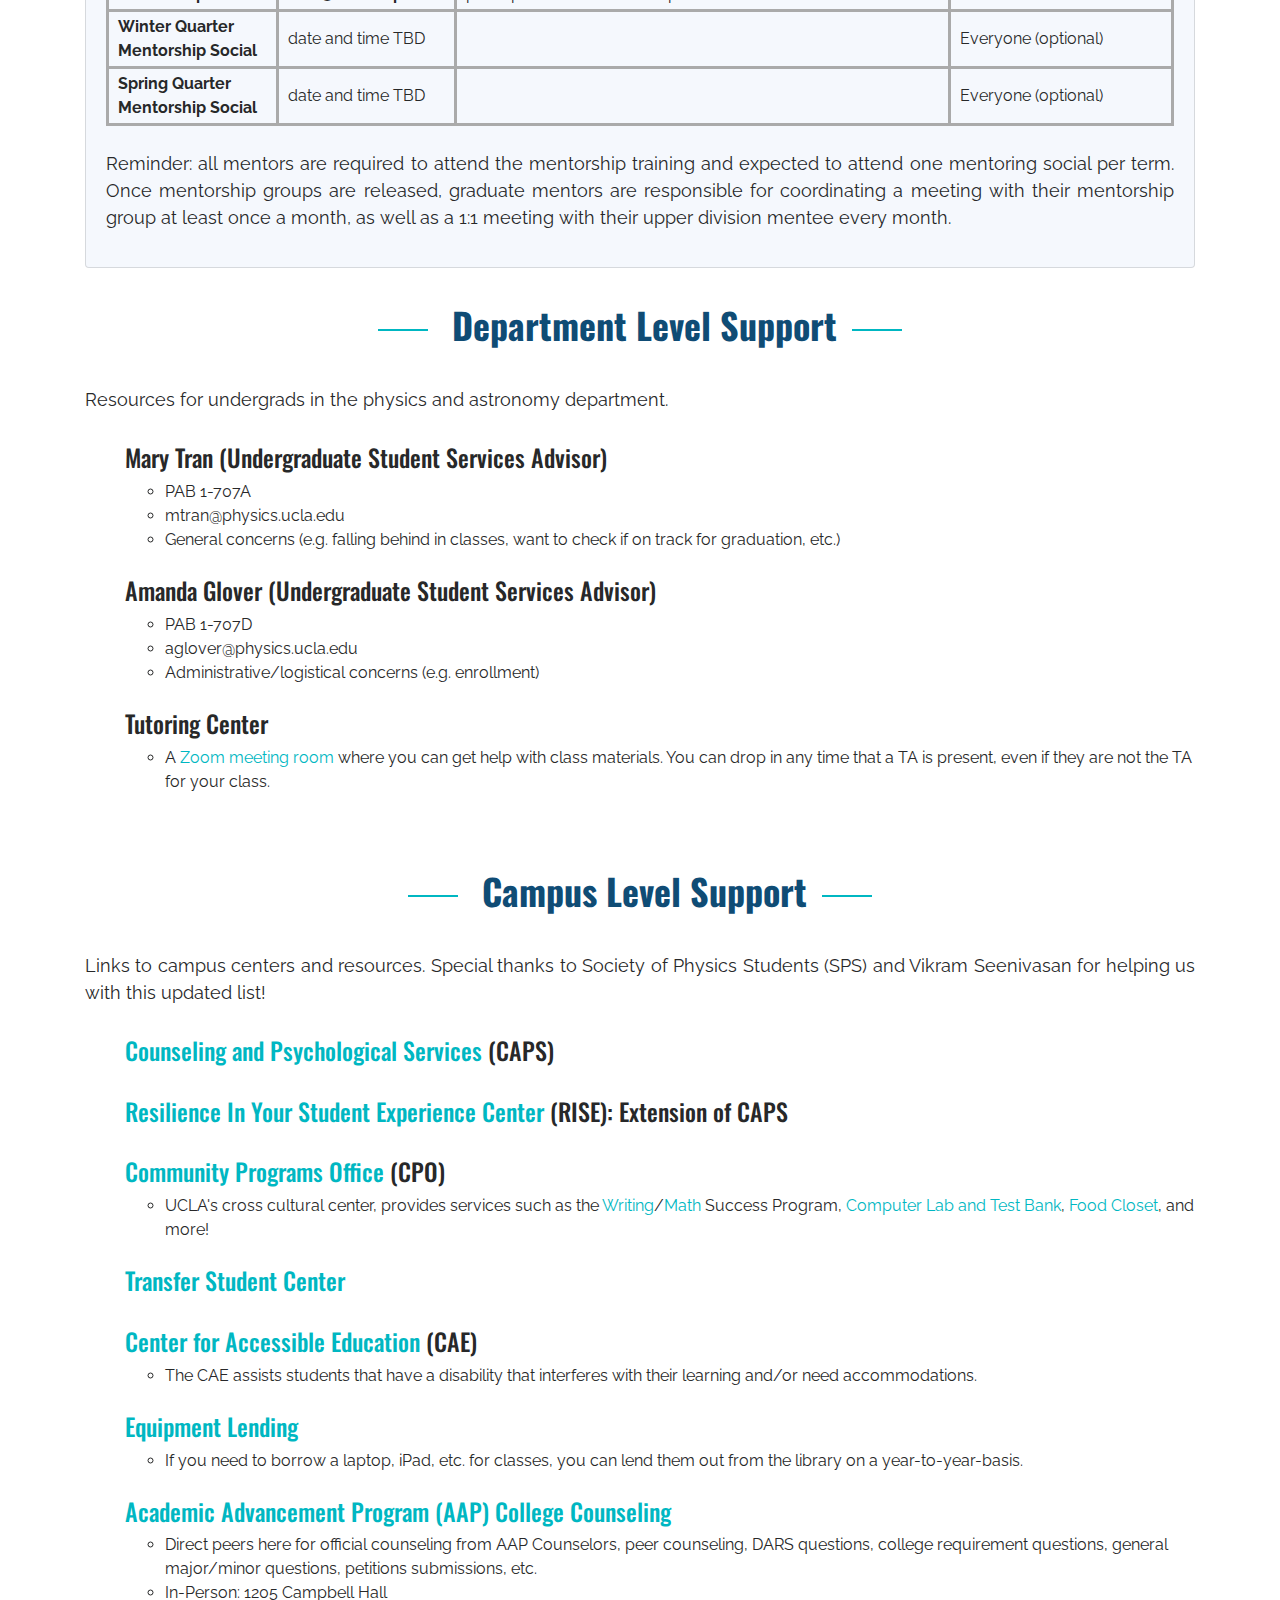
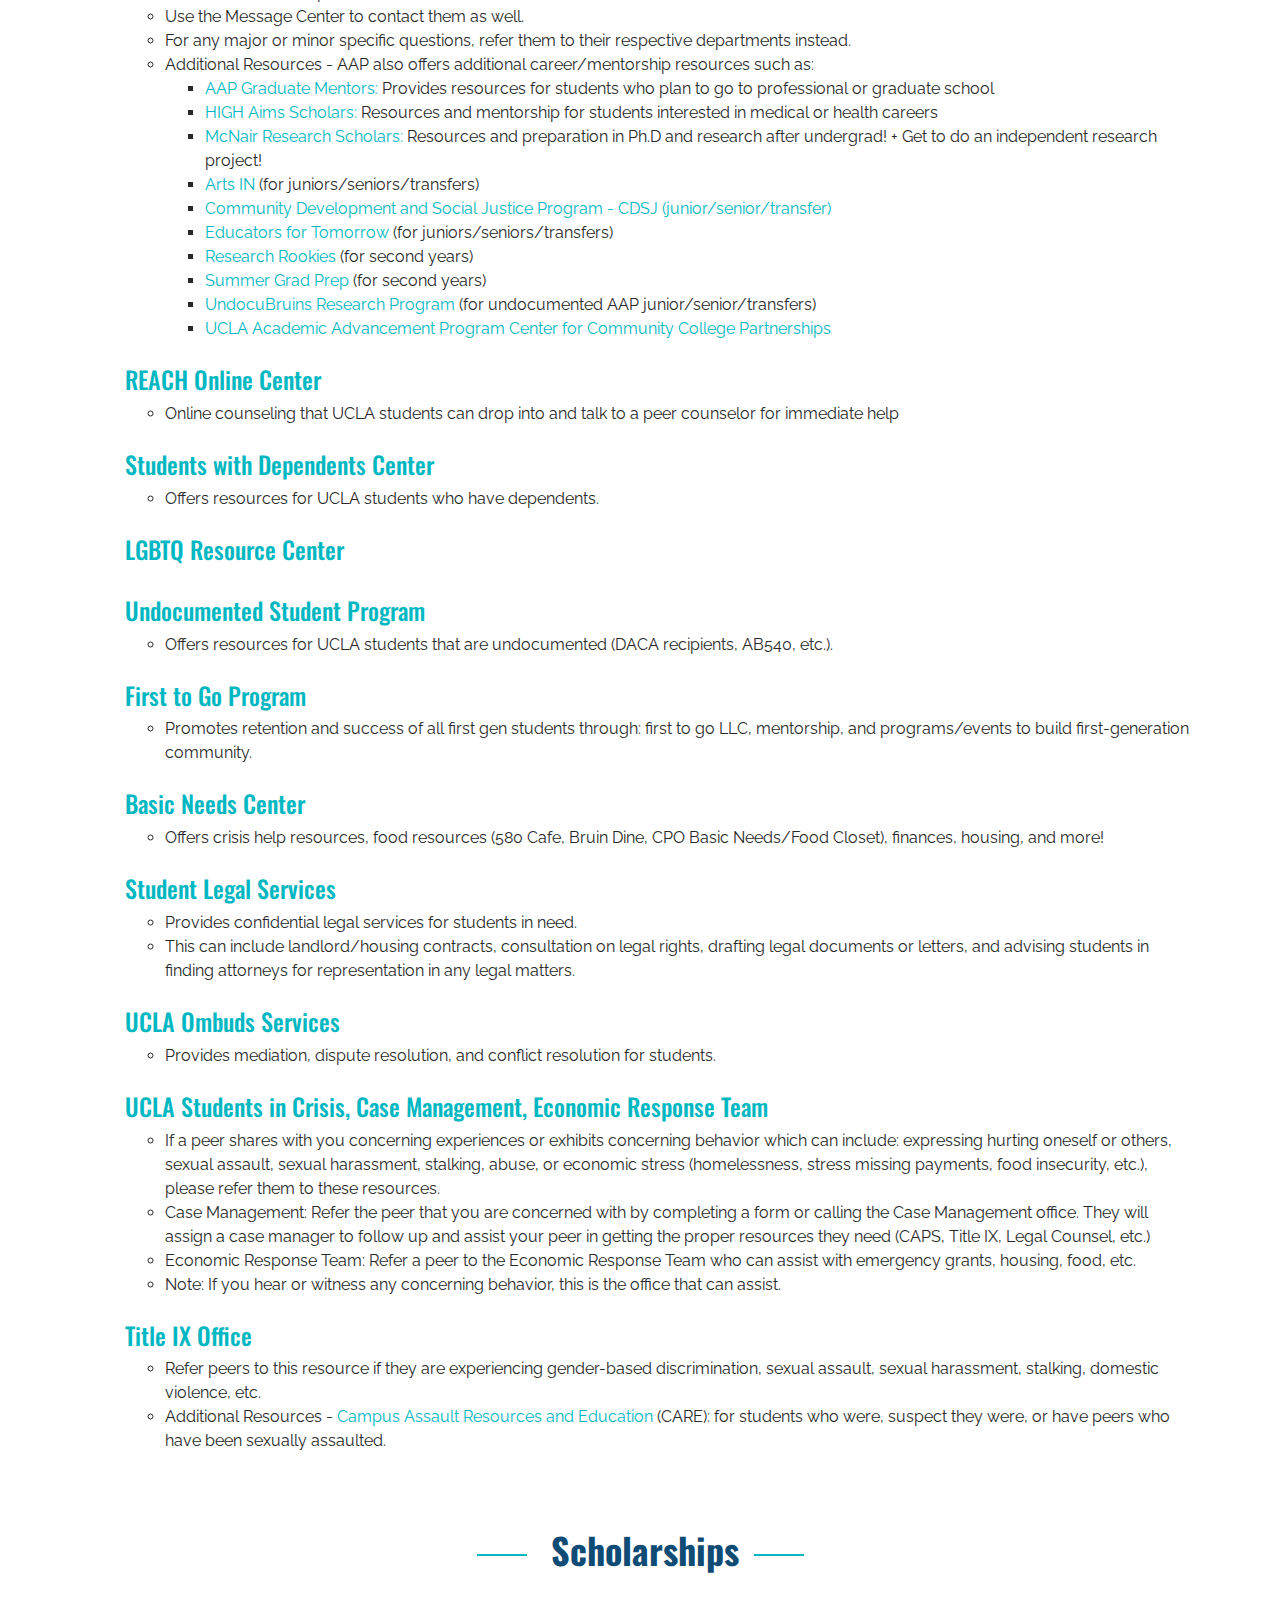
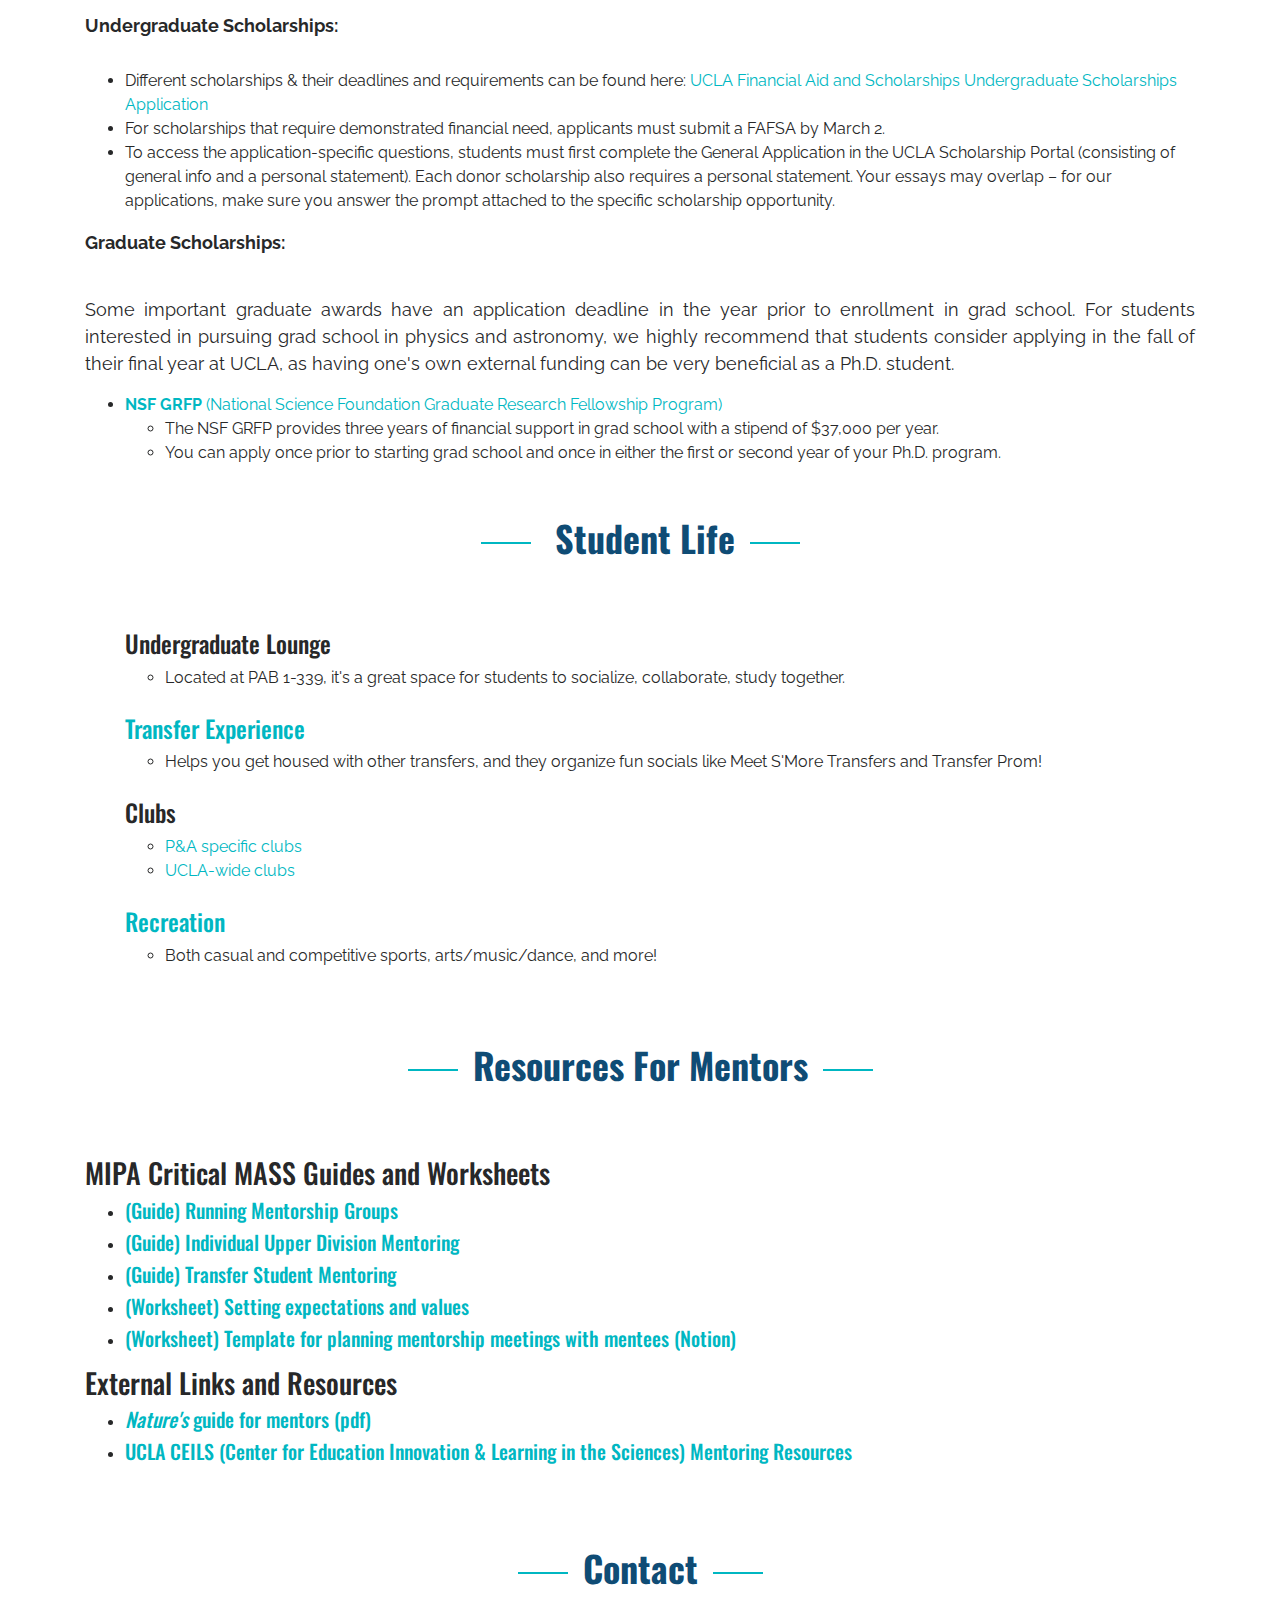
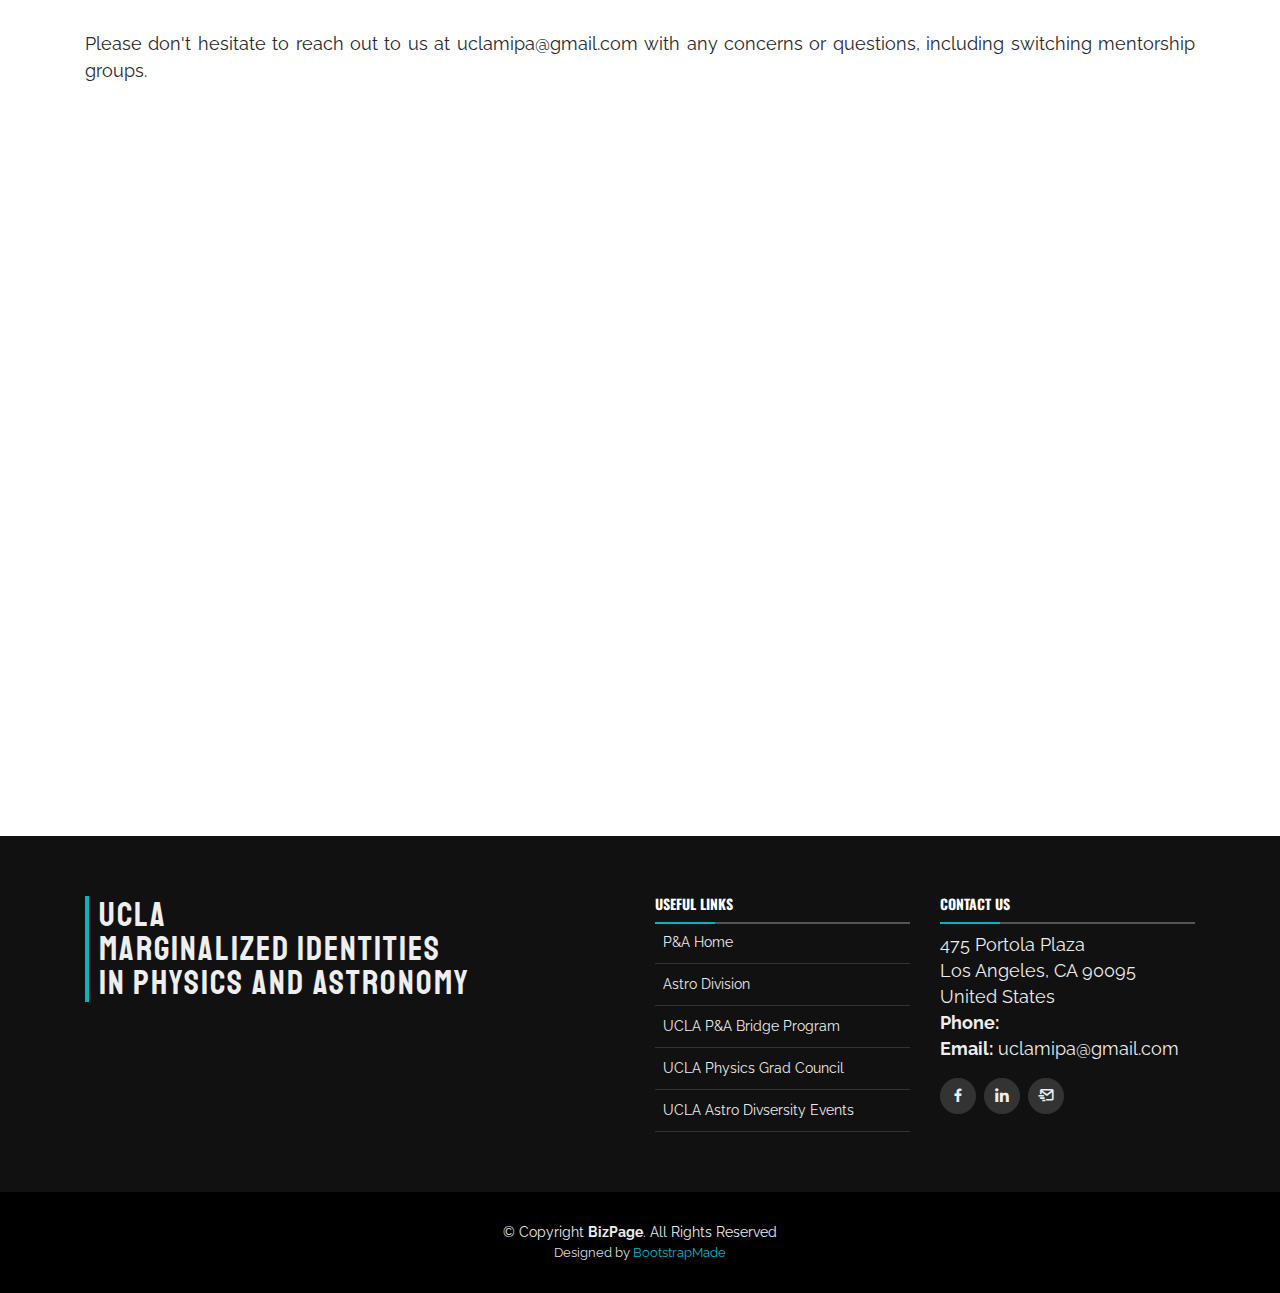
==== commit bff7449e: "added resources to the campus resources" ====
--- a/resources.html
+++ b/resources.html
@@ -329,6 +329,14 @@
                         </li>
                     </ul>
                     <br>
+                    <h4><a href="https://sexualharassment.ucla.edu/">Title IX Office</a>  </h4>
+                    <ul>
+                        <li>Refer peers to this resource if they are experiencing gender-based discrimination, sexual assault, sexual harassment, stalking, domestic violence, etc.
+                        </li>
+                        <li>Additional Resources - <a href = "https://careprogram.ucla.edu/">Campus Assault Resources and Education</a> (CARE): for students who were, suspect they were, or have peers who have been sexually assaulted.
+                        </li>
+                    </ul>
+                    <br>
                 </ul>
             </div>
         </div>
